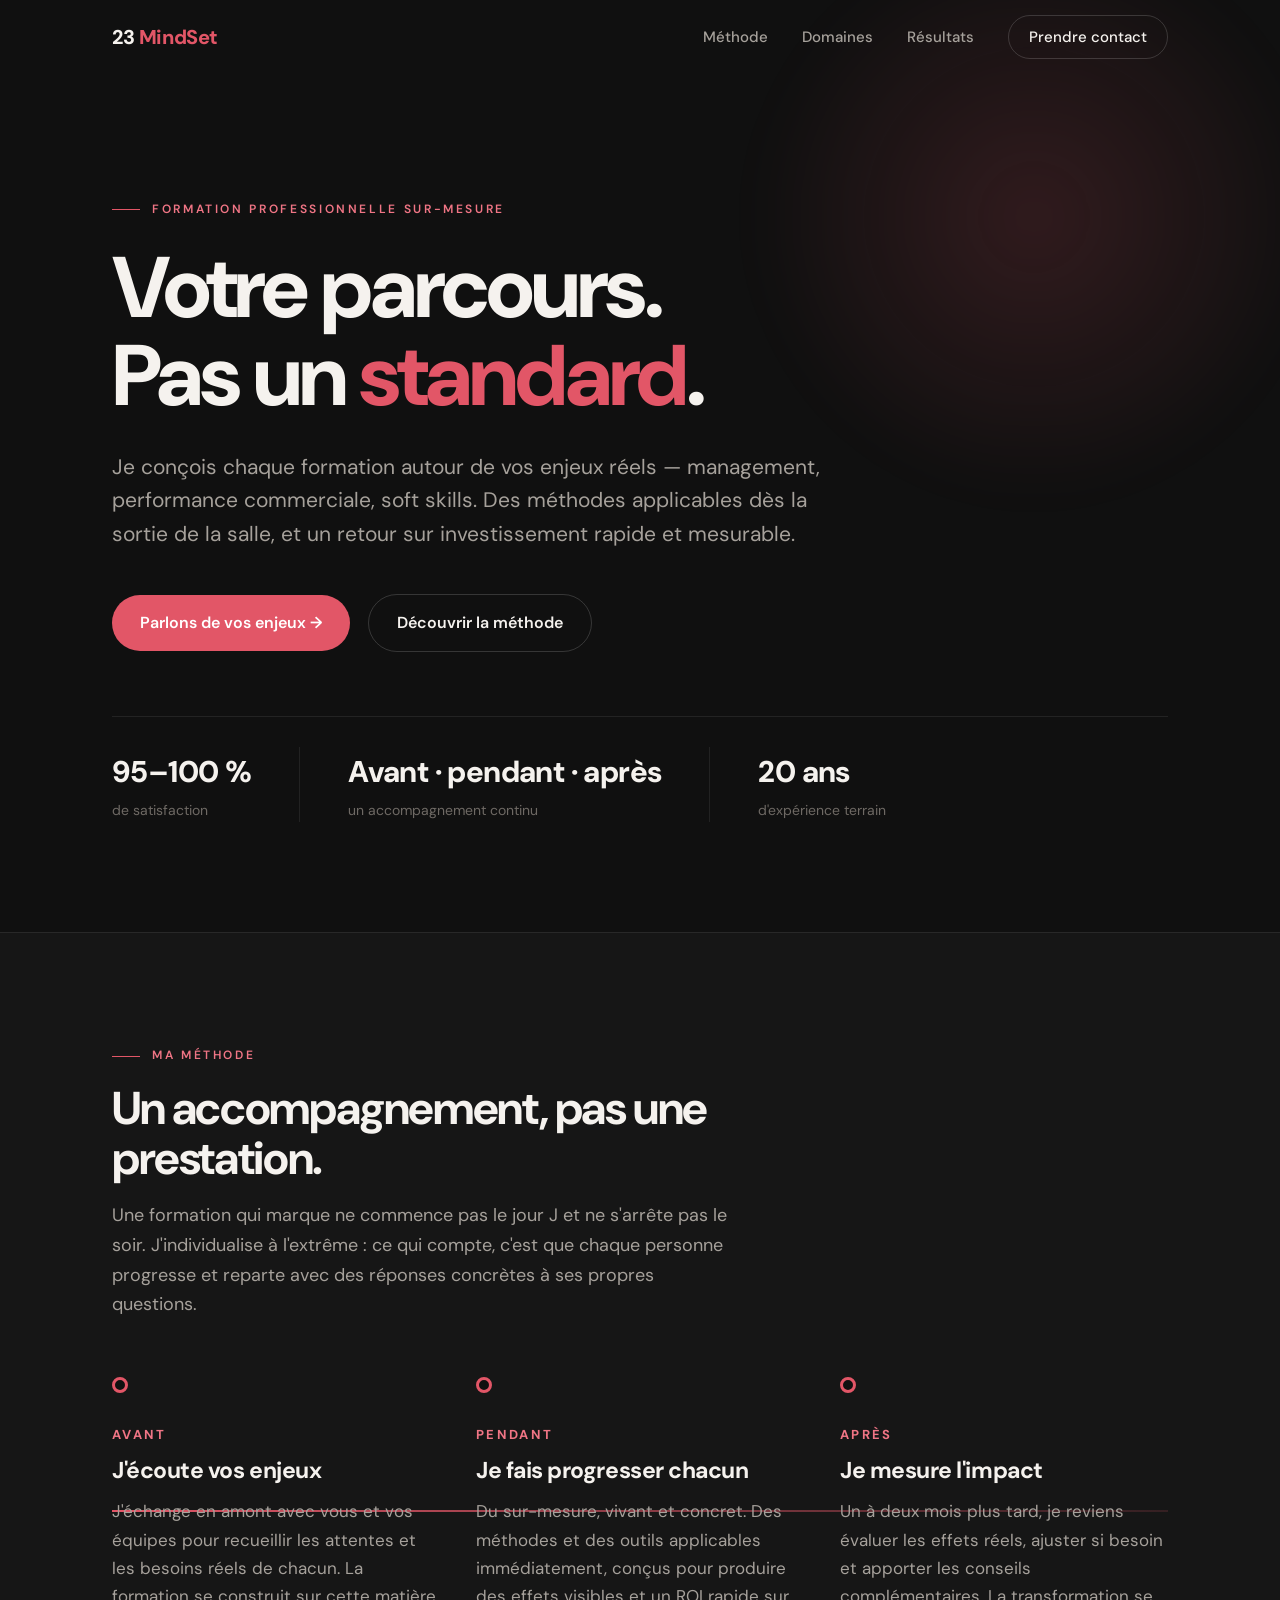
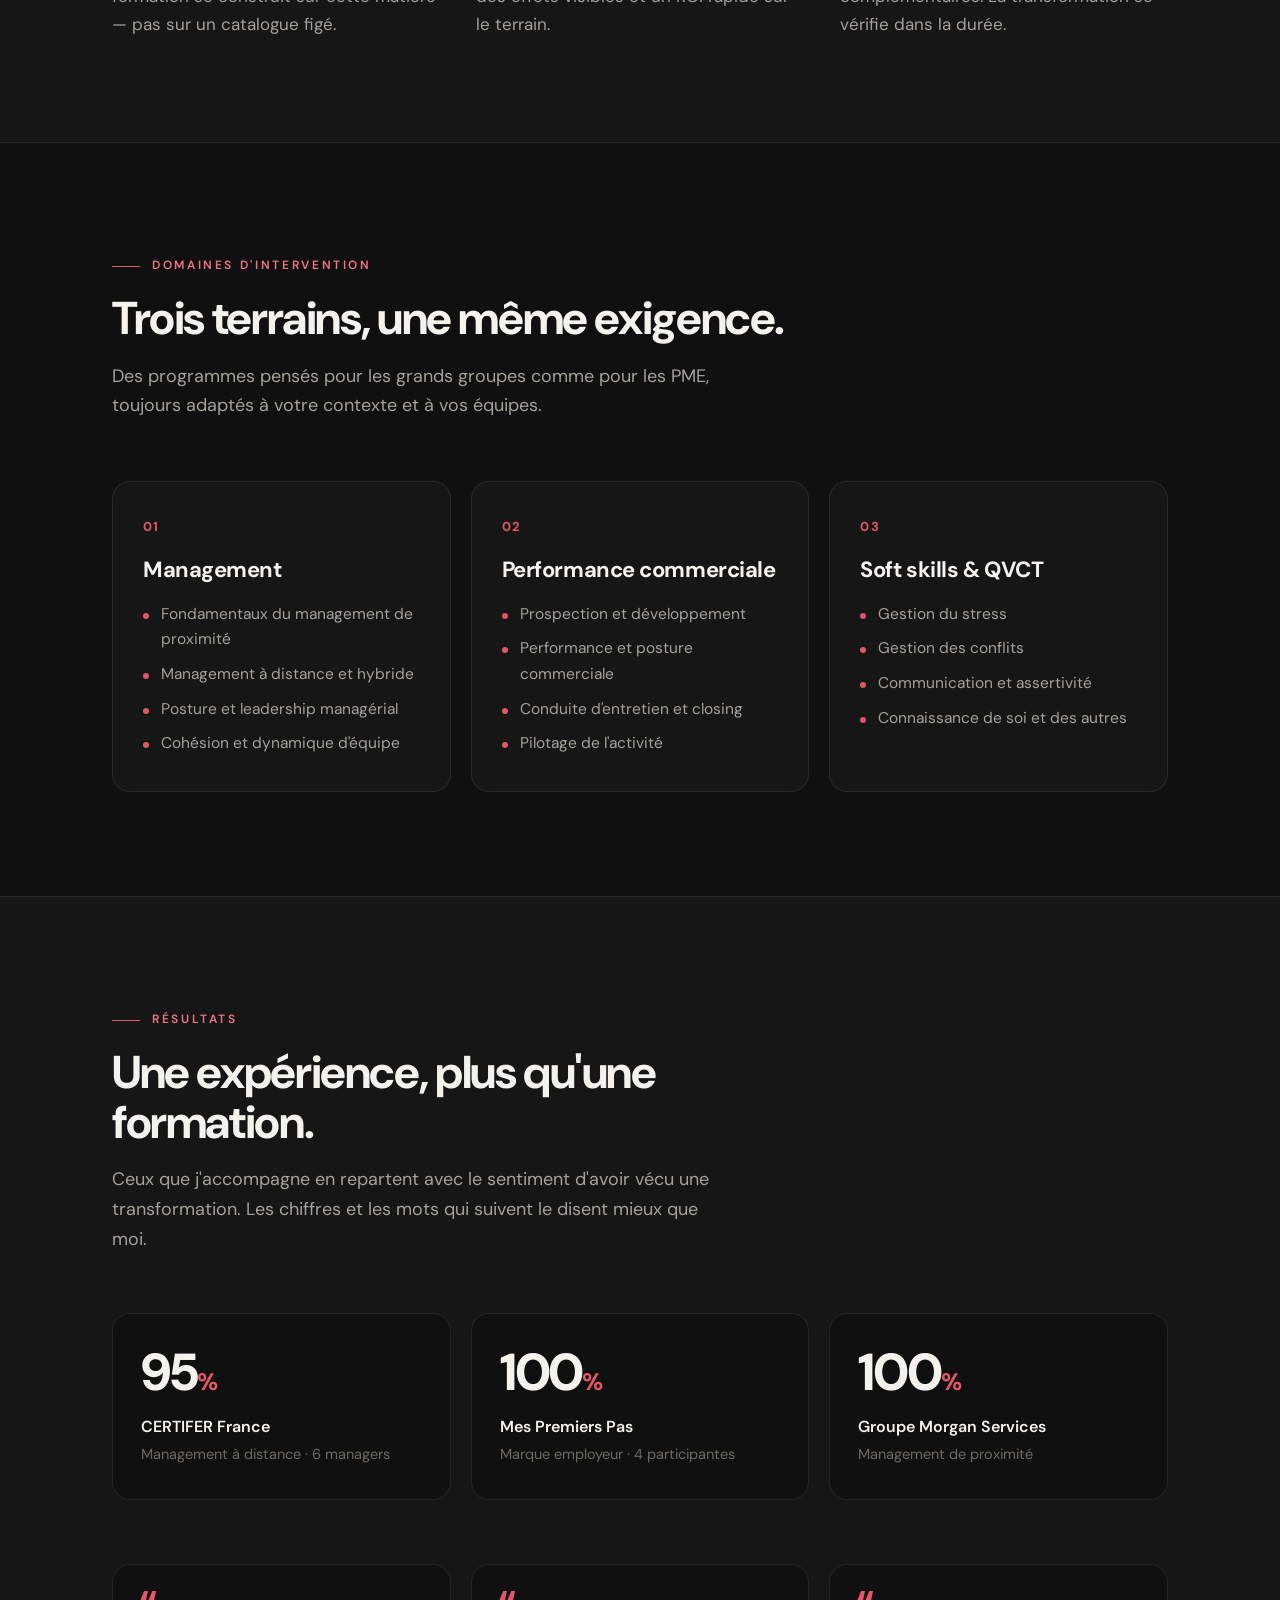
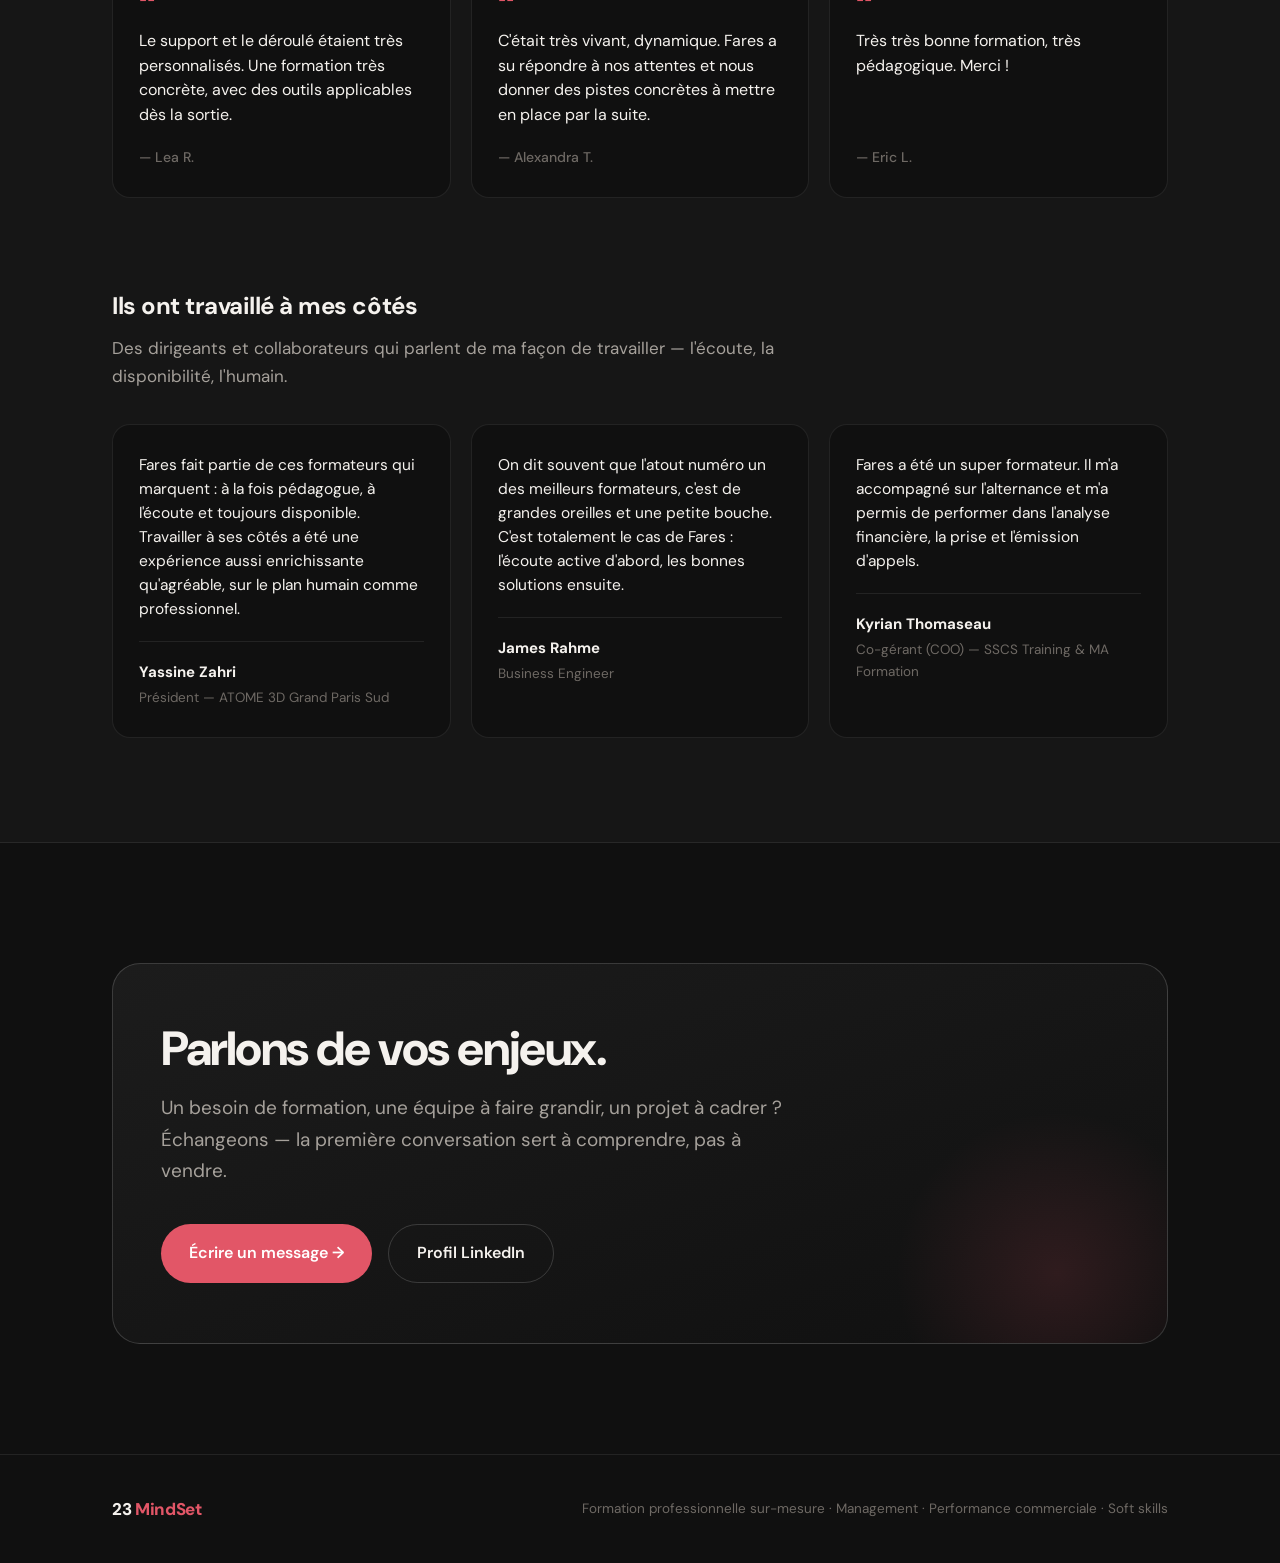
==== index.html @ 35f528d0 "Add files via upload" ====
<!DOCTYPE html>
<html lang="fr">
<head>
<meta charset="UTF-8">
<meta name="viewport" content="width=device-width, initial-scale=1.0">
<title>23 MindSet — Formation professionnelle sur-mesure</title>
<meta name="description" content="Formation professionnelle sur-mesure : management, performance commerciale, soft skills. Des méthodes applicables immédiatement, un accompagnement avant, pendant et après.">
<link rel="preconnect" href="https://fonts.googleapis.com">
<link rel="preconnect" href="https://fonts.gstatic.com" crossorigin>
<link href="https://fonts.googleapis.com/css2?family=DM+Sans:opsz,wght@9..40,400;9..40,500;9..40,600;9..40,700;9..40,800&display=swap" rel="stylesheet">
<style>
  :root{
    --bg:#101010;
    --surface:#161616;
    --surface-2:#1c1c1c;
    --line:rgba(255,255,255,0.08);
    --line-strong:rgba(255,255,255,0.16);
    --ink:#F5F2EE;
    --ink-soft:#A6A19B;
    --ink-mute:#6E6964;
    --accent:#E25667;
    --accent-soft:#F07585;
    --maxw:1120px;
  }

  *{box-sizing:border-box;margin:0;padding:0}
  html{scroll-behavior:smooth}
  body{
    background:var(--bg);
    color:var(--ink);
    font-family:'DM Sans',system-ui,sans-serif;
    font-size:17px;
    line-height:1.65;
    -webkit-font-smoothing:antialiased;
    overflow-x:hidden;
  }
  @media (prefers-reduced-motion:reduce){
    html{scroll-behavior:auto}
    *{animation:none!important;transition:none!important}
  }

  a{color:inherit;text-decoration:none}
  .wrap{max-width:var(--maxw);margin:0 auto;padding:0 32px}
  .eyebrow{
    font-size:12px;font-weight:600;letter-spacing:.22em;text-transform:uppercase;
    color:var(--accent-soft);display:inline-flex;align-items:center;gap:12px;
  }
  .eyebrow::before{content:"";width:28px;height:1px;background:var(--accent)}

  /* ---------- NAV ---------- */
  header{
    position:fixed;top:0;left:0;right:0;z-index:50;
    background:rgba(16,16,16,0);backdrop-filter:blur(0px);
    transition:background .4s ease,backdrop-filter .4s ease,border-color .4s ease;
    border-bottom:1px solid transparent;
  }
  header.scrolled{
    background:rgba(16,16,16,0.82);backdrop-filter:blur(14px);
    border-bottom:1px solid var(--line);
  }
  .nav{display:flex;align-items:center;justify-content:space-between;height:74px}
  .logo{font-weight:800;font-size:20px;letter-spacing:-.02em}
  .logo span{color:var(--accent)}
  .nav-links{display:flex;gap:34px;align-items:center}
  .nav-links a{font-size:15px;color:var(--ink-soft);font-weight:500;transition:color .2s}
  .nav-links a:hover{color:var(--ink)}
  .nav-cta{
    border:1px solid var(--line-strong);border-radius:100px;padding:9px 20px!important;
    color:var(--ink)!important;transition:border-color .2s,background .2s;
  }
  .nav-cta:hover{border-color:var(--accent);background:rgba(226,86,103,0.08)}
  .burger{display:none;background:none;border:0;color:var(--ink);cursor:pointer;padding:8px}
  .burger svg{display:block}

  /* ---------- HERO ---------- */
  .hero{position:relative;padding:190px 0 110px}
  .hero-glow{
    position:absolute;top:-10%;right:-5%;width:620px;height:620px;
    background:radial-gradient(circle,rgba(226,86,103,0.16),transparent 65%);
    filter:blur(20px);pointer-events:none;z-index:0;
  }
  .hero .wrap{position:relative;z-index:1}
  .hero h1{
    font-size:clamp(44px,7vw,86px);line-height:1.02;font-weight:800;
    letter-spacing:-.035em;margin:26px 0 0;max-width:14ch;
  }
  .hero h1 .em{color:var(--accent)}
  .hero p.lead{
    margin-top:30px;max-width:54ch;font-size:clamp(18px,2.2vw,21px);
    color:var(--ink-soft);line-height:1.6;
  }
  .hero-actions{margin-top:42px;display:flex;gap:18px;align-items:center;flex-wrap:wrap}
  .btn{
    display:inline-flex;align-items:center;gap:10px;font-weight:600;font-size:16px;
    border-radius:100px;padding:15px 28px;transition:transform .2s,background .2s,border-color .2s;
  }
  .btn-primary{background:var(--accent);color:#fff}
  .btn-primary:hover{background:var(--accent-soft);transform:translateY(-2px)}
  .btn-ghost{border:1px solid var(--line-strong);color:var(--ink)}
  .btn-ghost:hover{border-color:var(--ink-soft)}
  .hero-stats{
    margin-top:64px;display:flex;gap:0;flex-wrap:wrap;
    border-top:1px solid var(--line);padding-top:30px;
  }
  .hero-stat{padding-right:48px;margin-right:48px;border-right:1px solid var(--line)}
  .hero-stat:last-child{border-right:0;margin-right:0;padding-right:0}
  .hero-stat .n{font-size:30px;font-weight:800;letter-spacing:-.02em}
  .hero-stat .l{font-size:14px;color:var(--ink-mute);margin-top:2px}

  /* ---------- SECTION SHELL ---------- */
  section{position:relative}
  .block{padding:104px 0}
  .block-head{max-width:62ch}
  .block-head h2{
    font-size:clamp(30px,4.4vw,46px);font-weight:700;letter-spacing:-.03em;
    line-height:1.08;margin-top:18px;
  }
  .block-head p{margin-top:18px;color:var(--ink-soft);font-size:18px;max-width:52ch}

  /* ---------- METHODE (signature : fil rouge) ---------- */
  .method{background:var(--surface);border-top:1px solid var(--line);border-bottom:1px solid var(--line)}
  .timeline{margin-top:64px;position:relative}
  .timeline::before{
    content:"";position:absolute;left:0;top:14px;height:calc(100% - 28px);width:2px;
    background:linear-gradient(180deg,var(--accent),rgba(226,86,103,0.15));
  }
  .steps{display:grid;gap:30px}
  .step{position:relative;padding-left:42px}
  .step .dot{
    position:absolute;left:-7px;top:6px;width:16px;height:16px;border-radius:50%;
    background:var(--bg);border:3px solid var(--accent);
  }
  .step .k{font-size:13px;font-weight:700;letter-spacing:.18em;text-transform:uppercase;color:var(--accent-soft)}
  .step h3{font-size:23px;font-weight:700;letter-spacing:-.02em;margin:6px 0 8px}
  .step p{color:var(--ink-soft);max-width:62ch}
  @media(min-width:860px){
    .timeline::before{left:0;top:50%;transform:translateY(-50%);height:2px;width:100%;
      background:linear-gradient(90deg,var(--accent),rgba(226,86,103,0.15));}
    .steps{grid-template-columns:repeat(3,1fr);gap:36px}
    .step{padding-left:0;padding-top:40px}
    .step .dot{left:0;top:-7px}
  }

  /* ---------- DOMAINES ---------- */
  .domains-grid{margin-top:60px;display:grid;gap:20px;grid-template-columns:1fr}
  @media(min-width:760px){.domains-grid{grid-template-columns:repeat(3,1fr)}}
  .domain{
    background:var(--surface);border:1px solid var(--line);border-radius:18px;padding:34px 30px;
    transition:border-color .25s,transform .25s,background .25s;
  }
  .domain:hover{border-color:var(--line-strong);transform:translateY(-4px);background:var(--surface-2)}
  .domain .num{font-size:13px;font-weight:700;color:var(--accent);letter-spacing:.1em}
  .domain h3{font-size:22px;font-weight:700;letter-spacing:-.02em;margin:14px 0 14px}
  .domain ul{list-style:none;display:flex;flex-direction:column;gap:9px}
  .domain li{color:var(--ink-soft);font-size:15.5px;padding-left:18px;position:relative}
  .domain li::before{content:"";position:absolute;left:0;top:11px;width:6px;height:6px;border-radius:50%;background:var(--accent)}

  /* ---------- PREUVES ---------- */
  .proof{background:var(--surface);border-top:1px solid var(--line);border-bottom:1px solid var(--line)}
  .metrics{margin-top:58px;display:grid;gap:20px;grid-template-columns:1fr}
  @media(min-width:760px){.metrics{grid-template-columns:repeat(3,1fr)}}
  .metric{border:1px solid var(--line);border-radius:18px;padding:32px 28px;background:var(--bg)}
  .metric .pct{font-size:52px;font-weight:800;letter-spacing:-.04em;line-height:1;color:var(--ink)}
  .metric .pct small{font-size:24px;color:var(--accent);font-weight:700}
  .metric .who{margin-top:16px;font-weight:600;font-size:16px}
  .metric .what{color:var(--ink-mute);font-size:14.5px;margin-top:3px}

  .quotes{margin-top:64px;display:grid;gap:20px;grid-template-columns:1fr}
  @media(min-width:760px){.quotes{grid-template-columns:repeat(3,1fr)}}
  .quote{border:1px solid var(--line);border-radius:18px;padding:28px 26px;background:var(--bg);display:flex;flex-direction:column}
  .quote .mark{color:var(--accent);font-size:40px;line-height:.6;font-weight:800;height:22px}
  .quote p{color:var(--ink);font-size:16px;line-height:1.55;margin:14px 0 18px;flex:1}
  .quote .by{font-size:14px;color:var(--ink-mute);font-weight:500}

  .reco-head{margin-top:88px}
  .reco-head h3{font-size:24px;font-weight:700;letter-spacing:-.02em}
  .reco-head p{color:var(--ink-soft);margin-top:8px;max-width:56ch}
  .recos{margin-top:34px;display:grid;gap:20px;grid-template-columns:1fr}
  @media(min-width:760px){.recos{grid-template-columns:repeat(3,1fr)}}
  .reco{border:1px solid var(--line);border-radius:18px;padding:28px 26px;background:var(--bg)}
  .reco p{color:var(--ink);font-size:15.5px;line-height:1.55}
  .reco .who{margin-top:20px;padding-top:18px;border-top:1px solid var(--line)}
  .reco .who .name{font-weight:700;font-size:15px}
  .reco .who .role{color:var(--ink-mute);font-size:13.5px;margin-top:2px}

  /* ---------- CONTACT ---------- */
  .contact{padding:120px 0 110px}
  .contact-card{
    border:1px solid var(--line-strong);border-radius:28px;padding:60px 48px;
    background:linear-gradient(160deg,var(--surface-2),var(--bg));position:relative;overflow:hidden;
  }
  .contact-card::after{
    content:"";position:absolute;right:-80px;bottom:-120px;width:380px;height:380px;
    background:radial-gradient(circle,rgba(226,86,103,0.14),transparent 60%);pointer-events:none;
  }
  .contact-card h2{font-size:clamp(30px,4.6vw,48px);font-weight:800;letter-spacing:-.03em;line-height:1.05;position:relative}
  .contact-card p{color:var(--ink-soft);font-size:19px;margin-top:18px;max-width:48ch;position:relative}
  .contact-actions{margin-top:38px;display:flex;gap:16px;flex-wrap:wrap;position:relative}

  /* ---------- FOOTER ---------- */
  footer{border-top:1px solid var(--line);padding:40px 0}
  .foot{display:flex;justify-content:space-between;align-items:center;flex-wrap:wrap;gap:16px}
  .foot .logo{font-size:17px}
  .foot small{color:var(--ink-mute);font-size:13.5px}

  /* ---------- REVEAL ---------- */
  .reveal{opacity:0;transform:translateY(24px);transition:opacity .7s ease,transform .7s ease}
  .reveal.in{opacity:1;transform:none}

  /* ---------- MOBILE NAV ---------- */
  @media(max-width:820px){
    .wrap{padding:0 22px}
    .nav-links{
      position:fixed;inset:74px 0 auto 0;background:rgba(16,16,16,0.97);backdrop-filter:blur(14px);
      flex-direction:column;gap:0;padding:8px 22px 22px;border-bottom:1px solid var(--line);
      transform:translateY(-130%);transition:transform .35s ease;align-items:stretch;
    }
    .nav-links.open{transform:none}
    .nav-links a{padding:16px 0;border-bottom:1px solid var(--line);font-size:17px}
    .nav-links a:last-child{border-bottom:0}
    .nav-cta{text-align:center;margin-top:12px;border-radius:100px}
    .burger{display:block}
    .hero-stat{padding-right:28px;margin-right:28px;margin-bottom:14px}
  }
</style>
</head>
<body>

<header id="head">
  <div class="wrap nav">
    <a href="#top" class="logo">23&nbsp;<span>MindSet</span></a>
    <nav class="nav-links" id="menu">
      <a href="#methode">Méthode</a>
      <a href="#domaines">Domaines</a>
      <a href="#preuves">Résultats</a>
      <a href="#contact" class="nav-cta">Prendre contact</a>
    </nav>
    <button class="burger" id="burger" aria-label="Ouvrir le menu">
      <svg width="26" height="26" viewBox="0 0 24 24" fill="none" stroke="currentColor" stroke-width="2"><line x1="3" y1="7" x2="21" y2="7"/><line x1="3" y1="12" x2="21" y2="12"/><line x1="3" y1="17" x2="21" y2="17"/></svg>
    </button>
  </div>
</header>

<main id="top">

  <!-- HERO -->
  <section class="hero">
    <div class="hero-glow"></div>
    <div class="wrap">
      <span class="eyebrow">Formation professionnelle sur-mesure</span>
      <h1>Votre parcours.<br>Pas un <span class="em">standard</span>.</h1>
      <p class="lead">Je conçois chaque formation autour de vos enjeux réels — management, performance commerciale, soft skills. Des méthodes applicables dès la sortie de la salle, et un retour sur investissement rapide et mesurable.</p>
      <div class="hero-actions">
        <a href="#contact" class="btn btn-primary">Parlons de vos enjeux →</a>
        <a href="#methode" class="btn btn-ghost">Découvrir la méthode</a>
      </div>
      <div class="hero-stats">
        <div class="hero-stat"><div class="n">95–100&nbsp;%</div><div class="l">de satisfaction</div></div>
        <div class="hero-stat"><div class="n">Avant · pendant · après</div><div class="l">un accompagnement continu</div></div>
        <div class="hero-stat"><div class="n">20 ans</div><div class="l">d'expérience terrain</div></div>
      </div>
    </div>
  </section>

  <!-- METHODE -->
  <section class="block method" id="methode">
    <div class="wrap">
      <div class="block-head reveal">
        <span class="eyebrow">Ma méthode</span>
        <h2>Un accompagnement, pas une prestation.</h2>
        <p>Une formation qui marque ne commence pas le jour J et ne s'arrête pas le soir. J'individualise à l'extrême : ce qui compte, c'est que chaque personne progresse et reparte avec des réponses concrètes à ses propres questions.</p>
      </div>
      <div class="timeline reveal">
        <div class="steps">
          <div class="step">
            <div class="dot"></div>
            <div class="k">Avant</div>
            <h3>J'écoute vos enjeux</h3>
            <p>J'échange en amont avec vous et vos équipes pour recueillir les attentes et les besoins réels de chacun. La formation se construit sur cette matière — pas sur un catalogue figé.</p>
          </div>
          <div class="step">
            <div class="dot"></div>
            <div class="k">Pendant</div>
            <h3>Je fais progresser chacun</h3>
            <p>Du sur-mesure, vivant et concret. Des méthodes et des outils applicables immédiatement, conçus pour produire des effets visibles et un ROI rapide sur le terrain.</p>
          </div>
          <div class="step">
            <div class="dot"></div>
            <div class="k">Après</div>
            <h3>Je mesure l'impact</h3>
            <p>Un à deux mois plus tard, je reviens évaluer les effets réels, ajuster si besoin et apporter les conseils complémentaires. La transformation se vérifie dans la durée.</p>
          </div>
        </div>
      </div>
    </div>
  </section>

  <!-- DOMAINES -->
  <section class="block" id="domaines">
    <div class="wrap">
      <div class="block-head reveal">
        <span class="eyebrow">Domaines d'intervention</span>
        <h2>Trois terrains, une même exigence.</h2>
        <p>Des programmes pensés pour les grands groupes comme pour les PME, toujours adaptés à votre contexte et à vos équipes.</p>
      </div>
      <div class="domains-grid">
        <div class="domain reveal">
          <div class="num">01</div>
          <h3>Management</h3>
          <ul>
            <li>Fondamentaux du management de proximité</li>
            <li>Management à distance et hybride</li>
            <li>Posture et leadership managérial</li>
            <li>Cohésion et dynamique d'équipe</li>
          </ul>
        </div>
        <div class="domain reveal">
          <div class="num">02</div>
          <h3>Performance commerciale</h3>
          <ul>
            <li>Prospection et développement</li>
            <li>Performance et posture commerciale</li>
            <li>Conduite d'entretien et closing</li>
            <li>Pilotage de l'activité</li>
          </ul>
        </div>
        <div class="domain reveal">
          <div class="num">03</div>
          <h3>Soft skills &amp; QVCT</h3>
          <ul>
            <li>Gestion du stress</li>
            <li>Gestion des conflits</li>
            <li>Communication et assertivité</li>
            <li>Connaissance de soi et des autres</li>
          </ul>
        </div>
      </div>
    </div>
  </section>

  <!-- PREUVES -->
  <section class="block proof" id="preuves">
    <div class="wrap">
      <div class="block-head reveal">
        <span class="eyebrow">Résultats</span>
        <h2>Une expérience, plus qu'une formation.</h2>
        <p>Ceux que j'accompagne en repartent avec le sentiment d'avoir vécu une transformation. Les chiffres et les mots qui suivent le disent mieux que moi.</p>
      </div>

      <div class="metrics">
        <div class="metric reveal">
          <div class="pct">95<small>%</small></div>
          <div class="who">CERTIFER France</div>
          <div class="what">Management à distance · 6 managers</div>
        </div>
        <div class="metric reveal">
          <div class="pct">100<small>%</small></div>
          <div class="who">Mes Premiers Pas</div>
          <div class="what">Marque employeur · 4 participantes</div>
        </div>
        <div class="metric reveal">
          <div class="pct">100<small>%</small></div>
          <div class="who">Groupe Morgan Services</div>
          <div class="what">Management de proximité</div>
        </div>
      </div>

      <div class="quotes">
        <div class="quote reveal">
          <div class="mark">“</div>
          <p>Le support et le déroulé étaient très personnalisés. Une formation très concrète, avec des outils applicables dès la sortie.</p>
          <div class="by">— Lea R.</div>
        </div>
        <div class="quote reveal">
          <div class="mark">“</div>
          <p>C'était très vivant, dynamique. Fares a su répondre à nos attentes et nous donner des pistes concrètes à mettre en place par la suite.</p>
          <div class="by">— Alexandra T.</div>
        </div>
        <div class="quote reveal">
          <div class="mark">“</div>
          <p>Très très bonne formation, très pédagogique. Merci&nbsp;!</p>
          <div class="by">— Eric L.</div>
        </div>
      </div>

      <div class="reco-head reveal">
        <h3>Ils ont travaillé à mes côtés</h3>
        <p>Des dirigeants et collaborateurs qui parlent de ma façon de travailler — l'écoute, la disponibilité, l'humain.</p>
      </div>
      <div class="recos">
        <div class="reco reveal">
          <p>Fares fait partie de ces formateurs qui marquent : à la fois pédagogue, à l'écoute et toujours disponible. Travailler à ses côtés a été une expérience aussi enrichissante qu'agréable, sur le plan humain comme professionnel.</p>
          <div class="who"><div class="name">Yassine Zahri</div><div class="role">Président — ATOME 3D Grand Paris Sud</div></div>
        </div>
        <div class="reco reveal">
          <p>On dit souvent que l'atout numéro un des meilleurs formateurs, c'est de grandes oreilles et une petite bouche. C'est totalement le cas de Fares : l'écoute active d'abord, les bonnes solutions ensuite.</p>
          <div class="who"><div class="name">James Rahme</div><div class="role">Business Engineer</div></div>
        </div>
        <div class="reco reveal">
          <p>Fares a été un super formateur. Il m'a accompagné sur l'alternance et m'a permis de performer dans l'analyse financière, la prise et l'émission d'appels.</p>
          <div class="who"><div class="name">Kyrian Thomaseau</div><div class="role">Co-gérant (COO) — SSCS Training &amp; MA Formation</div></div>
        </div>
      </div>
    </div>
  </section>

  <!-- CONTACT -->
  <section class="contact" id="contact">
    <div class="wrap">
      <div class="contact-card reveal">
        <h2>Parlons de vos enjeux.</h2>
        <p>Un besoin de formation, une équipe à faire grandir, un projet à cadrer&nbsp;? Échangeons — la première conversation sert à comprendre, pas à vendre.</p>
        <div class="contact-actions">
          <a href="mailto:23mindset.officiel@gmail.com" class="btn btn-primary">Écrire un message →</a>
          <a href="https://www.linkedin.com/in/fares-atba-23mindset" target="_blank" rel="noopener" class="btn btn-ghost">Profil LinkedIn</a>
        </div>
      </div>
    </div>
  </section>

</main>

<footer>
  <div class="wrap foot">
    <span class="logo">23&nbsp;<span style="color:var(--accent)">MindSet</span></span>
    <small>Formation professionnelle sur-mesure · Management · Performance commerciale · Soft skills</small>
  </div>
</footer>

<script>
  // Nav background on scroll
  var head=document.getElementById('head');
  window.addEventListener('scroll',function(){
    if(window.scrollY>20){head.classList.add('scrolled')}else{head.classList.remove('scrolled')}
  });

  // Mobile menu
  var burger=document.getElementById('burger'),menu=document.getElementById('menu');
  burger.addEventListener('click',function(){menu.classList.toggle('open')});
  menu.querySelectorAll('a').forEach(function(a){a.addEventListener('click',function(){menu.classList.remove('open')})});

  // Reveal on scroll
  var io=new IntersectionObserver(function(entries){
    entries.forEach(function(e){if(e.isIntersecting){e.target.classList.add('in');io.unobserve(e.target)}})
  },{threshold:0.12});
  document.querySelectorAll('.reveal').forEach(function(el){io.observe(el)});
</script>

</body>
</html>
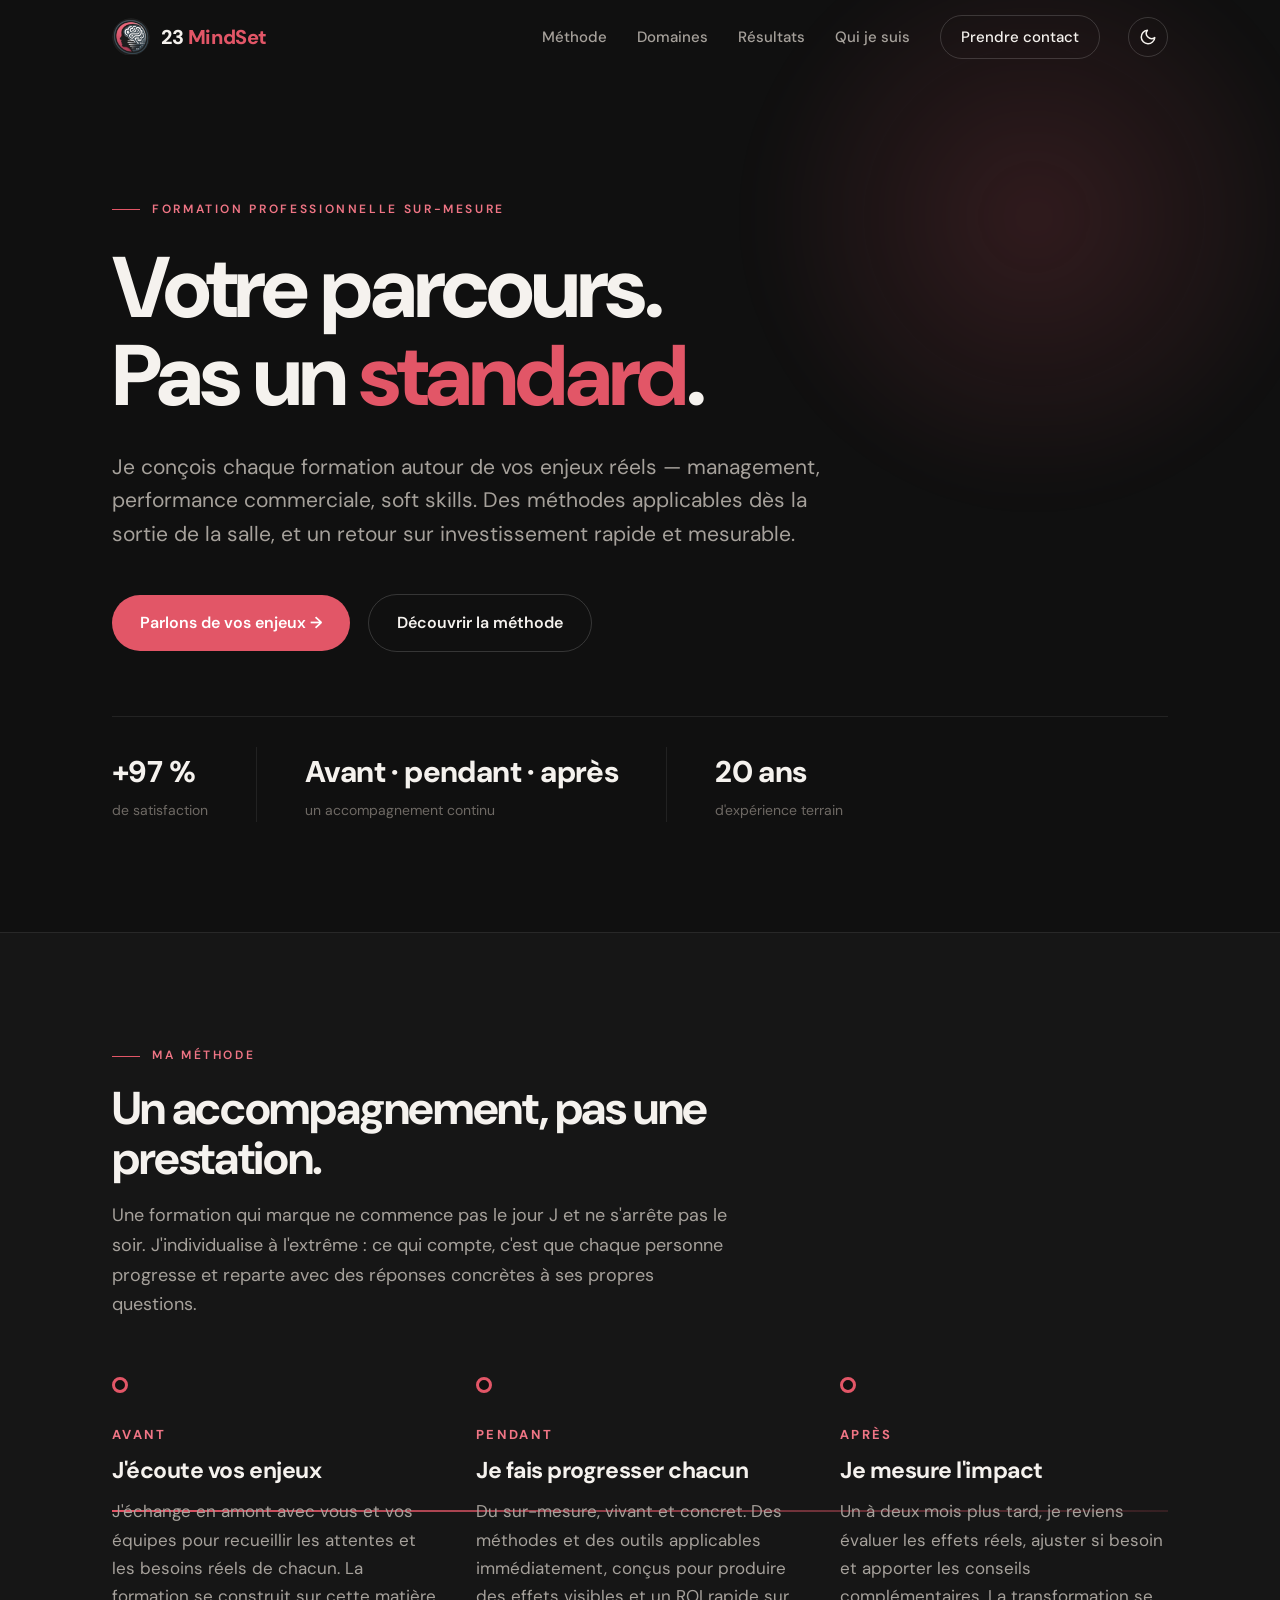
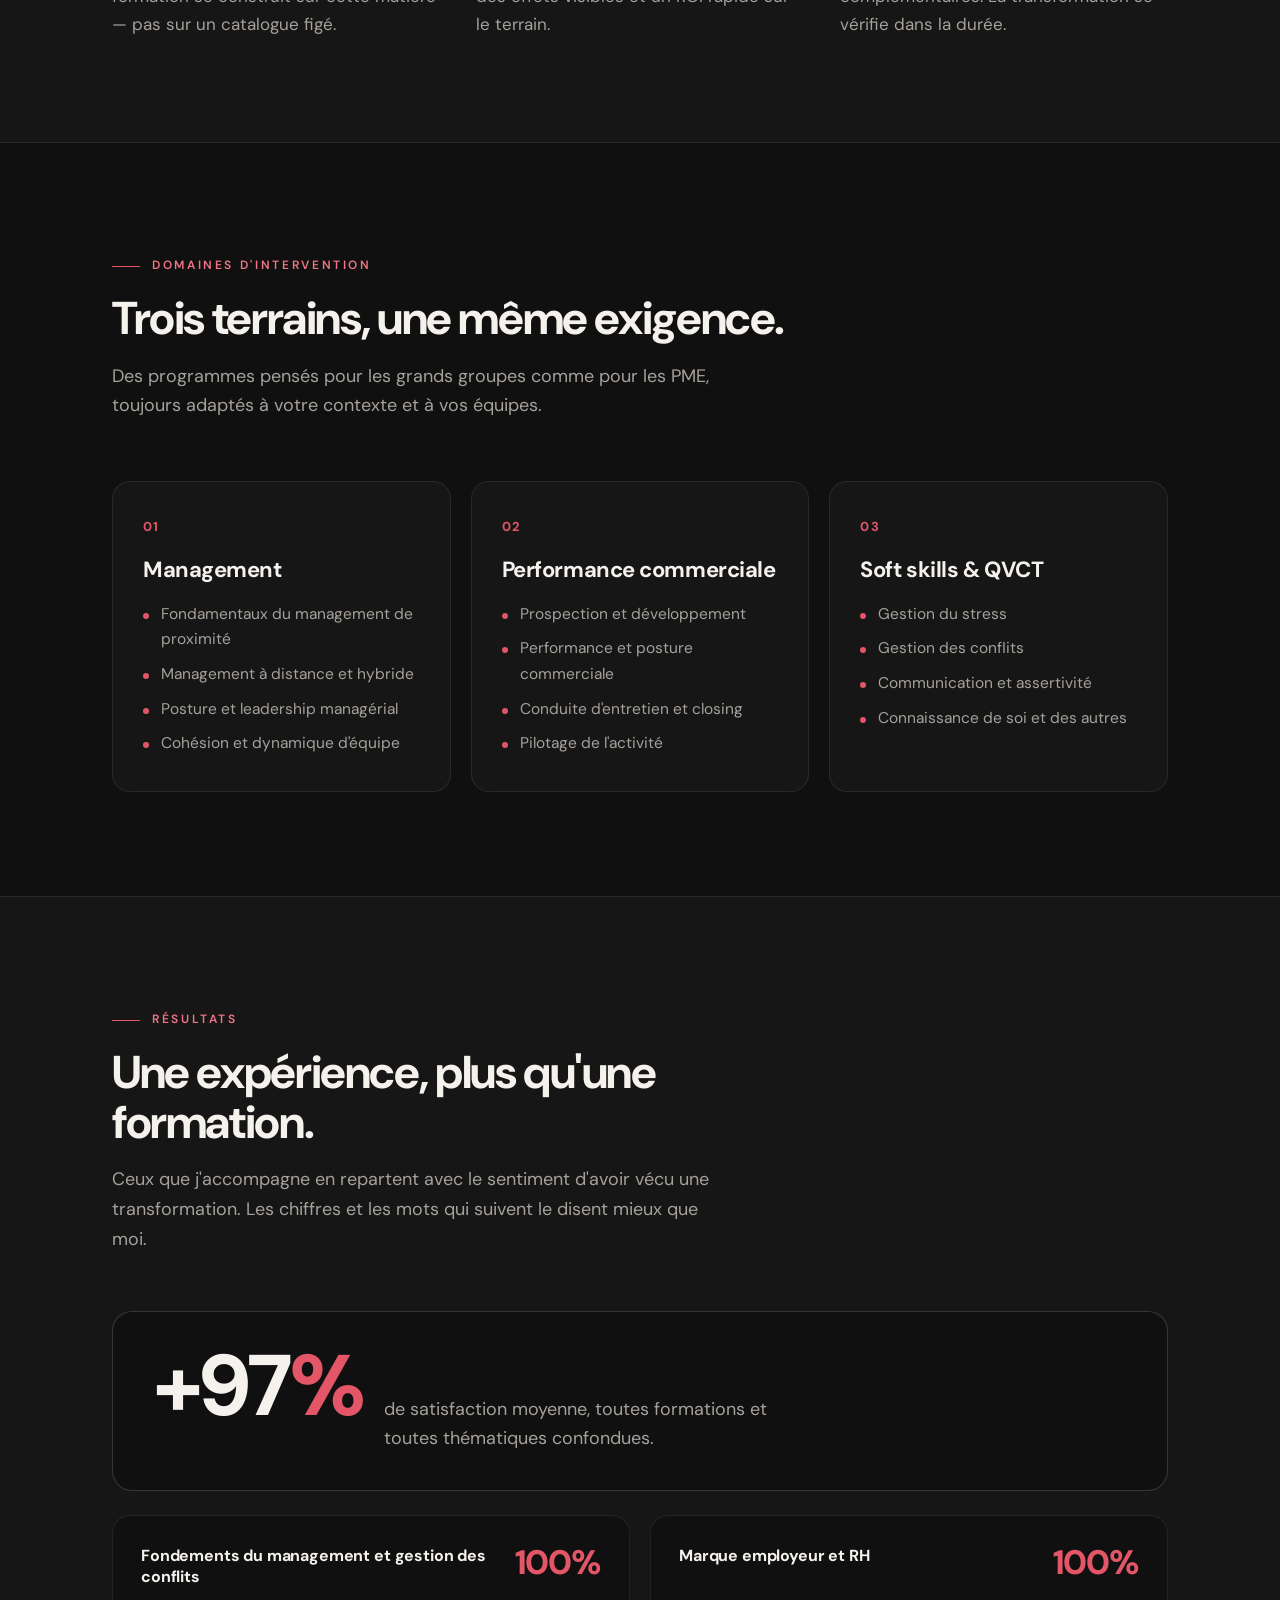
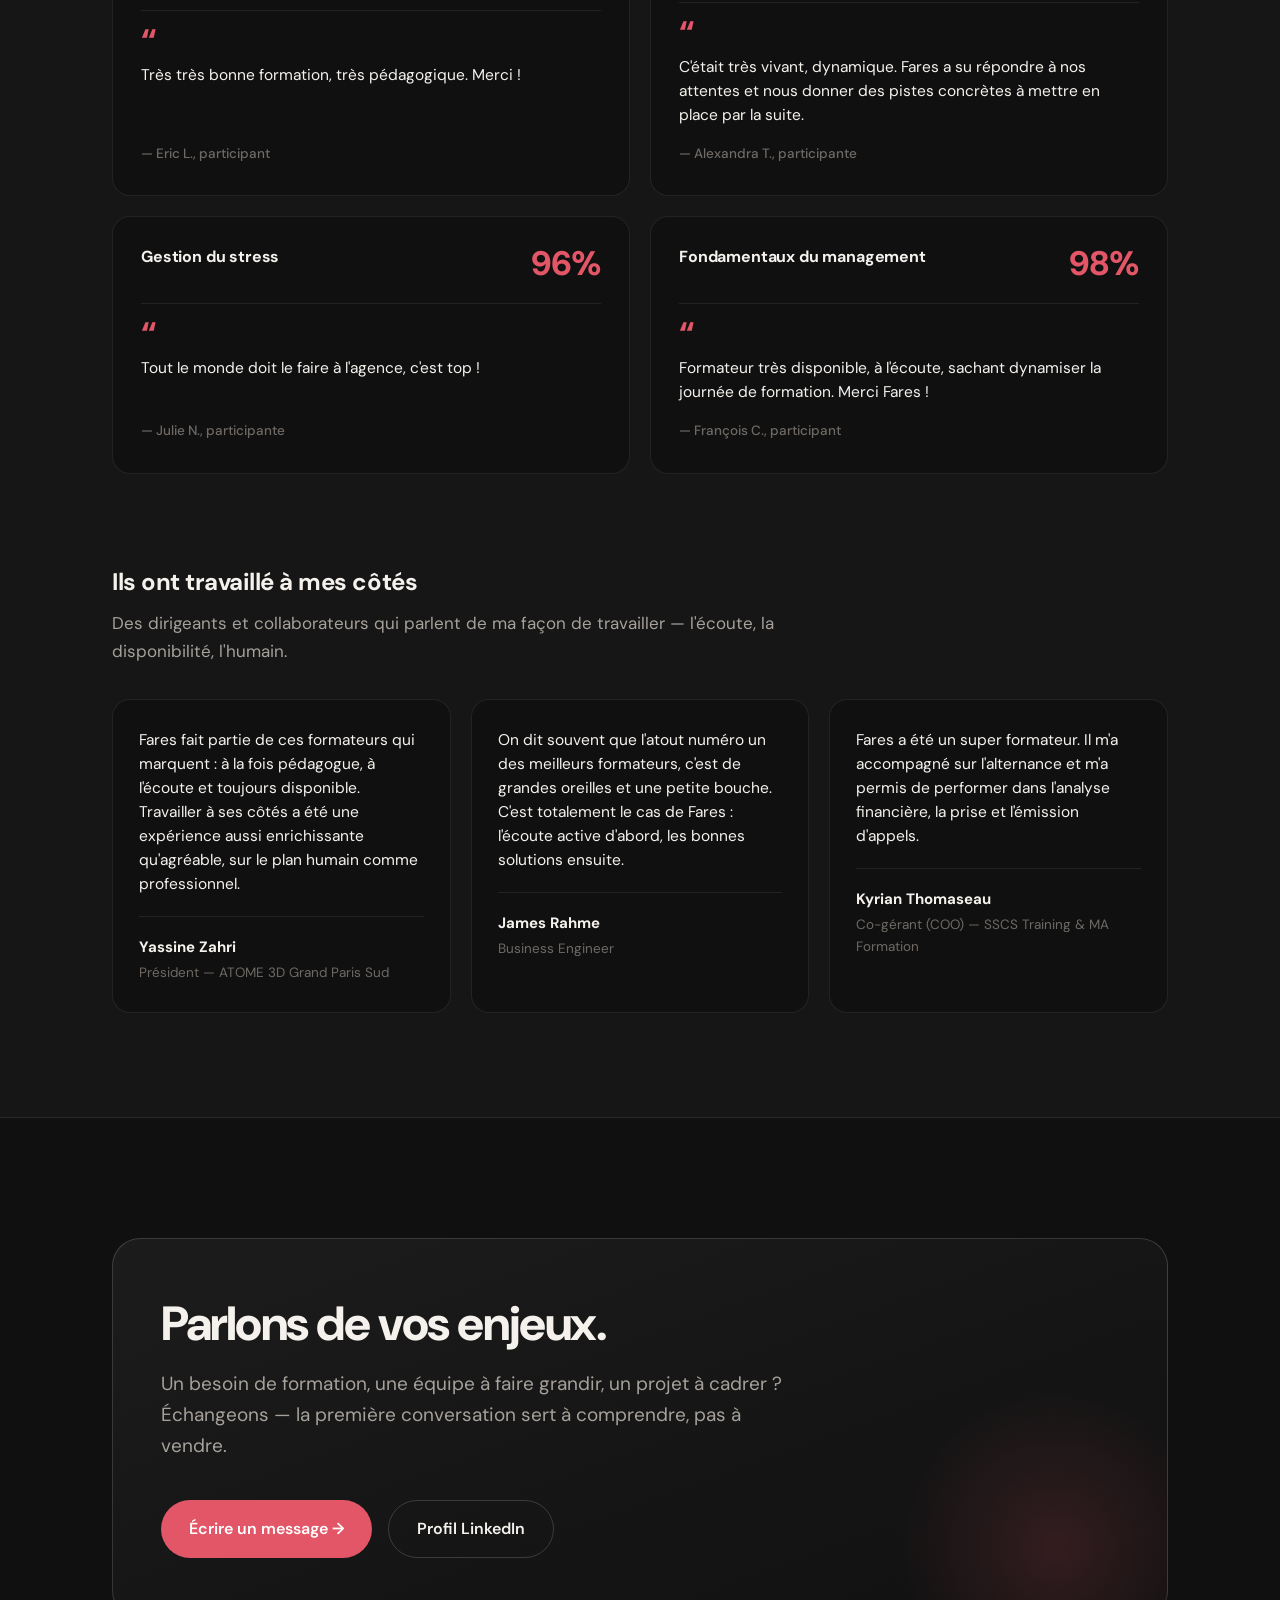
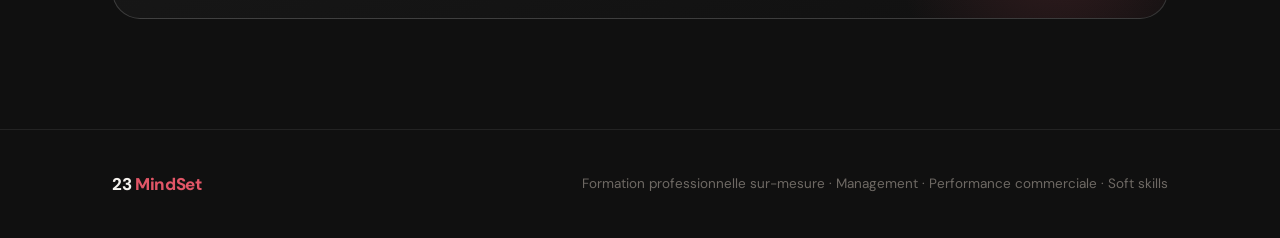
==== commit aaf6fb13: "Rename index2.html to index.html" ====
--- a/index.html
+++ b/index.html
@@ -5,239 +5,38 @@
 <meta name="viewport" content="width=device-width, initial-scale=1.0">
 <title>23 MindSet — Formation professionnelle sur-mesure</title>
 <meta name="description" content="Formation professionnelle sur-mesure : management, performance commerciale, soft skills. Des méthodes applicables immédiatement, un accompagnement avant, pendant et après.">
+<script>try{var t=localStorage.getItem('23ms-theme');if(t==='light')document.documentElement.setAttribute('data-theme','light');}catch(e){}</script>
 <link rel="preconnect" href="https://fonts.googleapis.com">
 <link rel="preconnect" href="https://fonts.gstatic.com" crossorigin>
 <link href="https://fonts.googleapis.com/css2?family=DM+Sans:opsz,wght@9..40,400;9..40,500;9..40,600;9..40,700;9..40,800&display=swap" rel="stylesheet">
-<style>
-  :root{
-    --bg:#101010;
-    --surface:#161616;
-    --surface-2:#1c1c1c;
-    --line:rgba(255,255,255,0.08);
-    --line-strong:rgba(255,255,255,0.16);
-    --ink:#F5F2EE;
-    --ink-soft:#A6A19B;
-    --ink-mute:#6E6964;
-    --accent:#E25667;
-    --accent-soft:#F07585;
-    --maxw:1120px;
-  }
-
-  *{box-sizing:border-box;margin:0;padding:0}
-  html{scroll-behavior:smooth}
-  body{
-    background:var(--bg);
-    color:var(--ink);
-    font-family:'DM Sans',system-ui,sans-serif;
-    font-size:17px;
-    line-height:1.65;
-    -webkit-font-smoothing:antialiased;
-    overflow-x:hidden;
-  }
-  @media (prefers-reduced-motion:reduce){
-    html{scroll-behavior:auto}
-    *{animation:none!important;transition:none!important}
-  }
-
-  a{color:inherit;text-decoration:none}
-  .wrap{max-width:var(--maxw);margin:0 auto;padding:0 32px}
-  .eyebrow{
-    font-size:12px;font-weight:600;letter-spacing:.22em;text-transform:uppercase;
-    color:var(--accent-soft);display:inline-flex;align-items:center;gap:12px;
-  }
-  .eyebrow::before{content:"";width:28px;height:1px;background:var(--accent)}
-
-  /* ---------- NAV ---------- */
-  header{
-    position:fixed;top:0;left:0;right:0;z-index:50;
-    background:rgba(16,16,16,0);backdrop-filter:blur(0px);
-    transition:background .4s ease,backdrop-filter .4s ease,border-color .4s ease;
-    border-bottom:1px solid transparent;
-  }
-  header.scrolled{
-    background:rgba(16,16,16,0.82);backdrop-filter:blur(14px);
-    border-bottom:1px solid var(--line);
-  }
-  .nav{display:flex;align-items:center;justify-content:space-between;height:74px}
-  .logo{font-weight:800;font-size:20px;letter-spacing:-.02em}
-  .logo span{color:var(--accent)}
-  .nav-links{display:flex;gap:34px;align-items:center}
-  .nav-links a{font-size:15px;color:var(--ink-soft);font-weight:500;transition:color .2s}
-  .nav-links a:hover{color:var(--ink)}
-  .nav-cta{
-    border:1px solid var(--line-strong);border-radius:100px;padding:9px 20px!important;
-    color:var(--ink)!important;transition:border-color .2s,background .2s;
-  }
-  .nav-cta:hover{border-color:var(--accent);background:rgba(226,86,103,0.08)}
-  .burger{display:none;background:none;border:0;color:var(--ink);cursor:pointer;padding:8px}
-  .burger svg{display:block}
-
-  /* ---------- HERO ---------- */
-  .hero{position:relative;padding:190px 0 110px}
-  .hero-glow{
-    position:absolute;top:-10%;right:-5%;width:620px;height:620px;
-    background:radial-gradient(circle,rgba(226,86,103,0.16),transparent 65%);
-    filter:blur(20px);pointer-events:none;z-index:0;
-  }
-  .hero .wrap{position:relative;z-index:1}
-  .hero h1{
-    font-size:clamp(44px,7vw,86px);line-height:1.02;font-weight:800;
-    letter-spacing:-.035em;margin:26px 0 0;max-width:14ch;
-  }
-  .hero h1 .em{color:var(--accent)}
-  .hero p.lead{
-    margin-top:30px;max-width:54ch;font-size:clamp(18px,2.2vw,21px);
-    color:var(--ink-soft);line-height:1.6;
-  }
-  .hero-actions{margin-top:42px;display:flex;gap:18px;align-items:center;flex-wrap:wrap}
-  .btn{
-    display:inline-flex;align-items:center;gap:10px;font-weight:600;font-size:16px;
-    border-radius:100px;padding:15px 28px;transition:transform .2s,background .2s,border-color .2s;
-  }
-  .btn-primary{background:var(--accent);color:#fff}
-  .btn-primary:hover{background:var(--accent-soft);transform:translateY(-2px)}
-  .btn-ghost{border:1px solid var(--line-strong);color:var(--ink)}
-  .btn-ghost:hover{border-color:var(--ink-soft)}
-  .hero-stats{
-    margin-top:64px;display:flex;gap:0;flex-wrap:wrap;
-    border-top:1px solid var(--line);padding-top:30px;
-  }
-  .hero-stat{padding-right:48px;margin-right:48px;border-right:1px solid var(--line)}
-  .hero-stat:last-child{border-right:0;margin-right:0;padding-right:0}
-  .hero-stat .n{font-size:30px;font-weight:800;letter-spacing:-.02em}
-  .hero-stat .l{font-size:14px;color:var(--ink-mute);margin-top:2px}
-
-  /* ---------- SECTION SHELL ---------- */
-  section{position:relative}
-  .block{padding:104px 0}
-  .block-head{max-width:62ch}
-  .block-head h2{
-    font-size:clamp(30px,4.4vw,46px);font-weight:700;letter-spacing:-.03em;
-    line-height:1.08;margin-top:18px;
-  }
-  .block-head p{margin-top:18px;color:var(--ink-soft);font-size:18px;max-width:52ch}
-
-  /* ---------- METHODE (signature : fil rouge) ---------- */
-  .method{background:var(--surface);border-top:1px solid var(--line);border-bottom:1px solid var(--line)}
-  .timeline{margin-top:64px;position:relative}
-  .timeline::before{
-    content:"";position:absolute;left:0;top:14px;height:calc(100% - 28px);width:2px;
-    background:linear-gradient(180deg,var(--accent),rgba(226,86,103,0.15));
-  }
-  .steps{display:grid;gap:30px}
-  .step{position:relative;padding-left:42px}
-  .step .dot{
-    position:absolute;left:-7px;top:6px;width:16px;height:16px;border-radius:50%;
-    background:var(--bg);border:3px solid var(--accent);
-  }
-  .step .k{font-size:13px;font-weight:700;letter-spacing:.18em;text-transform:uppercase;color:var(--accent-soft)}
-  .step h3{font-size:23px;font-weight:700;letter-spacing:-.02em;margin:6px 0 8px}
-  .step p{color:var(--ink-soft);max-width:62ch}
-  @media(min-width:860px){
-    .timeline::before{left:0;top:50%;transform:translateY(-50%);height:2px;width:100%;
-      background:linear-gradient(90deg,var(--accent),rgba(226,86,103,0.15));}
-    .steps{grid-template-columns:repeat(3,1fr);gap:36px}
-    .step{padding-left:0;padding-top:40px}
-    .step .dot{left:0;top:-7px}
-  }
-
-  /* ---------- DOMAINES ---------- */
-  .domains-grid{margin-top:60px;display:grid;gap:20px;grid-template-columns:1fr}
-  @media(min-width:760px){.domains-grid{grid-template-columns:repeat(3,1fr)}}
-  .domain{
-    background:var(--surface);border:1px solid var(--line);border-radius:18px;padding:34px 30px;
-    transition:border-color .25s,transform .25s,background .25s;
-  }
-  .domain:hover{border-color:var(--line-strong);transform:translateY(-4px);background:var(--surface-2)}
-  .domain .num{font-size:13px;font-weight:700;color:var(--accent);letter-spacing:.1em}
-  .domain h3{font-size:22px;font-weight:700;letter-spacing:-.02em;margin:14px 0 14px}
-  .domain ul{list-style:none;display:flex;flex-direction:column;gap:9px}
-  .domain li{color:var(--ink-soft);font-size:15.5px;padding-left:18px;position:relative}
-  .domain li::before{content:"";position:absolute;left:0;top:11px;width:6px;height:6px;border-radius:50%;background:var(--accent)}
-
-  /* ---------- PREUVES ---------- */
-  .proof{background:var(--surface);border-top:1px solid var(--line);border-bottom:1px solid var(--line)}
-  .metrics{margin-top:58px;display:grid;gap:20px;grid-template-columns:1fr}
-  @media(min-width:760px){.metrics{grid-template-columns:repeat(3,1fr)}}
-  .metric{border:1px solid var(--line);border-radius:18px;padding:32px 28px;background:var(--bg)}
-  .metric .pct{font-size:52px;font-weight:800;letter-spacing:-.04em;line-height:1;color:var(--ink)}
-  .metric .pct small{font-size:24px;color:var(--accent);font-weight:700}
-  .metric .who{margin-top:16px;font-weight:600;font-size:16px}
-  .metric .what{color:var(--ink-mute);font-size:14.5px;margin-top:3px}
-
-  .quotes{margin-top:64px;display:grid;gap:20px;grid-template-columns:1fr}
-  @media(min-width:760px){.quotes{grid-template-columns:repeat(3,1fr)}}
-  .quote{border:1px solid var(--line);border-radius:18px;padding:28px 26px;background:var(--bg);display:flex;flex-direction:column}
-  .quote .mark{color:var(--accent);font-size:40px;line-height:.6;font-weight:800;height:22px}
-  .quote p{color:var(--ink);font-size:16px;line-height:1.55;margin:14px 0 18px;flex:1}
-  .quote .by{font-size:14px;color:var(--ink-mute);font-weight:500}
-
-  .reco-head{margin-top:88px}
-  .reco-head h3{font-size:24px;font-weight:700;letter-spacing:-.02em}
-  .reco-head p{color:var(--ink-soft);margin-top:8px;max-width:56ch}
-  .recos{margin-top:34px;display:grid;gap:20px;grid-template-columns:1fr}
-  @media(min-width:760px){.recos{grid-template-columns:repeat(3,1fr)}}
-  .reco{border:1px solid var(--line);border-radius:18px;padding:28px 26px;background:var(--bg)}
-  .reco p{color:var(--ink);font-size:15.5px;line-height:1.55}
-  .reco .who{margin-top:20px;padding-top:18px;border-top:1px solid var(--line)}
-  .reco .who .name{font-weight:700;font-size:15px}
-  .reco .who .role{color:var(--ink-mute);font-size:13.5px;margin-top:2px}
-
-  /* ---------- CONTACT ---------- */
-  .contact{padding:120px 0 110px}
-  .contact-card{
-    border:1px solid var(--line-strong);border-radius:28px;padding:60px 48px;
-    background:linear-gradient(160deg,var(--surface-2),var(--bg));position:relative;overflow:hidden;
-  }
-  .contact-card::after{
-    content:"";position:absolute;right:-80px;bottom:-120px;width:380px;height:380px;
-    background:radial-gradient(circle,rgba(226,86,103,0.14),transparent 60%);pointer-events:none;
-  }
-  .contact-card h2{font-size:clamp(30px,4.6vw,48px);font-weight:800;letter-spacing:-.03em;line-height:1.05;position:relative}
-  .contact-card p{color:var(--ink-soft);font-size:19px;margin-top:18px;max-width:48ch;position:relative}
-  .contact-actions{margin-top:38px;display:flex;gap:16px;flex-wrap:wrap;position:relative}
-
-  /* ---------- FOOTER ---------- */
-  footer{border-top:1px solid var(--line);padding:40px 0}
-  .foot{display:flex;justify-content:space-between;align-items:center;flex-wrap:wrap;gap:16px}
-  .foot .logo{font-size:17px}
-  .foot small{color:var(--ink-mute);font-size:13.5px}
-
-  /* ---------- REVEAL ---------- */
-  .reveal{opacity:0;transform:translateY(24px);transition:opacity .7s ease,transform .7s ease}
-  .reveal.in{opacity:1;transform:none}
-
-  /* ---------- MOBILE NAV ---------- */
-  @media(max-width:820px){
-    .wrap{padding:0 22px}
-    .nav-links{
-      position:fixed;inset:74px 0 auto 0;background:rgba(16,16,16,0.97);backdrop-filter:blur(14px);
-      flex-direction:column;gap:0;padding:8px 22px 22px;border-bottom:1px solid var(--line);
-      transform:translateY(-130%);transition:transform .35s ease;align-items:stretch;
-    }
-    .nav-links.open{transform:none}
-    .nav-links a{padding:16px 0;border-bottom:1px solid var(--line);font-size:17px}
-    .nav-links a:last-child{border-bottom:0}
-    .nav-cta{text-align:center;margin-top:12px;border-radius:100px}
-    .burger{display:block}
-    .hero-stat{padding-right:28px;margin-right:28px;margin-bottom:14px}
-  }
-</style>
+<link rel="stylesheet" href="style.css">
 </head>
 <body>
 
 <header id="head">
   <div class="wrap nav">
-    <a href="#top" class="logo">23&nbsp;<span>MindSet</span></a>
-    <nav class="nav-links" id="menu">
-      <a href="#methode">Méthode</a>
-      <a href="#domaines">Domaines</a>
-      <a href="#preuves">Résultats</a>
-      <a href="#contact" class="nav-cta">Prendre contact</a>
-    </nav>
-    <button class="burger" id="burger" aria-label="Ouvrir le menu">
-      <svg width="26" height="26" viewBox="0 0 24 24" fill="none" stroke="currentColor" stroke-width="2"><line x1="3" y1="7" x2="21" y2="7"/><line x1="3" y1="12" x2="21" y2="12"/><line x1="3" y1="17" x2="21" y2="17"/></svg>
-    </button>
+    <!-- LOGO : logo-clair.png en thème clair, logo-sombre.png en thème sombre. -->
+    <a href="index.html" class="logo">
+      <img class="logo-icon" src="logo-clair.png" alt="23 MindSet">
+      <img class="logo-icon-dark" src="logo-sombre.png" alt="23 MindSet">
+      <span class="logo-word">23&nbsp;<span>MindSet</span></span>
+    </a>
+    <div class="nav-right">
+      <nav class="nav-links" id="menu">
+        <a href="index.html#methode">Méthode</a>
+        <a href="index.html#domaines">Domaines</a>
+        <a href="index.html#preuves">Résultats</a>
+        <a href="qui-je-suis.html">Qui je suis</a>
+        <a href="index.html#contact" class="nav-cta">Prendre contact</a>
+      </nav>
+      <button class="theme-btn" onclick="toggleTheme()" aria-label="Changer de thème">
+        <svg class="ic-moon" width="18" height="18" viewBox="0 0 24 24" fill="none" stroke="currentColor" stroke-width="2" stroke-linecap="round" stroke-linejoin="round"><path d="M21 12.79A9 9 0 1 1 11.21 3 7 7 0 0 0 21 12.79z"/></svg>
+        <svg class="ic-sun" width="18" height="18" viewBox="0 0 24 24" fill="none" stroke="currentColor" stroke-width="2" stroke-linecap="round" stroke-linejoin="round"><circle cx="12" cy="12" r="4"/><path d="M12 2v2M12 20v2M4.93 4.93l1.41 1.41M17.66 17.66l1.41 1.41M2 12h2M20 12h2M6.34 17.66l-1.41 1.41M19.07 4.93l-1.41 1.41"/></svg>
+      </button>
+      <button class="burger" id="burger" aria-label="Ouvrir le menu">
+        <svg width="26" height="26" viewBox="0 0 24 24" fill="none" stroke="currentColor" stroke-width="2"><line x1="3" y1="7" x2="21" y2="7"/><line x1="3" y1="12" x2="21" y2="12"/><line x1="3" y1="17" x2="21" y2="17"/></svg>
+      </button>
+    </div>
   </div>
 </header>
 
@@ -255,7 +54,7 @@
         <a href="#methode" class="btn btn-ghost">Découvrir la méthode</a>
       </div>
       <div class="hero-stats">
-        <div class="hero-stat"><div class="n">95–100&nbsp;%</div><div class="l">de satisfaction</div></div>
+        <div class="hero-stat"><div class="n">+97&nbsp;%</div><div class="l">de satisfaction</div></div>
         <div class="hero-stat"><div class="n">Avant · pendant · après</div><div class="l">un accompagnement continu</div></div>
         <div class="hero-stat"><div class="n">20 ans</div><div class="l">d'expérience terrain</div></div>
       </div>
@@ -347,39 +146,55 @@
         <p>Ceux que j'accompagne en repartent avec le sentiment d'avoir vécu une transformation. Les chiffres et les mots qui suivent le disent mieux que moi.</p>
       </div>
 
-      <div class="metrics">
-        <div class="metric reveal">
-          <div class="pct">95<small>%</small></div>
-          <div class="who">CERTIFER France</div>
-          <div class="what">Management à distance · 6 managers</div>
-        </div>
-        <div class="metric reveal">
-          <div class="pct">100<small>%</small></div>
-          <div class="who">Mes Premiers Pas</div>
-          <div class="what">Marque employeur · 4 participantes</div>
-        </div>
-        <div class="metric reveal">
-          <div class="pct">100<small>%</small></div>
-          <div class="who">Groupe Morgan Services</div>
-          <div class="what">Management de proximité</div>
-        </div>
-      </div>
-
-      <div class="quotes">
-        <div class="quote reveal">
-          <div class="mark">“</div>
-          <p>Le support et le déroulé étaient très personnalisés. Une formation très concrète, avec des outils applicables dès la sortie.</p>
-          <div class="by">— Lea R.</div>
-        </div>
-        <div class="quote reveal">
-          <div class="mark">“</div>
-          <p>C'était très vivant, dynamique. Fares a su répondre à nos attentes et nous donner des pistes concrètes à mettre en place par la suite.</p>
-          <div class="by">— Alexandra T.</div>
-        </div>
-        <div class="quote reveal">
-          <div class="mark">“</div>
-          <p>Très très bonne formation, très pédagogique. Merci&nbsp;!</p>
-          <div class="by">— Eric L.</div>
+      <div class="global-sat reveal">
+        <div class="big">+97<span>%</span></div>
+        <div class="desc">de satisfaction moyenne, toutes formations et toutes thématiques confondues.</div>
+      </div>
+
+      <div class="themes">
+        <div class="theme-card reveal">
+          <div class="topline">
+            <div class="name">Fondements du management et gestion des conflits</div>
+            <div class="pct">100%</div>
+          </div>
+          <div class="quote">
+            <div class="mark">&ldquo;</div>
+            <p>Très très bonne formation, très pédagogique. Merci&nbsp;!</p>
+            <div class="by">— Eric L., participant</div>
+          </div>
+        </div>
+        <div class="theme-card reveal">
+          <div class="topline">
+            <div class="name">Marque employeur et RH</div>
+            <div class="pct">100%</div>
+          </div>
+          <div class="quote">
+            <div class="mark">&ldquo;</div>
+            <p>C'était très vivant, dynamique. Fares a su répondre à nos attentes et nous donner des pistes concrètes à mettre en place par la suite.</p>
+            <div class="by">— Alexandra T., participante</div>
+          </div>
+        </div>
+        <div class="theme-card reveal">
+          <div class="topline">
+            <div class="name">Gestion du stress</div>
+            <div class="pct">96%</div>
+          </div>
+          <div class="quote">
+            <div class="mark">&ldquo;</div>
+            <p>Tout le monde doit le faire à l'agence, c'est top&nbsp;!</p>
+            <div class="by">— Julie N., participante</div>
+          </div>
+        </div>
+        <div class="theme-card reveal">
+          <div class="topline">
+            <div class="name">Fondamentaux du management</div>
+            <div class="pct">98%</div>
+          </div>
+          <div class="quote">
+            <div class="mark">&ldquo;</div>
+            <p>Formateur très disponible, à l'écoute, sachant dynamiser la journée de formation. Merci Fares&nbsp;!</p>
+            <div class="by">— François C., participant</div>
+          </div>
         </div>
       </div>
 
@@ -427,24 +242,6 @@
   </div>
 </footer>
 
-<script>
-  // Nav background on scroll
-  var head=document.getElementById('head');
-  window.addEventListener('scroll',function(){
-    if(window.scrollY>20){head.classList.add('scrolled')}else{head.classList.remove('scrolled')}
-  });
-
-  // Mobile menu
-  var burger=document.getElementById('burger'),menu=document.getElementById('menu');
-  burger.addEventListener('click',function(){menu.classList.toggle('open')});
-  menu.querySelectorAll('a').forEach(function(a){a.addEventListener('click',function(){menu.classList.remove('open')})});
-
-  // Reveal on scroll
-  var io=new IntersectionObserver(function(entries){
-    entries.forEach(function(e){if(e.isIntersecting){e.target.classList.add('in');io.unobserve(e.target)}})
-  },{threshold:0.12});
-  document.querySelectorAll('.reveal').forEach(function(el){io.observe(el)});
-</script>
-
+<script src="script.js"></script>
 </body>
 </html>
--- a/style.css
+++ b/style.css
@@ -0,0 +1,292 @@
+/* ============================================================
+   23 MindSet — feuille de style partagée
+   Thème sombre par défaut · thème clair via [data-theme="light"]
+   ============================================================ */
+
+:root{
+  --bg:#101010;
+  --surface:#161616;
+  --surface-2:#1c1c1c;
+  --line:rgba(255,255,255,0.08);
+  --line-strong:rgba(255,255,255,0.16);
+  --ink:#F5F2EE;
+  --ink-soft:#A6A19B;
+  --ink-mute:#6E6964;
+  --accent:#E25667;
+  --accent-soft:#F07585;
+  --glow:rgba(226,86,103,0.16);
+  --maxw:1120px;
+}
+
+[data-theme="light"]{
+  --bg:#FBFAF8;
+  --surface:#F2EFEA;
+  --surface-2:#EAE6DF;
+  --line:rgba(20,16,12,0.10);
+  --line-strong:rgba(20,16,12,0.18);
+  --ink:#1A1612;
+  --ink-soft:#5B5650;
+  --ink-mute:#928C84;
+  --accent:#D33E54;
+  --accent-soft:#E25667;
+  --glow:rgba(211,62,84,0.12);
+}
+
+*{box-sizing:border-box;margin:0;padding:0}
+html{scroll-behavior:smooth}
+body{
+  background:var(--bg);
+  color:var(--ink);
+  font-family:'DM Sans',system-ui,sans-serif;
+  font-size:17px;line-height:1.65;
+  -webkit-font-smoothing:antialiased;
+  overflow-x:hidden;
+  transition:background .4s ease,color .4s ease;
+}
+@media (prefers-reduced-motion:reduce){
+  html{scroll-behavior:auto}
+  *{animation:none!important;transition:none!important}
+}
+
+a{color:inherit;text-decoration:none}
+.wrap{max-width:var(--maxw);margin:0 auto;padding:0 32px}
+.eyebrow{
+  font-size:12px;font-weight:600;letter-spacing:.22em;text-transform:uppercase;
+  color:var(--accent-soft);display:inline-flex;align-items:center;gap:12px;
+}
+.eyebrow::before{content:"";width:28px;height:1px;background:var(--accent)}
+
+/* ---------- NAV ---------- */
+header{
+  position:fixed;top:0;left:0;right:0;z-index:50;
+  background:transparent;backdrop-filter:blur(0px);
+  transition:background .4s ease,backdrop-filter .4s ease,border-color .4s ease;
+  border-bottom:1px solid transparent;
+}
+header.scrolled{
+  background:color-mix(in srgb,var(--bg) 82%,transparent);
+  backdrop-filter:blur(14px);
+  border-bottom:1px solid var(--line);
+}
+.nav{display:flex;align-items:center;justify-content:space-between;height:74px}
+.logo{font-weight:800;font-size:20px;letter-spacing:-.02em;color:var(--ink)}
+.logo-word span{color:var(--accent)}
+.nav .logo{display:inline-flex;align-items:center;gap:11px}
+.logo-icon,.logo-icon-dark{height:38px;width:auto;border-radius:50%;display:none}
+.nav .logo-icon-dark{display:block}
+[data-theme="light"] .nav .logo-icon-dark{display:none}
+[data-theme="light"] .nav .logo-icon{display:block}
+.nav-right{display:flex;align-items:center;gap:28px}
+.nav-links{display:flex;gap:30px;align-items:center}
+.nav-links a{font-size:15px;color:var(--ink-soft);font-weight:500;transition:color .2s}
+.nav-links a:hover{color:var(--ink)}
+.nav-links a.active{color:var(--ink)}
+.nav-cta{
+  border:1px solid var(--line-strong);border-radius:100px;padding:9px 20px!important;
+  color:var(--ink)!important;transition:border-color .2s,background .2s;
+}
+.nav-cta:hover{border-color:var(--accent);background:color-mix(in srgb,var(--accent) 10%,transparent)}
+
+.theme-btn{
+  background:none;border:1px solid var(--line-strong);border-radius:50%;
+  width:40px;height:40px;display:grid;place-items:center;cursor:pointer;color:var(--ink);
+  transition:border-color .2s,transform .2s;flex:0 0 auto;
+}
+.theme-btn:hover{border-color:var(--accent);transform:translateY(-1px)}
+.theme-btn svg{display:block}
+.theme-btn .ic-sun{display:none}
+[data-theme="light"] .theme-btn .ic-sun{display:block}
+[data-theme="light"] .theme-btn .ic-moon{display:none}
+
+.burger{display:none;background:none;border:0;color:var(--ink);cursor:pointer;padding:8px}
+.burger svg{display:block}
+
+/* ---------- HERO ---------- */
+.hero{position:relative;padding:190px 0 110px}
+.hero-glow{
+  position:absolute;top:-10%;right:-5%;width:620px;height:620px;
+  background:radial-gradient(circle,var(--glow),transparent 65%);
+  filter:blur(20px);pointer-events:none;z-index:0;
+}
+.hero .wrap{position:relative;z-index:1}
+.hero h1{
+  font-size:clamp(44px,7vw,86px);line-height:1.02;font-weight:800;
+  letter-spacing:-.035em;margin:26px 0 0;max-width:14ch;
+}
+.hero h1 .em{color:var(--accent)}
+.hero p.lead{
+  margin-top:30px;max-width:54ch;font-size:clamp(18px,2.2vw,21px);
+  color:var(--ink-soft);line-height:1.6;
+}
+.hero-actions{margin-top:42px;display:flex;gap:18px;align-items:center;flex-wrap:wrap}
+.btn{
+  display:inline-flex;align-items:center;gap:10px;font-weight:600;font-size:16px;
+  border-radius:100px;padding:15px 28px;transition:transform .2s,background .2s,border-color .2s;
+}
+.btn-primary{background:var(--accent);color:#fff}
+.btn-primary:hover{background:var(--accent-soft);transform:translateY(-2px)}
+.btn-ghost{border:1px solid var(--line-strong);color:var(--ink)}
+.btn-ghost:hover{border-color:var(--ink-soft)}
+.hero-stats{
+  margin-top:64px;display:flex;gap:0;flex-wrap:wrap;
+  border-top:1px solid var(--line);padding-top:30px;
+}
+.hero-stat{padding-right:48px;margin-right:48px;border-right:1px solid var(--line)}
+.hero-stat:last-child{border-right:0;margin-right:0;padding-right:0}
+.hero-stat .n{font-size:30px;font-weight:800;letter-spacing:-.02em}
+.hero-stat .l{font-size:14px;color:var(--ink-mute);margin-top:2px}
+
+/* ---------- SECTION SHELL ---------- */
+section{position:relative}
+.block{padding:104px 0}
+.block-head{max-width:62ch}
+.block-head h2{
+  font-size:clamp(30px,4.4vw,46px);font-weight:700;letter-spacing:-.03em;
+  line-height:1.08;margin-top:18px;
+}
+.block-head p{margin-top:18px;color:var(--ink-soft);font-size:18px;max-width:52ch}
+
+/* ---------- METHODE (signature : fil rouge) ---------- */
+.method{background:var(--surface);border-top:1px solid var(--line);border-bottom:1px solid var(--line)}
+.timeline{margin-top:64px;position:relative}
+.timeline::before{
+  content:"";position:absolute;left:0;top:14px;height:calc(100% - 28px);width:2px;
+  background:linear-gradient(180deg,var(--accent),color-mix(in srgb,var(--accent) 15%,transparent));
+}
+.steps{display:grid;gap:30px}
+.step{position:relative;padding-left:42px}
+.step .dot{
+  position:absolute;left:-7px;top:6px;width:16px;height:16px;border-radius:50%;
+  background:var(--bg);border:3px solid var(--accent);
+}
+.step .k{font-size:13px;font-weight:700;letter-spacing:.18em;text-transform:uppercase;color:var(--accent-soft)}
+.step h3{font-size:23px;font-weight:700;letter-spacing:-.02em;margin:6px 0 8px}
+.step p{color:var(--ink-soft);max-width:62ch}
+@media(min-width:860px){
+  .timeline::before{left:0;top:50%;transform:translateY(-50%);height:2px;width:100%;
+    background:linear-gradient(90deg,var(--accent),color-mix(in srgb,var(--accent) 15%,transparent));}
+  .steps{grid-template-columns:repeat(3,1fr);gap:36px}
+  .step{padding-left:0;padding-top:40px}
+  .step .dot{left:0;top:-7px}
+}
+
+/* ---------- DOMAINES ---------- */
+.domains-grid{margin-top:60px;display:grid;gap:20px;grid-template-columns:1fr}
+@media(min-width:760px){.domains-grid{grid-template-columns:repeat(3,1fr)}}
+.domain{
+  background:var(--surface);border:1px solid var(--line);border-radius:18px;padding:34px 30px;
+  transition:border-color .25s,transform .25s,background .25s;
+}
+.domain:hover{border-color:var(--line-strong);transform:translateY(-4px);background:var(--surface-2)}
+.domain .num{font-size:13px;font-weight:700;color:var(--accent);letter-spacing:.1em}
+.domain h3{font-size:22px;font-weight:700;letter-spacing:-.02em;margin:14px 0 14px}
+.domain ul{list-style:none;display:flex;flex-direction:column;gap:9px}
+.domain li{color:var(--ink-soft);font-size:15.5px;padding-left:18px;position:relative}
+.domain li::before{content:"";position:absolute;left:0;top:11px;width:6px;height:6px;border-radius:50%;background:var(--accent)}
+
+/* ---------- PREUVES ---------- */
+.proof{background:var(--surface);border-top:1px solid var(--line);border-bottom:1px solid var(--line)}
+.global-sat{
+  margin-top:56px;display:flex;align-items:baseline;gap:22px;flex-wrap:wrap;
+  border:1px solid var(--line-strong);border-radius:20px;padding:36px 40px;background:var(--bg);
+}
+.global-sat .big{font-size:clamp(54px,9vw,86px);font-weight:800;letter-spacing:-.04em;line-height:.9;color:var(--ink)}
+.global-sat .big span{color:var(--accent)}
+.global-sat .desc{font-size:18px;color:var(--ink-soft);max-width:34ch}
+
+.themes{margin-top:24px;display:grid;gap:20px;grid-template-columns:1fr}
+@media(min-width:720px){.themes{grid-template-columns:repeat(2,1fr)}}
+.theme-card{
+  border:1px solid var(--line);border-radius:18px;padding:30px 28px;background:var(--bg);
+  display:flex;flex-direction:column;transition:border-color .25s,transform .25s;
+}
+.theme-card:hover{border-color:var(--line-strong);transform:translateY(-3px)}
+.theme-card .topline{display:flex;align-items:flex-start;justify-content:space-between;gap:14px}
+.theme-card .name{font-size:16px;font-weight:700;letter-spacing:-.01em;flex:1;line-height:1.3}
+.theme-card .pct{font-size:34px;font-weight:800;letter-spacing:-.03em;color:var(--accent);line-height:1;white-space:nowrap}
+.theme-card .quote{margin-top:22px;padding-top:22px;border-top:1px solid var(--line);flex:1;display:flex;flex-direction:column}
+.theme-card .quote .mark{color:var(--accent);font-size:34px;line-height:.5;font-weight:800;height:18px}
+.theme-card .quote p{color:var(--ink);font-size:15.5px;line-height:1.55;margin:12px 0 16px;flex:1}
+.theme-card .quote .by{font-size:13.5px;color:var(--ink-mute);font-weight:500}
+
+.reco-head{margin-top:88px}
+.reco-head h3{font-size:24px;font-weight:700;letter-spacing:-.02em}
+.reco-head p{color:var(--ink-soft);margin-top:8px;max-width:56ch}
+.recos{margin-top:34px;display:grid;gap:20px;grid-template-columns:1fr}
+@media(min-width:760px){.recos{grid-template-columns:repeat(3,1fr)}}
+.reco{border:1px solid var(--line);border-radius:18px;padding:28px 26px;background:var(--bg)}
+.reco p{color:var(--ink);font-size:15.5px;line-height:1.55}
+.reco .who{margin-top:20px;padding-top:18px;border-top:1px solid var(--line)}
+.reco .who .name{font-weight:700;font-size:15px}
+.reco .who .role{color:var(--ink-mute);font-size:13.5px;margin-top:2px}
+
+/* ---------- CONTACT ---------- */
+.contact{padding:120px 0 110px}
+.contact-card{
+  border:1px solid var(--line-strong);border-radius:28px;padding:60px 48px;
+  background:linear-gradient(160deg,var(--surface-2),var(--bg));position:relative;overflow:hidden;
+}
+.contact-card::after{
+  content:"";position:absolute;right:-80px;bottom:-120px;width:380px;height:380px;
+  background:radial-gradient(circle,var(--glow),transparent 60%);pointer-events:none;
+}
+.contact-card h2{font-size:clamp(30px,4.6vw,48px);font-weight:800;letter-spacing:-.03em;line-height:1.05;position:relative}
+.contact-card p{color:var(--ink-soft);font-size:19px;margin-top:18px;max-width:48ch;position:relative}
+.contact-actions{margin-top:38px;display:flex;gap:16px;flex-wrap:wrap;position:relative}
+
+/* ---------- PAGE QUI JE SUIS ---------- */
+.about{padding:170px 0 40px}
+.about-grid{display:grid;gap:48px;grid-template-columns:1fr}
+@media(min-width:900px){.about-grid{grid-template-columns:0.85fr 1.15fr;gap:64px;align-items:start}}
+.portrait{
+  position:relative;border-radius:24px;overflow:hidden;aspect-ratio:4/5;
+  border:1px solid var(--line-strong);
+  background:
+    radial-gradient(circle at 30% 20%,color-mix(in srgb,var(--accent) 22%,transparent),transparent 55%),
+    linear-gradient(160deg,var(--surface-2),var(--surface));
+  display:grid;place-items:center;text-align:center;
+}
+.portrait img{width:100%;height:100%;object-fit:cover;display:block}
+.portrait .ph{padding:30px;color:var(--ink-mute)}
+.portrait .ph .badge{font-size:46px;font-weight:800;color:var(--accent);letter-spacing:-.03em}
+.portrait .ph small{display:block;margin-top:10px;font-size:13px;letter-spacing:.04em}
+.about-body .eyebrow{margin-bottom:18px}
+.about-body h1{font-size:clamp(34px,5vw,54px);font-weight:800;letter-spacing:-.03em;line-height:1.04}
+.about-body .intro{font-size:20px;color:var(--ink-soft);margin-top:22px;line-height:1.6}
+.about-body h3{font-size:19px;font-weight:700;margin:34px 0 10px;letter-spacing:-.01em}
+.about-body p{color:var(--ink-soft);margin-top:12px;line-height:1.7}
+.about-body p strong{color:var(--ink);font-weight:600}
+.values{margin-top:30px;display:grid;gap:14px;grid-template-columns:1fr}
+@media(min-width:600px){.values{grid-template-columns:1fr 1fr}}
+.value{border:1px solid var(--line);border-radius:14px;padding:18px 20px;background:var(--surface)}
+.value .vt{font-weight:700;font-size:15px}
+.value .vd{color:var(--ink-soft);font-size:14px;margin-top:5px;line-height:1.5}
+.about-cta{margin-top:40px;display:flex;gap:16px;flex-wrap:wrap}
+
+/* ---------- FOOTER ---------- */
+footer{border-top:1px solid var(--line);padding:40px 0}
+.foot{display:flex;justify-content:space-between;align-items:center;flex-wrap:wrap;gap:16px}
+.foot .logo{font-size:17px}
+.foot small{color:var(--ink-mute);font-size:13.5px}
+
+/* ---------- REVEAL ---------- */
+.reveal{opacity:0;transform:translateY(24px);transition:opacity .7s ease,transform .7s ease}
+.reveal.in{opacity:1;transform:none}
+
+/* ---------- MOBILE NAV ---------- */
+@media(max-width:820px){
+  .wrap{padding:0 22px}
+  .nav-links{
+    position:fixed;inset:74px 0 auto 0;background:color-mix(in srgb,var(--bg) 97%,transparent);
+    backdrop-filter:blur(14px);flex-direction:column;gap:0;padding:8px 22px 22px;
+    border-bottom:1px solid var(--line);transform:translateY(-130%);
+    transition:transform .35s ease;align-items:stretch;
+  }
+  .nav-links.open{transform:none}
+  .nav-links a{padding:16px 0;border-bottom:1px solid var(--line);font-size:17px}
+  .nav-links a:last-child{border-bottom:0}
+  .nav-cta{text-align:center;margin-top:12px;border-radius:100px}
+  .burger{display:block}
+  .hero-stat{padding-right:28px;margin-right:28px;margin-bottom:14px}
+  .global-sat{padding:30px 28px;gap:14px}
+}
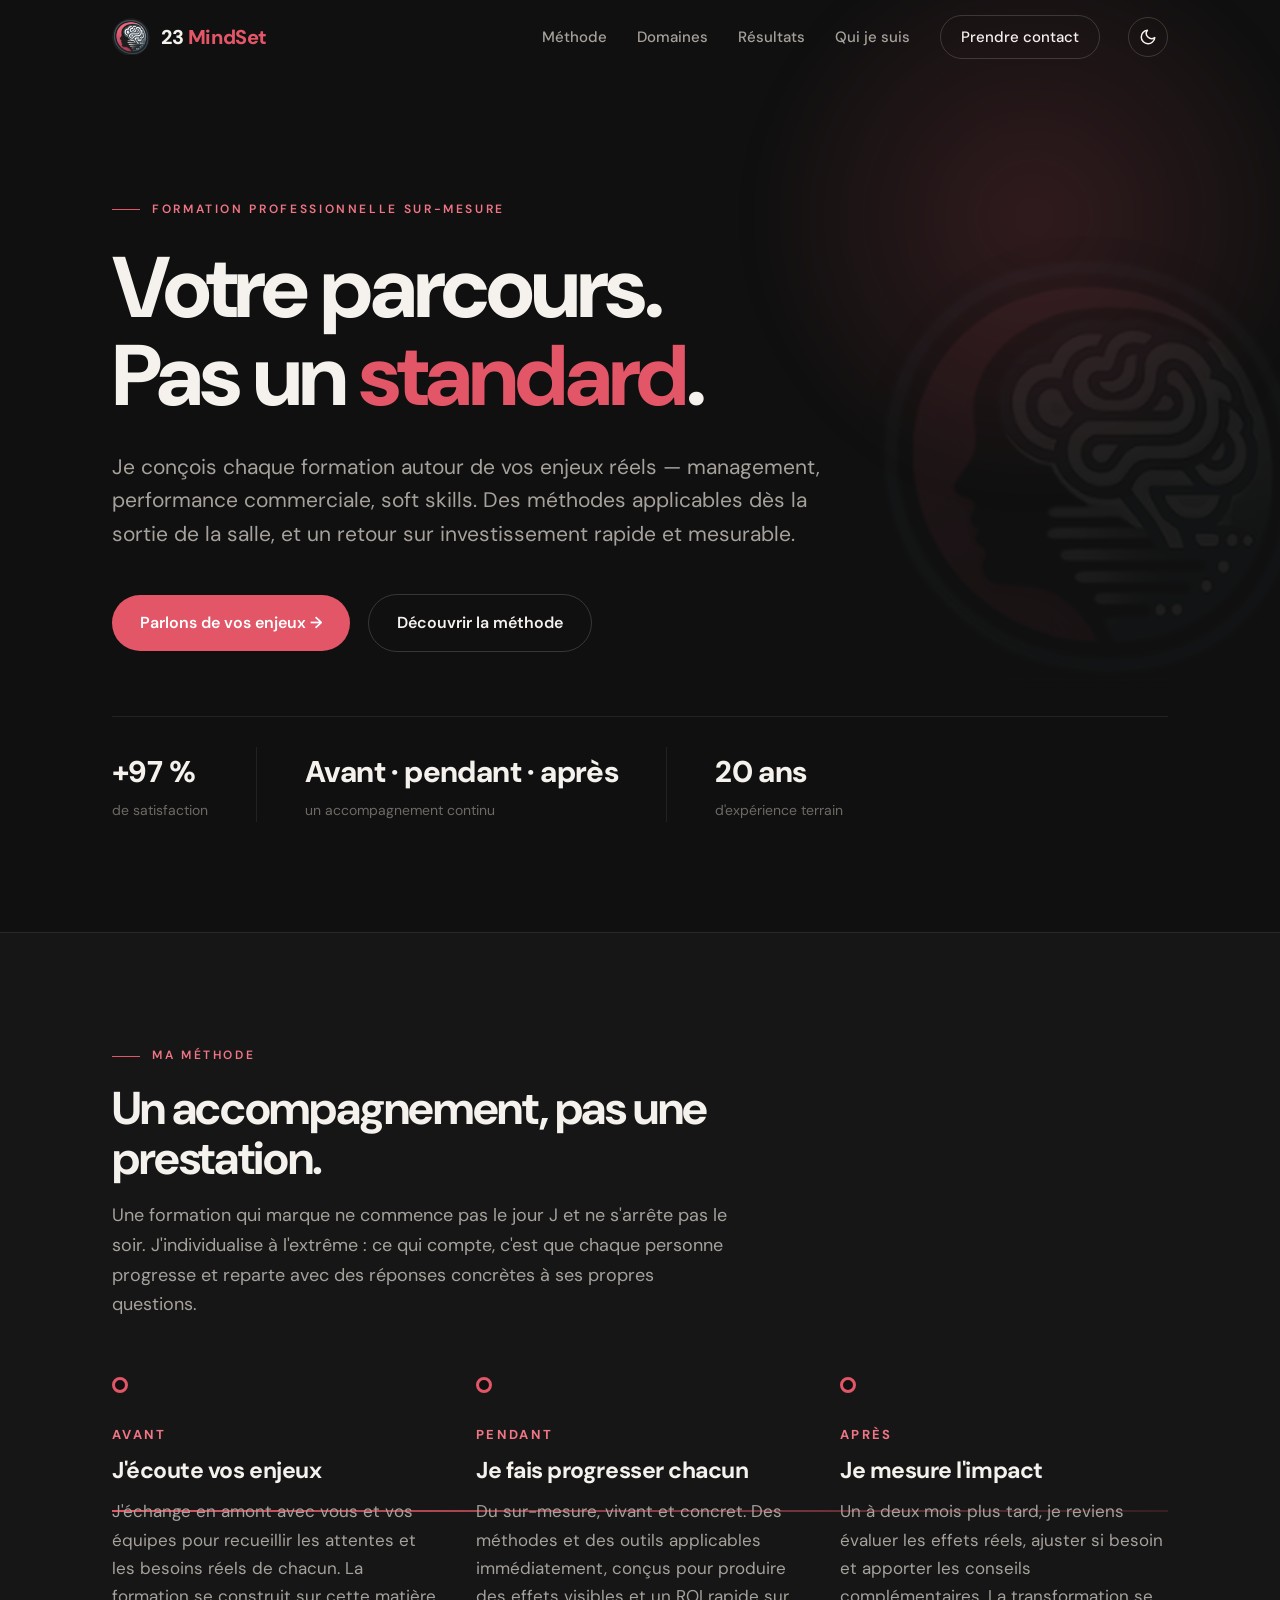
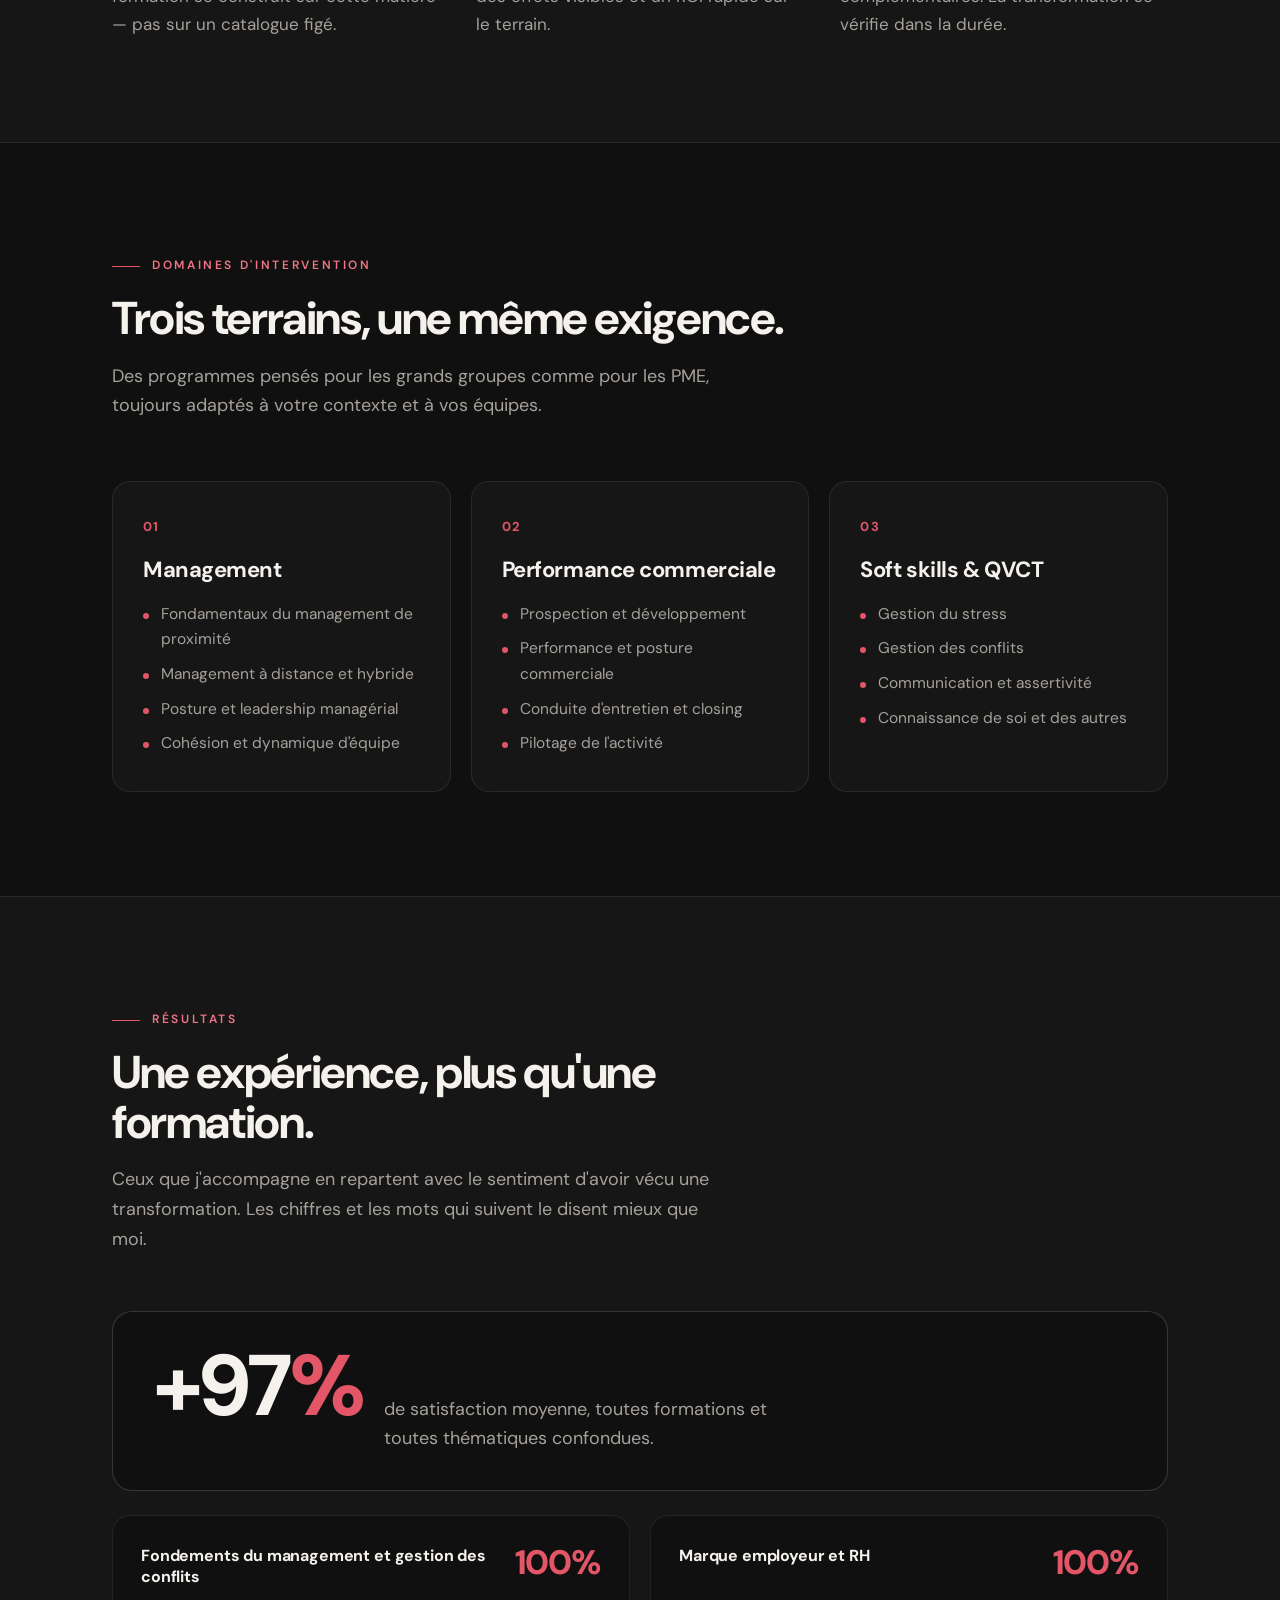
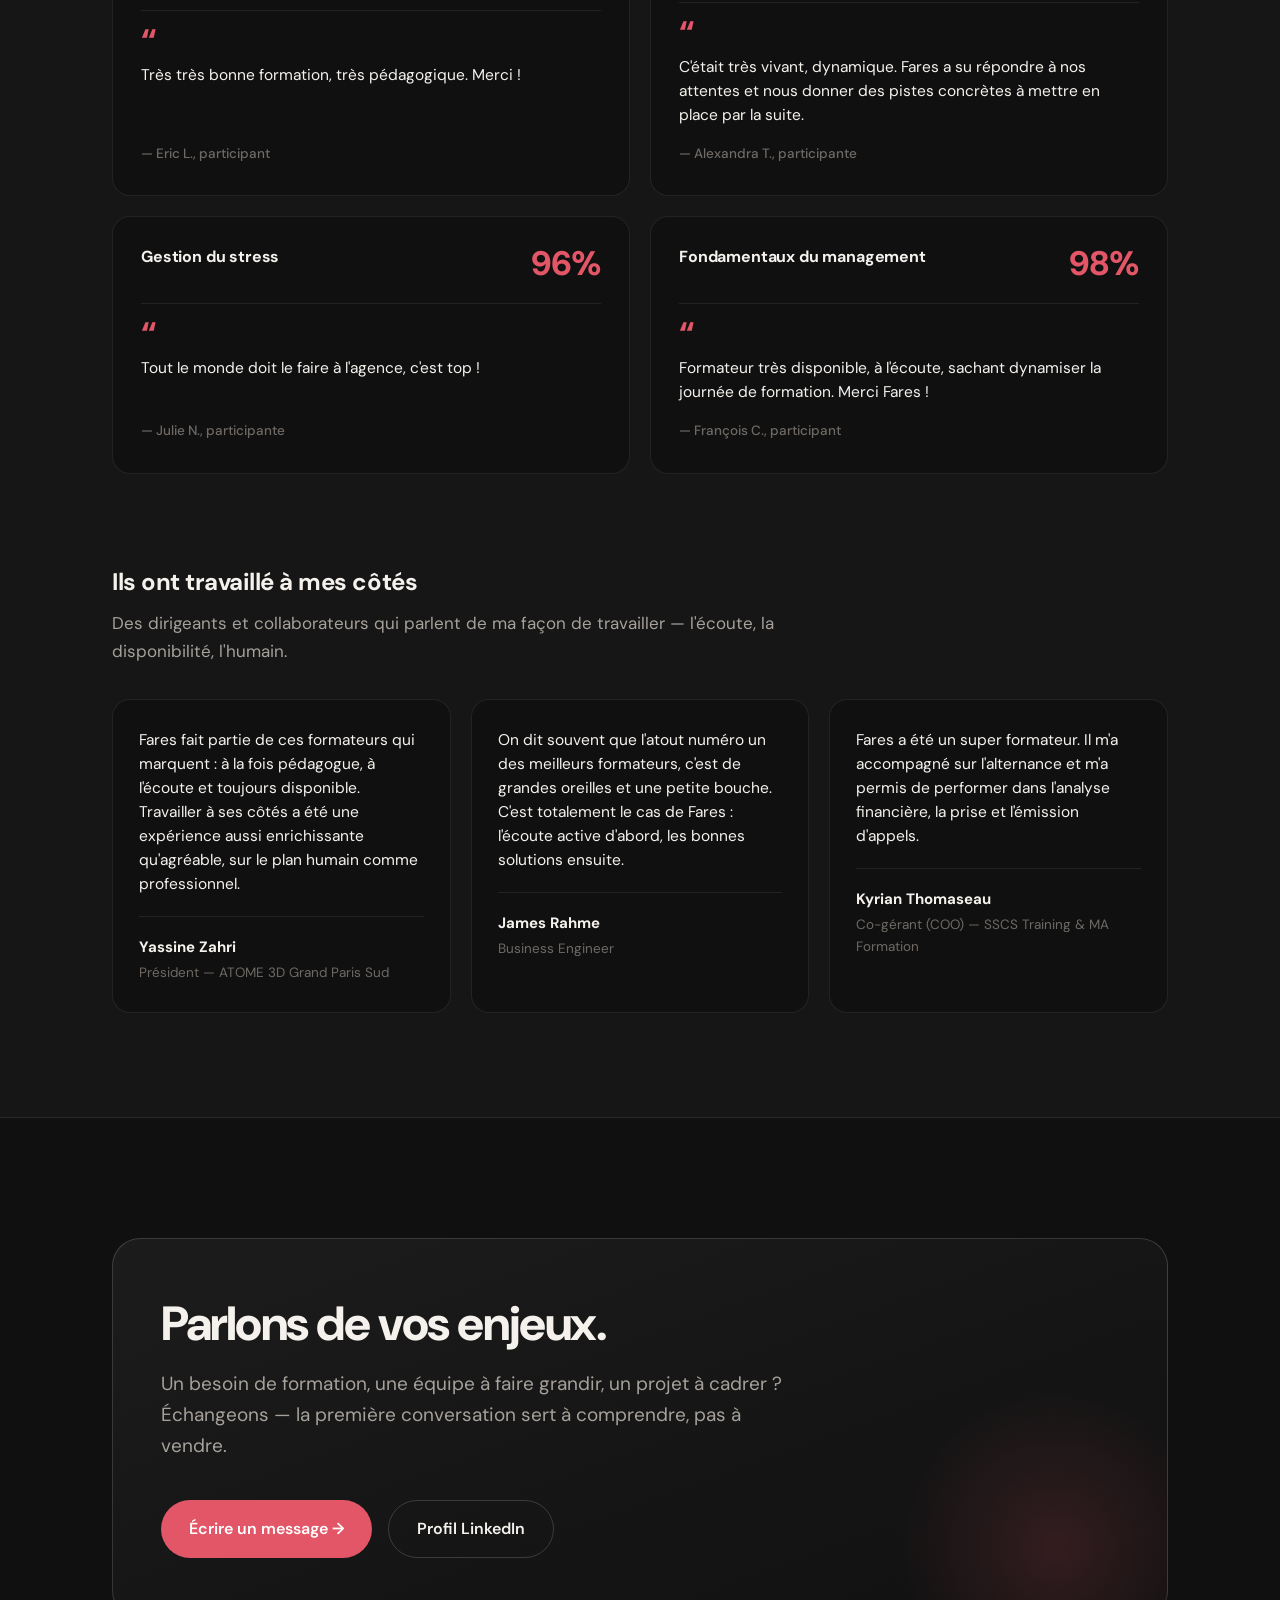
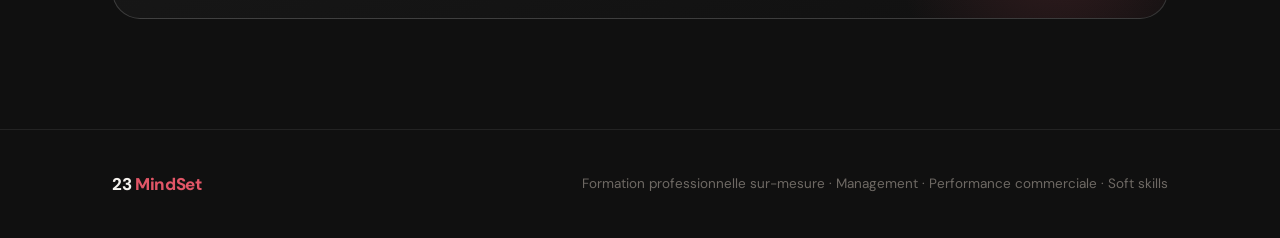
==== commit 2a017560: "Add files via upload" ====
--- a/index.html
+++ b/index.html
@@ -45,6 +45,7 @@
   <!-- HERO -->
   <section class="hero">
     <div class="hero-glow"></div>
+    <div class="hero-watermark"></div>
     <div class="wrap">
       <span class="eyebrow">Formation professionnelle sur-mesure</span>
       <h1>Votre parcours.<br>Pas un <span class="em">standard</span>.</h1>
--- a/style.css
+++ b/style.css
@@ -103,6 +103,12 @@
 
 /* ---------- HERO ---------- */
 .hero{position:relative;padding:190px 0 110px}
+.hero-watermark{
+  position:absolute;right:-40px;top:50%;transform:translateY(-50%);
+  width:460px;height:460px;background:no-repeat center/contain;
+  background-image:url('logo-sombre.png');opacity:.06;pointer-events:none;z-index:0;
+}
+[data-theme="light"] .hero-watermark{background-image:url('watermark-clair.png');opacity:.06}
 .hero-glow{
   position:absolute;top:-10%;right:-5%;width:620px;height:620px;
   background:radial-gradient(circle,var(--glow),transparent 65%);
@@ -235,9 +241,16 @@
 .contact-actions{margin-top:38px;display:flex;gap:16px;flex-wrap:wrap;position:relative}
 
 /* ---------- PAGE QUI JE SUIS ---------- */
-.about{padding:170px 0 40px}
+.about{padding:170px 0 40px;position:relative;overflow:hidden}
+.about .wrap{position:relative;z-index:1}
+.about-watermark{
+  position:absolute;right:-130px;bottom:-90px;width:540px;height:540px;
+  background:no-repeat center/contain;background-image:url('logo-sombre.png');
+  opacity:.05;pointer-events:none;z-index:0;
+}
+[data-theme="light"] .about-watermark{background-image:url('watermark-clair.png');opacity:.055}
 .about-grid{display:grid;gap:48px;grid-template-columns:1fr}
-@media(min-width:900px){.about-grid{grid-template-columns:0.85fr 1.15fr;gap:64px;align-items:start}}
+@media(min-width:900px){.about-grid{grid-template-columns:300px 1fr;gap:56px;align-items:start}}
 .portrait{
   position:relative;border-radius:24px;overflow:hidden;aspect-ratio:4/5;
   border:1px solid var(--line-strong);
@@ -247,6 +260,9 @@
   display:grid;place-items:center;text-align:center;
 }
 .portrait img{width:100%;height:100%;object-fit:cover;display:block}
+.portrait .photo-clair{display:none}
+[data-theme="light"] .portrait .photo-sombre{display:none}
+[data-theme="light"] .portrait .photo-clair{display:block}
 .portrait .ph{padding:30px;color:var(--ink-mute)}
 .portrait .ph .badge{font-size:46px;font-weight:800;color:var(--accent);letter-spacing:-.03em}
 .portrait .ph small{display:block;margin-top:10px;font-size:13px;letter-spacing:.04em}
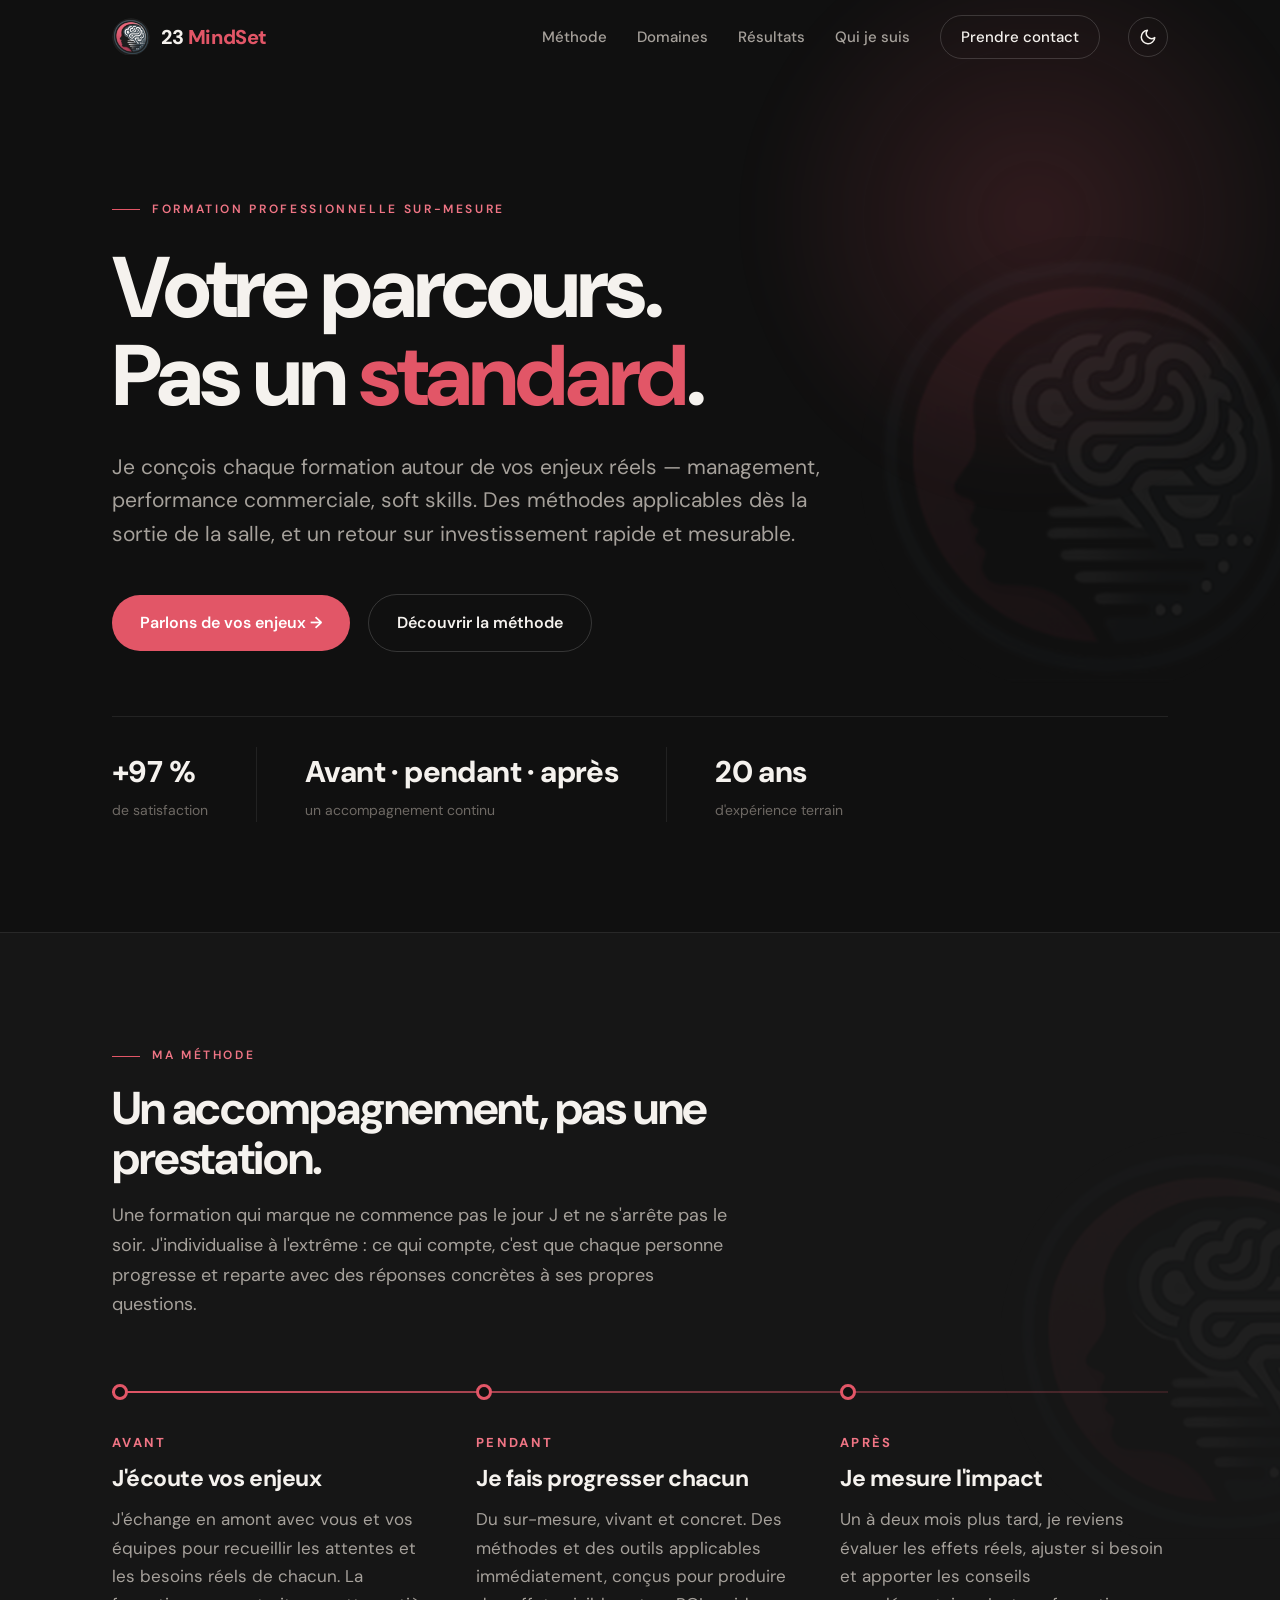
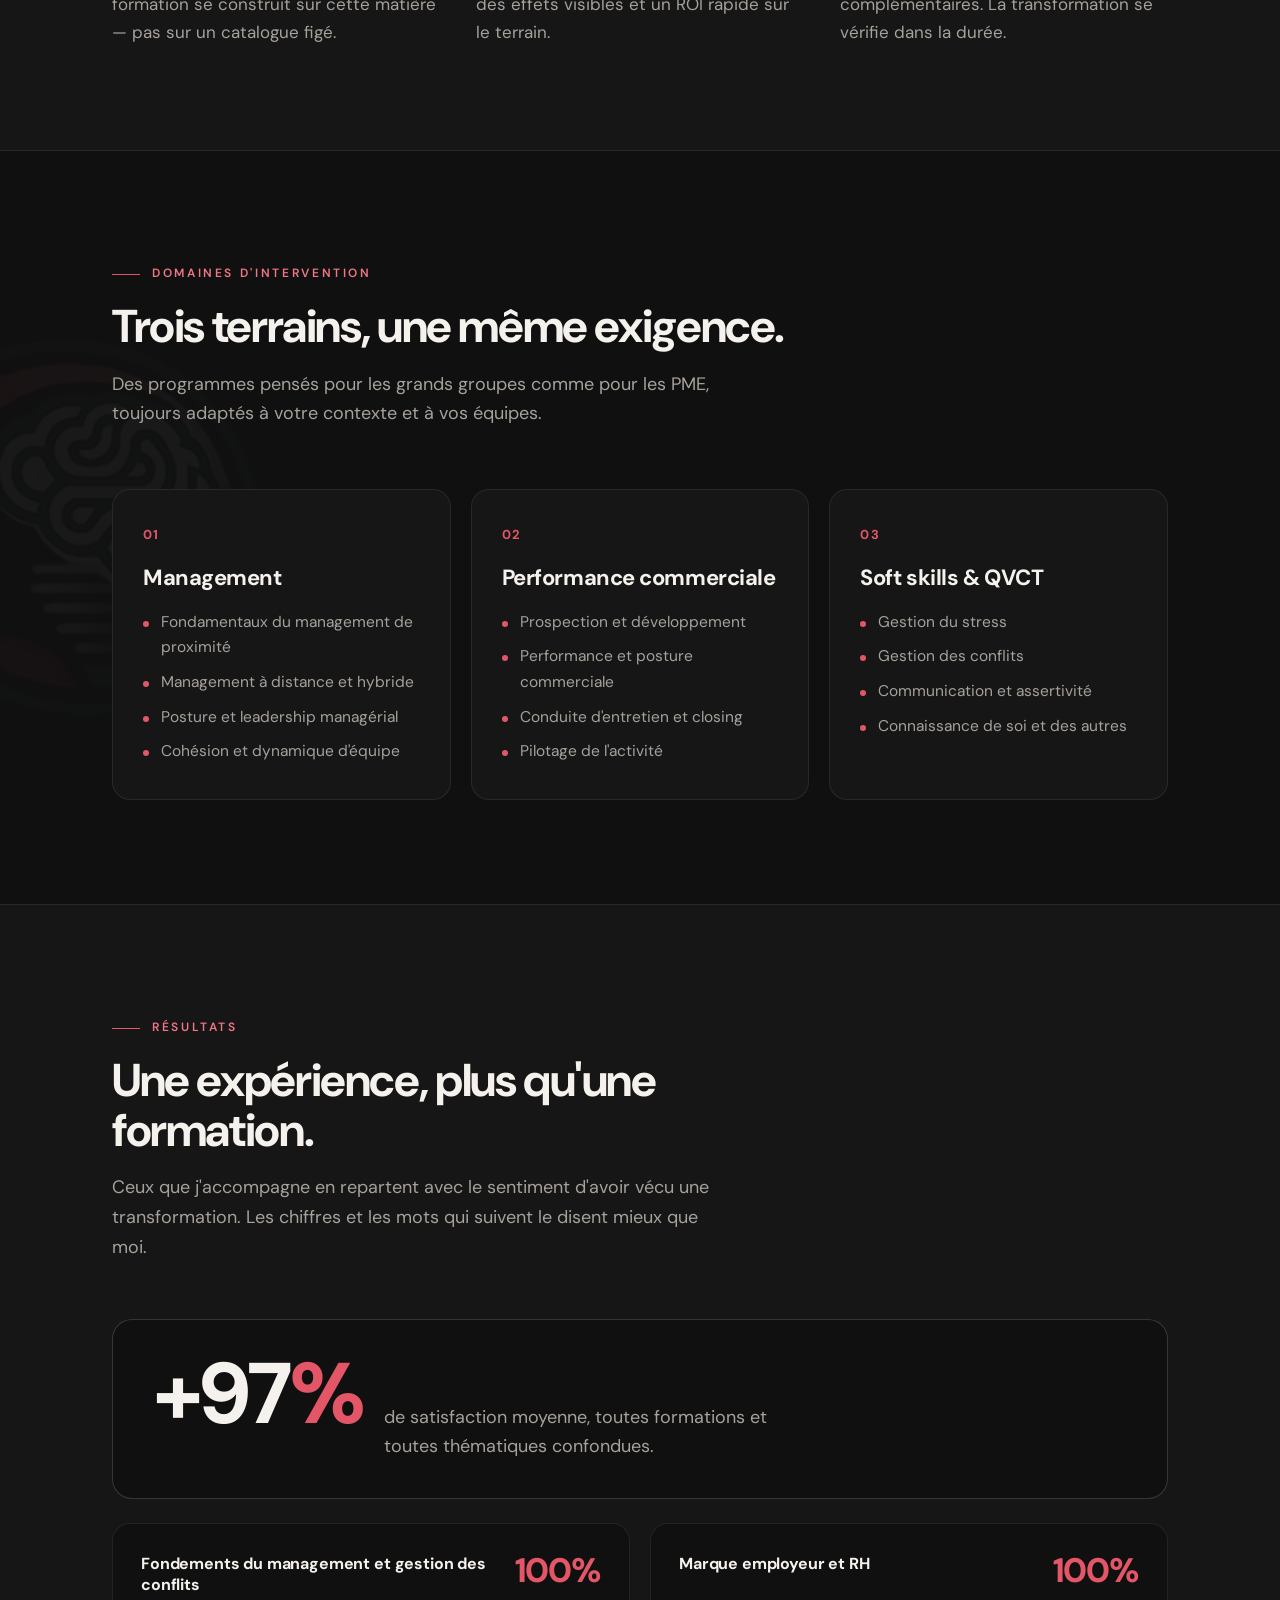
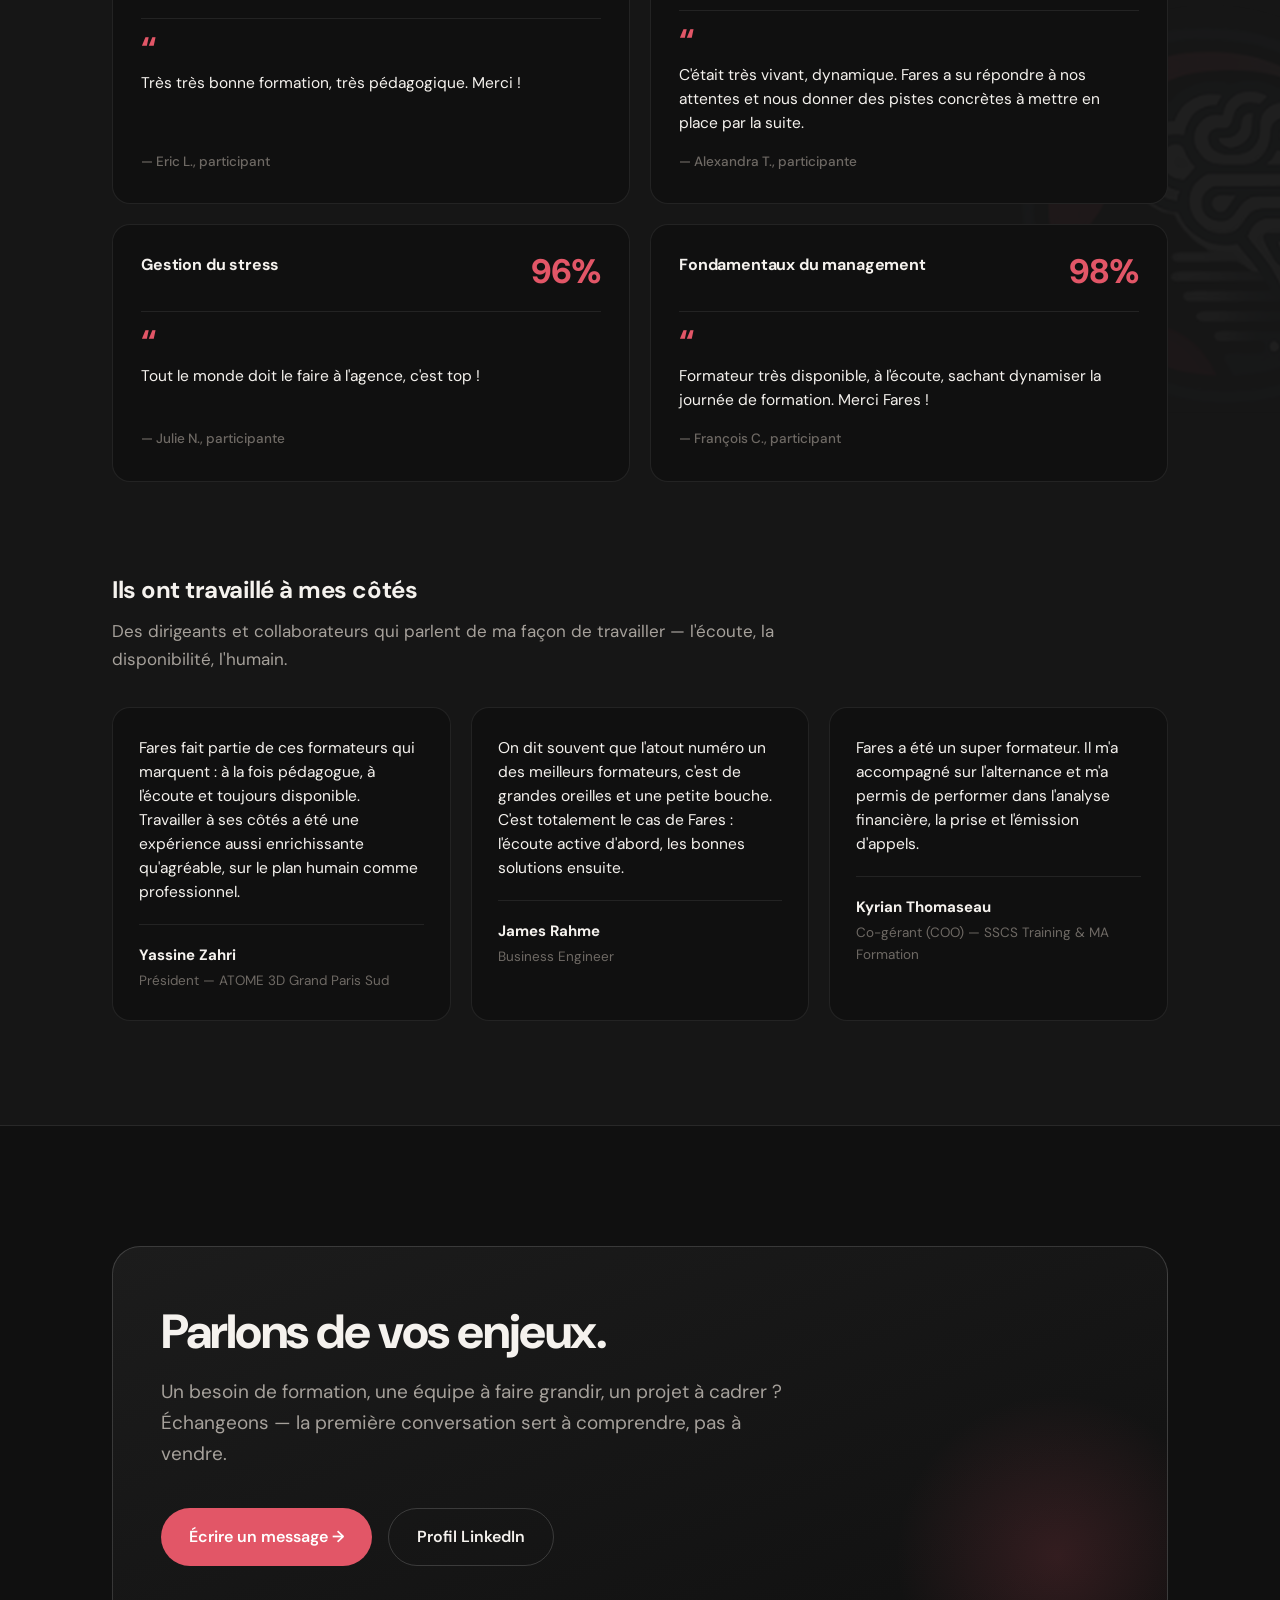
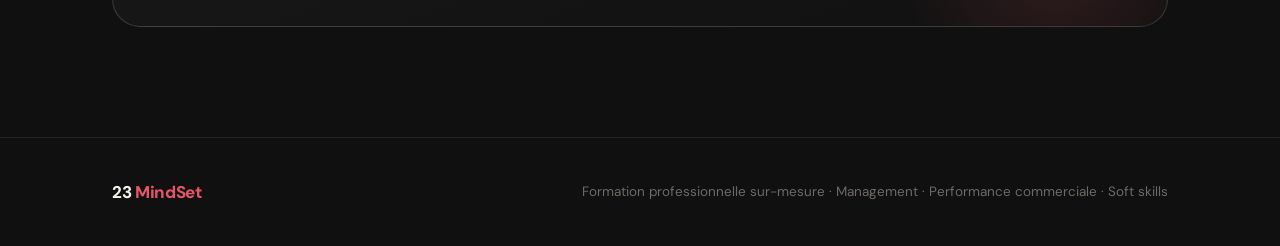
==== commit 89747f3e: "Add files via upload" ====
--- a/index.html
+++ b/index.html
@@ -64,6 +64,7 @@
 
   <!-- METHODE -->
   <section class="block method" id="methode">
+    <div class="sec-wm right"></div>
     <div class="wrap">
       <div class="block-head reveal">
         <span class="eyebrow">Ma méthode</span>
@@ -97,6 +98,7 @@
 
   <!-- DOMAINES -->
   <section class="block" id="domaines">
+    <div class="sec-wm left"></div>
     <div class="wrap">
       <div class="block-head reveal">
         <span class="eyebrow">Domaines d'intervention</span>
@@ -140,6 +142,7 @@
 
   <!-- PREUVES -->
   <section class="block proof" id="preuves">
+    <div class="sec-wm right"></div>
     <div class="wrap">
       <div class="block-head reveal">
         <span class="eyebrow">Résultats</span>
--- a/style.css
+++ b/style.css
@@ -144,7 +144,15 @@
 
 /* ---------- SECTION SHELL ---------- */
 section{position:relative}
-.block{padding:104px 0}
+.block{padding:104px 0;position:relative;overflow:hidden}
+.block .wrap{position:relative;z-index:1}
+.sec-wm{
+  position:absolute;width:420px;height:420px;background:no-repeat center/contain;
+  background-image:url('logo-sombre.png');opacity:.04;pointer-events:none;z-index:0;
+}
+[data-theme="light"] .sec-wm{background-image:url('watermark-clair.png');opacity:.05}
+.sec-wm.left{left:-140px;top:50%;transform:translateY(-50%)}
+.sec-wm.right{right:-140px;top:50%;transform:translateY(-50%)}
 .block-head{max-width:62ch}
 .block-head h2{
   font-size:clamp(30px,4.4vw,46px);font-weight:700;letter-spacing:-.03em;
@@ -169,11 +177,11 @@
 .step h3{font-size:23px;font-weight:700;letter-spacing:-.02em;margin:6px 0 8px}
 .step p{color:var(--ink-soft);max-width:62ch}
 @media(min-width:860px){
-  .timeline::before{left:0;top:50%;transform:translateY(-50%);height:2px;width:100%;
+  .timeline::before{left:0;top:7px;transform:none;height:2px;width:100%;
     background:linear-gradient(90deg,var(--accent),color-mix(in srgb,var(--accent) 15%,transparent));}
   .steps{grid-template-columns:repeat(3,1fr);gap:36px}
-  .step{padding-left:0;padding-top:40px}
-  .step .dot{left:0;top:-7px}
+  .step{padding-left:0;padding-top:48px}
+  .step .dot{left:0;top:0}
 }
 
 /* ---------- DOMAINES ---------- */
@@ -250,16 +258,16 @@
 }
 [data-theme="light"] .about-watermark{background-image:url('watermark-clair.png');opacity:.055}
 .about-grid{display:grid;gap:48px;grid-template-columns:1fr}
-@media(min-width:900px){.about-grid{grid-template-columns:300px 1fr;gap:56px;align-items:start}}
+@media(min-width:900px){.about-grid{grid-template-columns:240px 1fr;gap:56px;align-items:start}}
 .portrait{
-  position:relative;border-radius:24px;overflow:hidden;aspect-ratio:4/5;
+  position:relative;border-radius:50%;overflow:hidden;aspect-ratio:1/1;max-width:240px;
   border:1px solid var(--line-strong);
   background:
     radial-gradient(circle at 30% 20%,color-mix(in srgb,var(--accent) 22%,transparent),transparent 55%),
     linear-gradient(160deg,var(--surface-2),var(--surface));
   display:grid;place-items:center;text-align:center;
 }
-.portrait img{width:100%;height:100%;object-fit:cover;display:block}
+.portrait img{width:100%;height:100%;object-fit:cover;object-position:center 22%;display:block}
 .portrait .photo-clair{display:none}
 [data-theme="light"] .portrait .photo-sombre{display:none}
 [data-theme="light"] .portrait .photo-clair{display:block}
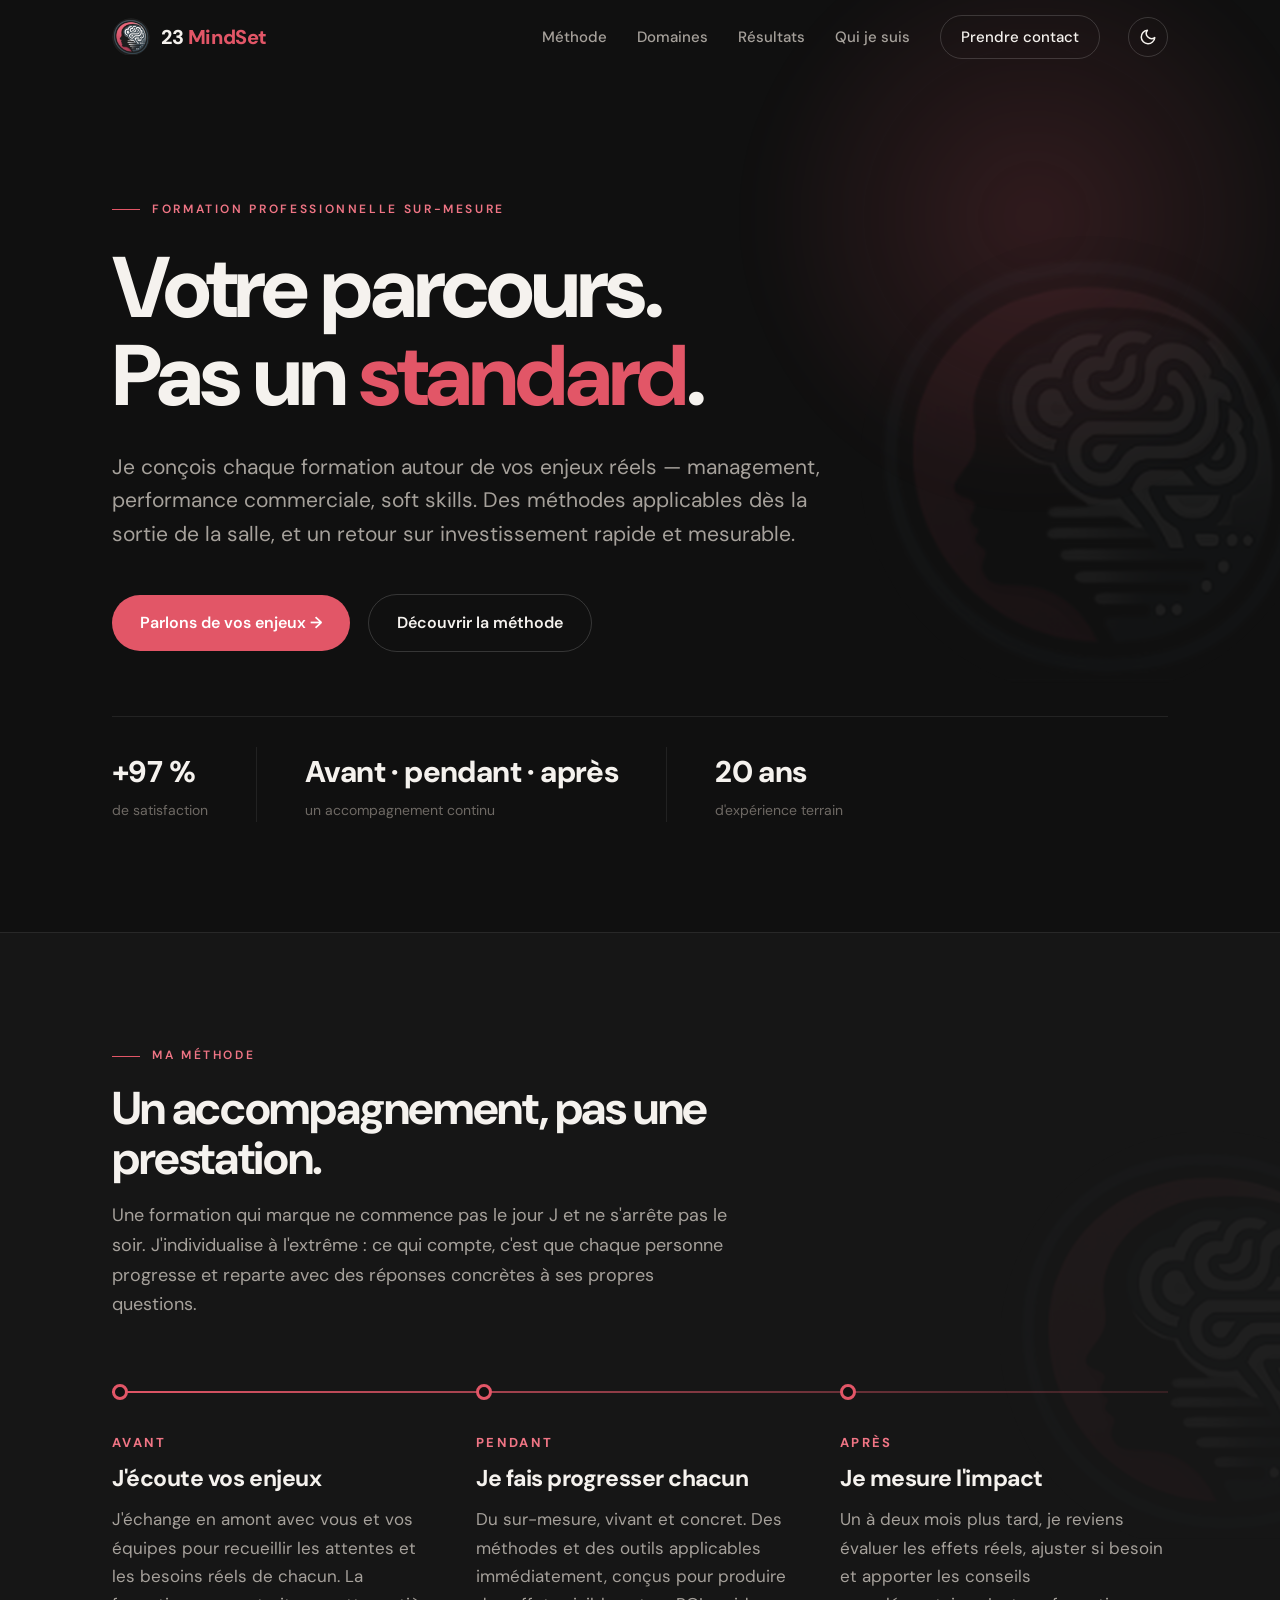
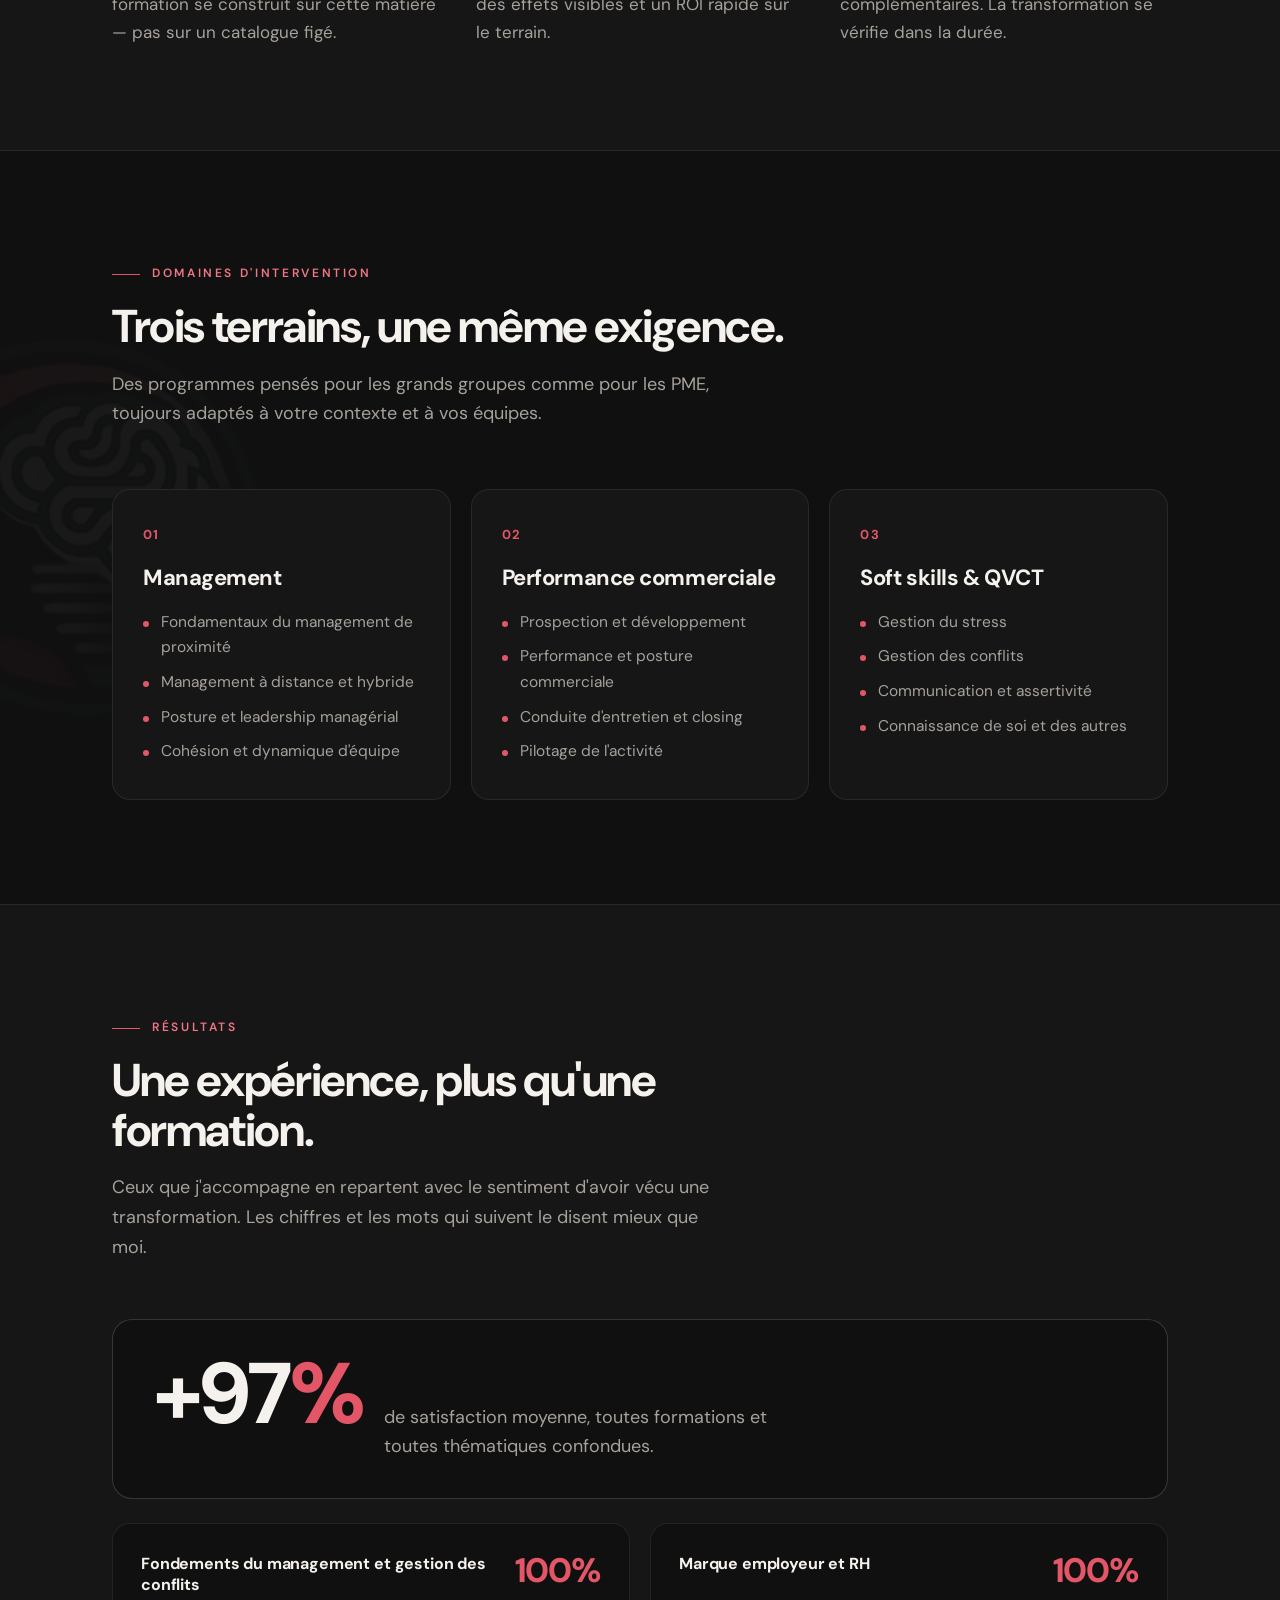
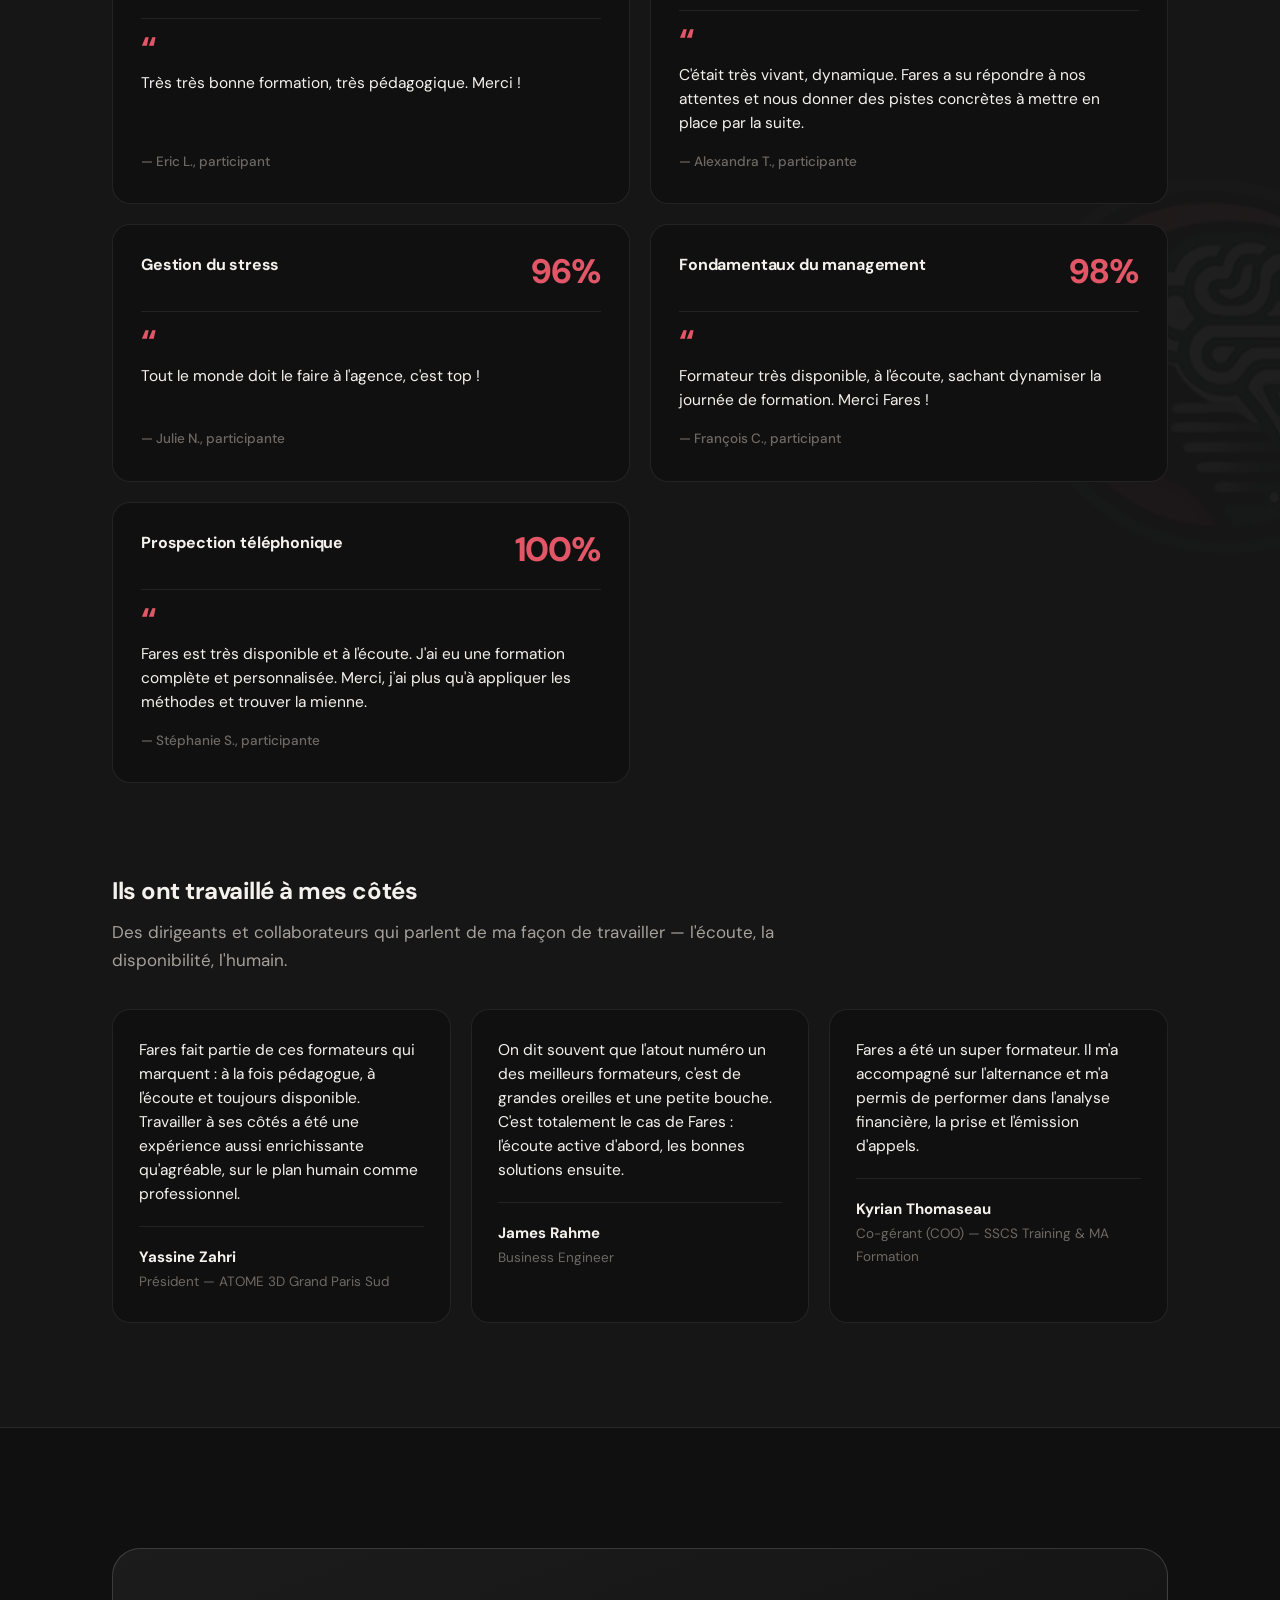
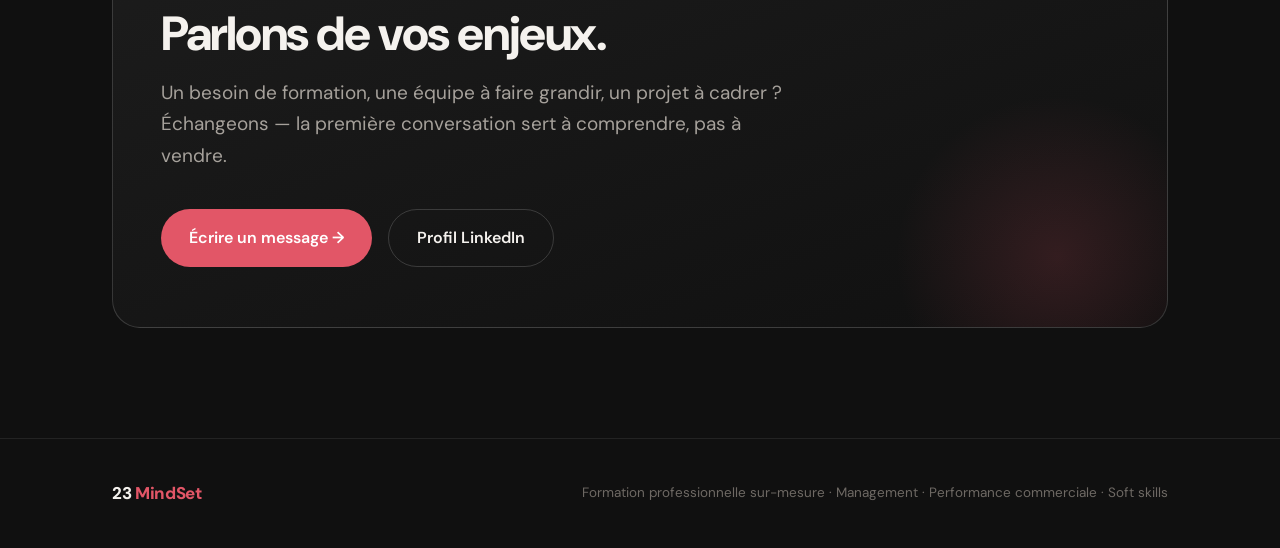
==== commit f99bd1fa: "Add files via upload" ====
--- a/index.html
+++ b/index.html
@@ -200,6 +200,17 @@
             <div class="by">— François C., participant</div>
           </div>
         </div>
+        <div class="theme-card reveal">
+          <div class="topline">
+            <div class="name">Prospection téléphonique</div>
+            <div class="pct">100%</div>
+          </div>
+          <div class="quote">
+            <div class="mark">&ldquo;</div>
+            <p>Fares est très disponible et à l'écoute. J'ai eu une formation complète et personnalisée. Merci, j'ai plus qu'à appliquer les méthodes et trouver la mienne.</p>
+            <div class="by">— Stéphanie S., participante</div>
+          </div>
+        </div>
       </div>
 
       <div class="reco-head reveal">
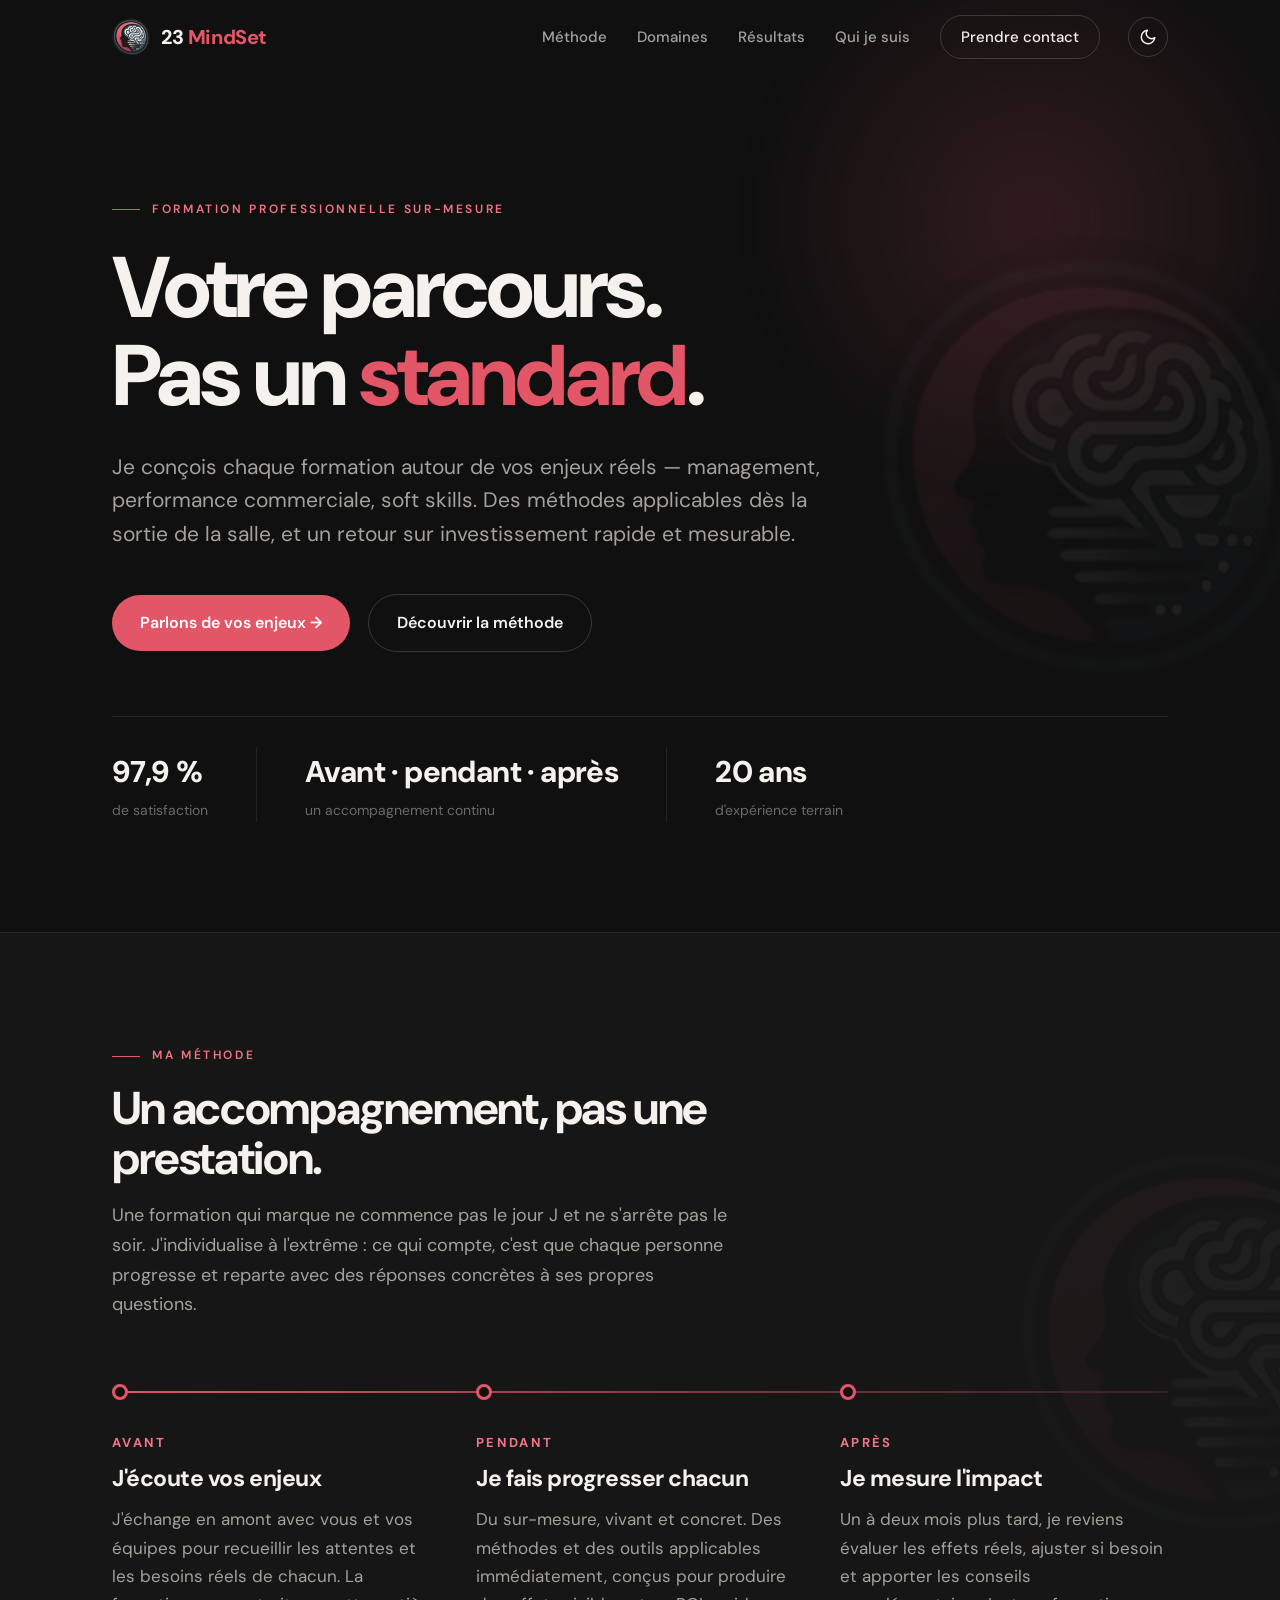
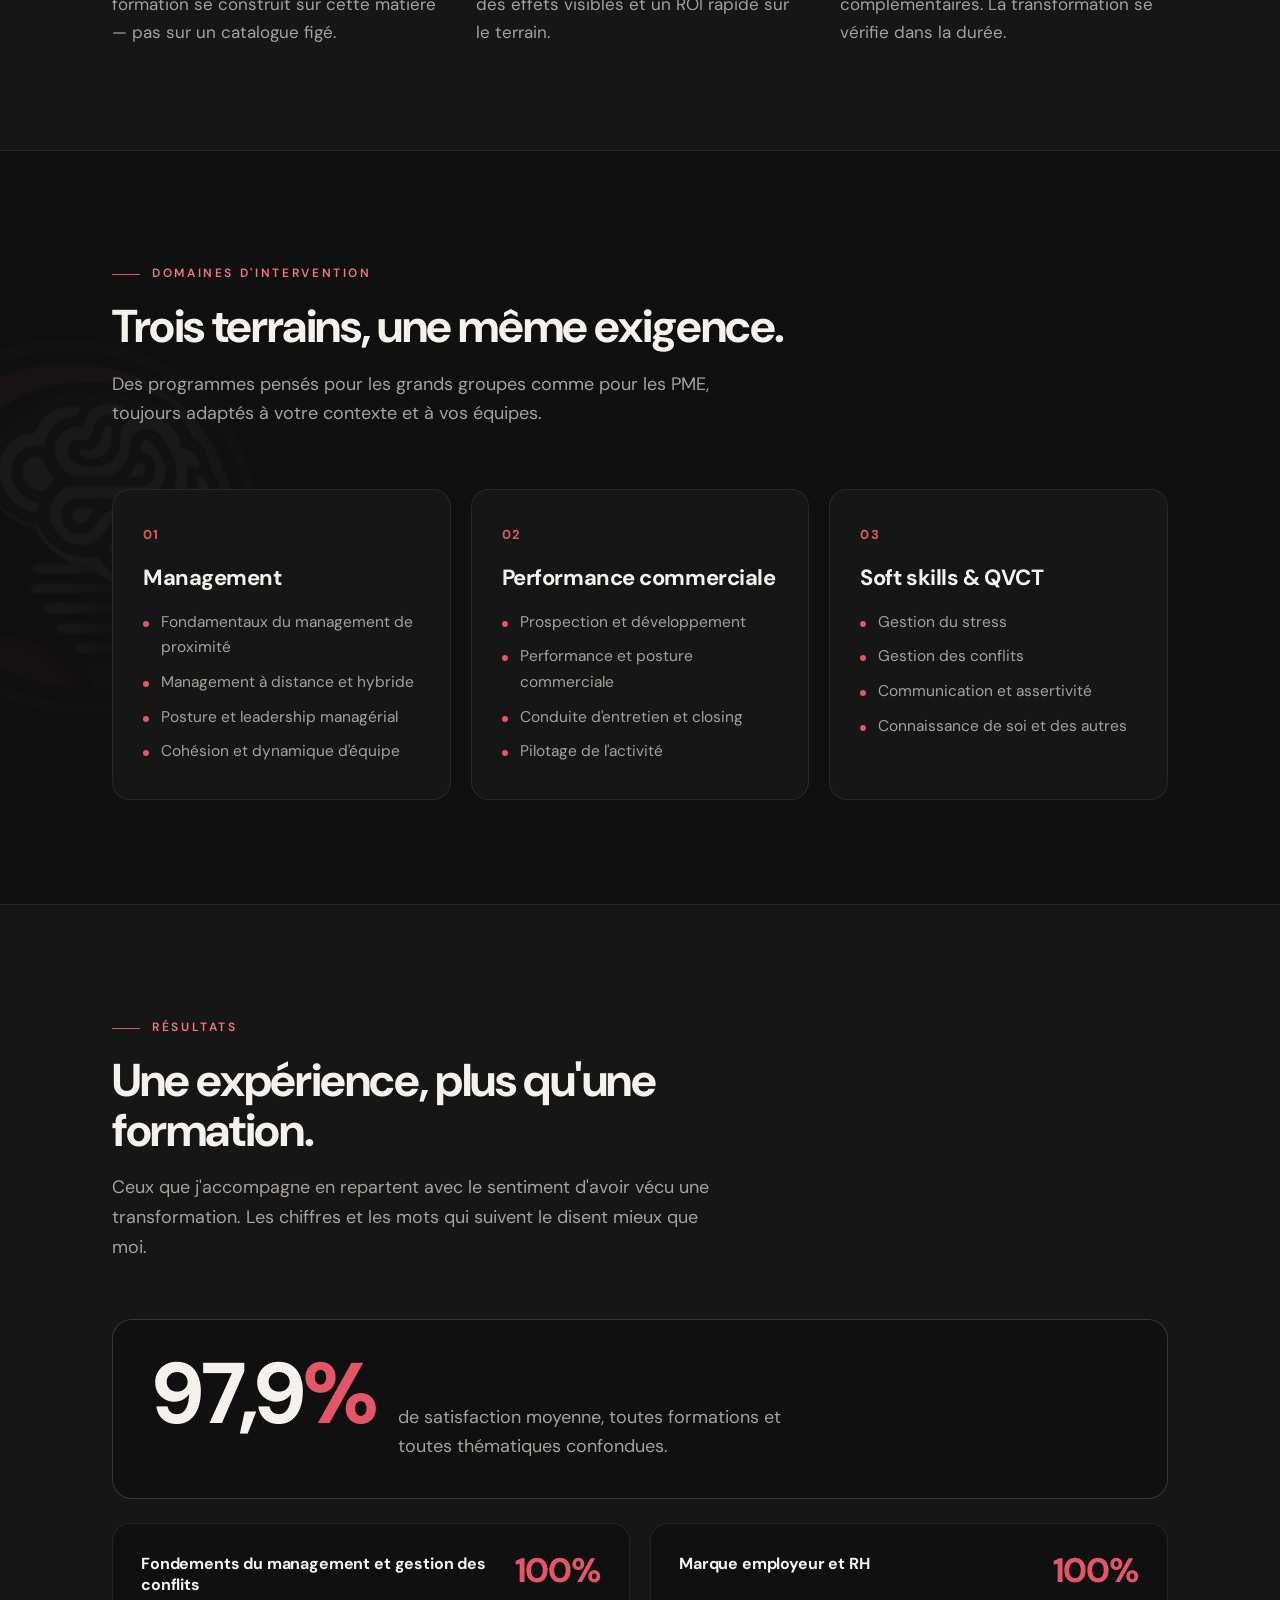
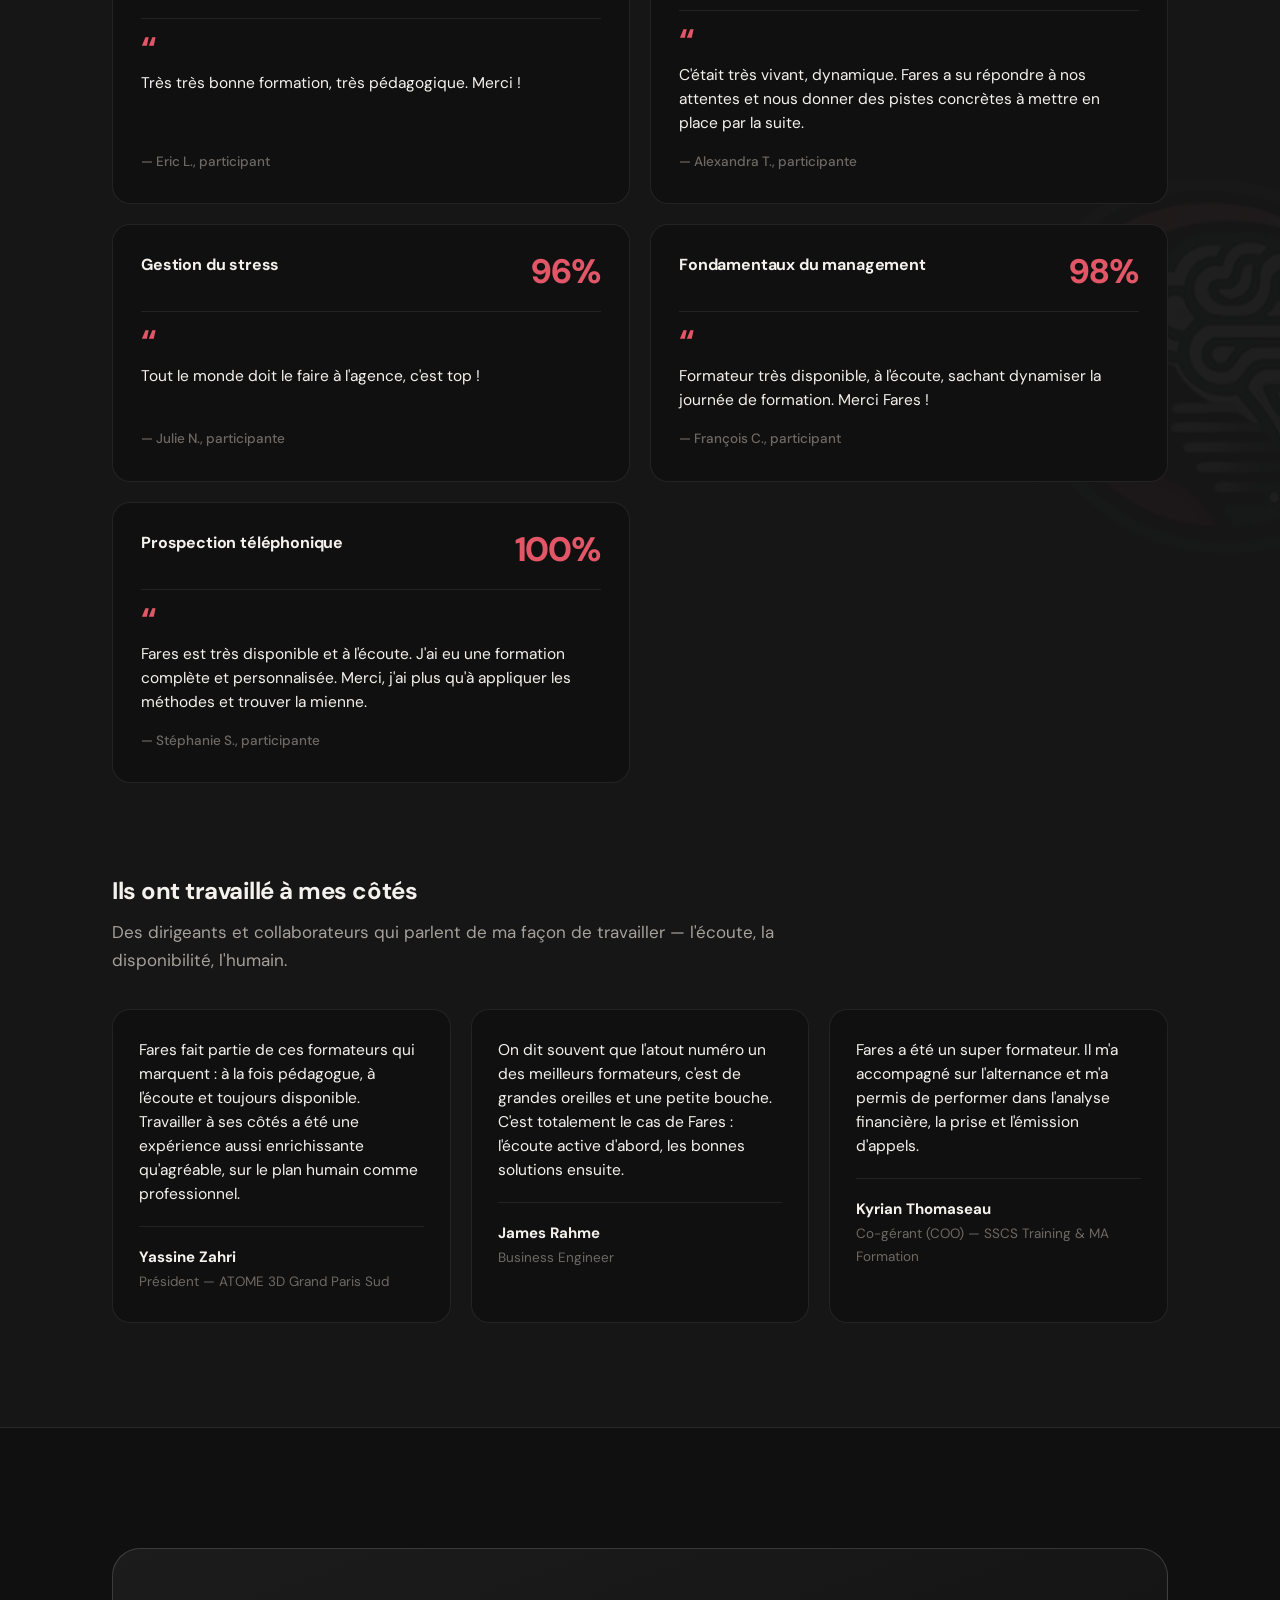
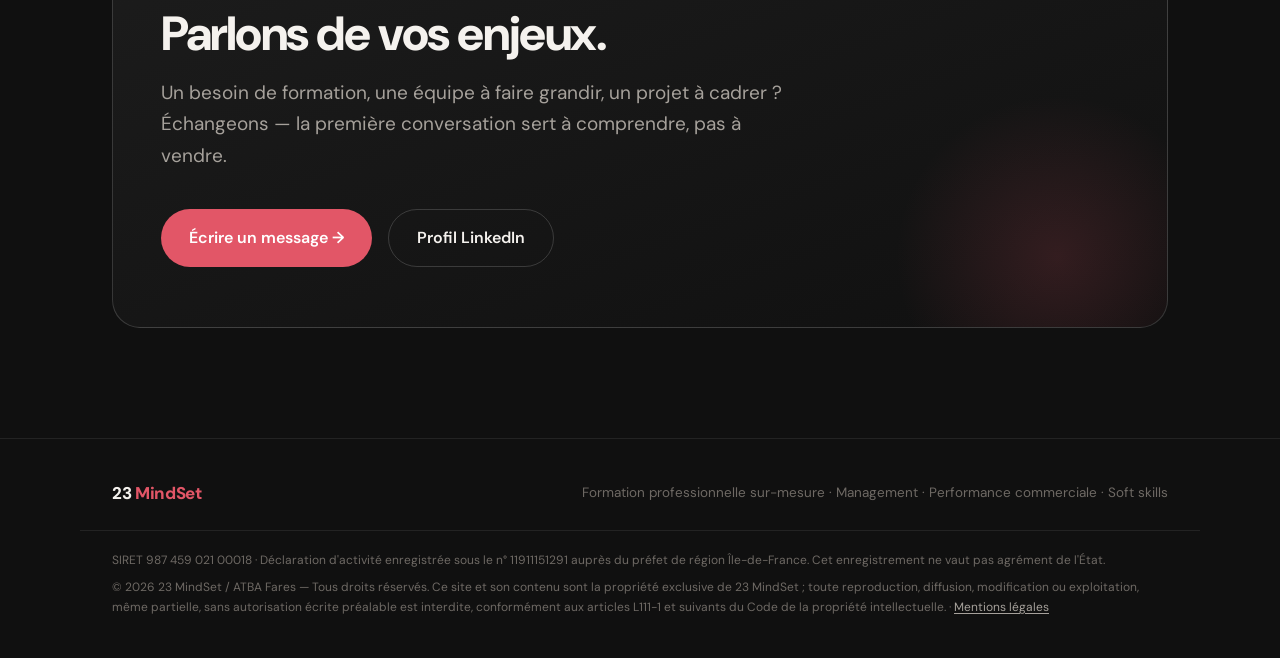
==== commit 66ff0cec: "Add files via upload" ====
--- a/index.html
+++ b/index.html
@@ -55,7 +55,7 @@
         <a href="#methode" class="btn btn-ghost">Découvrir la méthode</a>
       </div>
       <div class="hero-stats">
-        <div class="hero-stat"><div class="n">+97&nbsp;%</div><div class="l">de satisfaction</div></div>
+        <div class="hero-stat"><div class="n">97,9&nbsp;%</div><div class="l">de satisfaction</div></div>
         <div class="hero-stat"><div class="n">Avant · pendant · après</div><div class="l">un accompagnement continu</div></div>
         <div class="hero-stat"><div class="n">20 ans</div><div class="l">d'expérience terrain</div></div>
       </div>
@@ -151,7 +151,7 @@
       </div>
 
       <div class="global-sat reveal">
-        <div class="big">+97<span>%</span></div>
+        <div class="big">97,9<span>%</span></div>
         <div class="desc">de satisfaction moyenne, toutes formations et toutes thématiques confondues.</div>
       </div>
 
@@ -255,6 +255,10 @@
     <span class="logo">23&nbsp;<span style="color:var(--accent)">MindSet</span></span>
     <small>Formation professionnelle sur-mesure · Management · Performance commerciale · Soft skills</small>
   </div>
+  <div class="wrap foot-legal">
+    <small>SIRET 987&nbsp;459&nbsp;021&nbsp;00018 · Déclaration d'activité enregistrée sous le n°&nbsp;11911151291 auprès du préfet de région Île-de-France. Cet enregistrement ne vaut pas agrément de l'État.</small>
+    <small>© <span data-year>2026</span> 23&nbsp;MindSet / ATBA&nbsp;Fares — Tous droits réservés. Ce site et son contenu sont la propriété exclusive de 23&nbsp;MindSet ; toute reproduction, diffusion, modification ou exploitation, même partielle, sans autorisation écrite préalable est interdite, conformément aux articles L111-1 et suivants du Code de la propriété intellectuelle. · <a href="mentions-legales.html">Mentions légales</a></small>
+  </div>
 </footer>
 
 <script src="script.js"></script>
--- a/style.css
+++ b/style.css
@@ -292,6 +292,8 @@
 .foot{display:flex;justify-content:space-between;align-items:center;flex-wrap:wrap;gap:16px}
 .foot .logo{font-size:17px}
 .foot small{color:var(--ink-mute);font-size:13.5px}
+.foot-legal{margin-top:22px;padding-top:20px;border-top:1px solid var(--line);display:grid;gap:8px}
+.foot-legal small{display:block;color:var(--ink-mute);font-size:12px;line-height:1.65}
 
 /* ---------- REVEAL ---------- */
 .reveal{opacity:0;transform:translateY(24px);transition:opacity .7s ease,transform .7s ease}
@@ -314,3 +316,18 @@
   .hero-stat{padding-right:28px;margin-right:28px;margin-bottom:14px}
   .global-sat{padding:30px 28px;gap:14px}
 }
+
+/* Lien mentions légales dans le footer */
+.foot-legal a{color:var(--ink-soft);text-decoration:underline;text-underline-offset:2px}
+.foot-legal a:hover{color:var(--accent-soft)}
+
+/* Page Mentions légales */
+.legal{padding:150px 0 30px;position:relative}
+.legal .eyebrow{color:var(--accent-soft)}
+.legal h1{font-size:clamp(32px,5vw,50px);font-weight:800;letter-spacing:-.02em;margin:14px 0 10px}
+.legal .lead{color:var(--ink-soft);max-width:62ch;margin-bottom:44px;font-size:17px}
+.legal-block{max-width:780px;margin:0 0 30px}
+.legal-block h2{font-size:13px;font-weight:700;letter-spacing:.16em;text-transform:uppercase;color:var(--accent-soft);margin-bottom:10px}
+.legal-block p{color:var(--ink-soft);line-height:1.75}
+.legal-block a{color:var(--accent-soft);text-decoration:none;border-bottom:1px solid color-mix(in srgb,var(--accent) 40%,transparent)}
+.legal-block a:hover{color:var(--accent)}
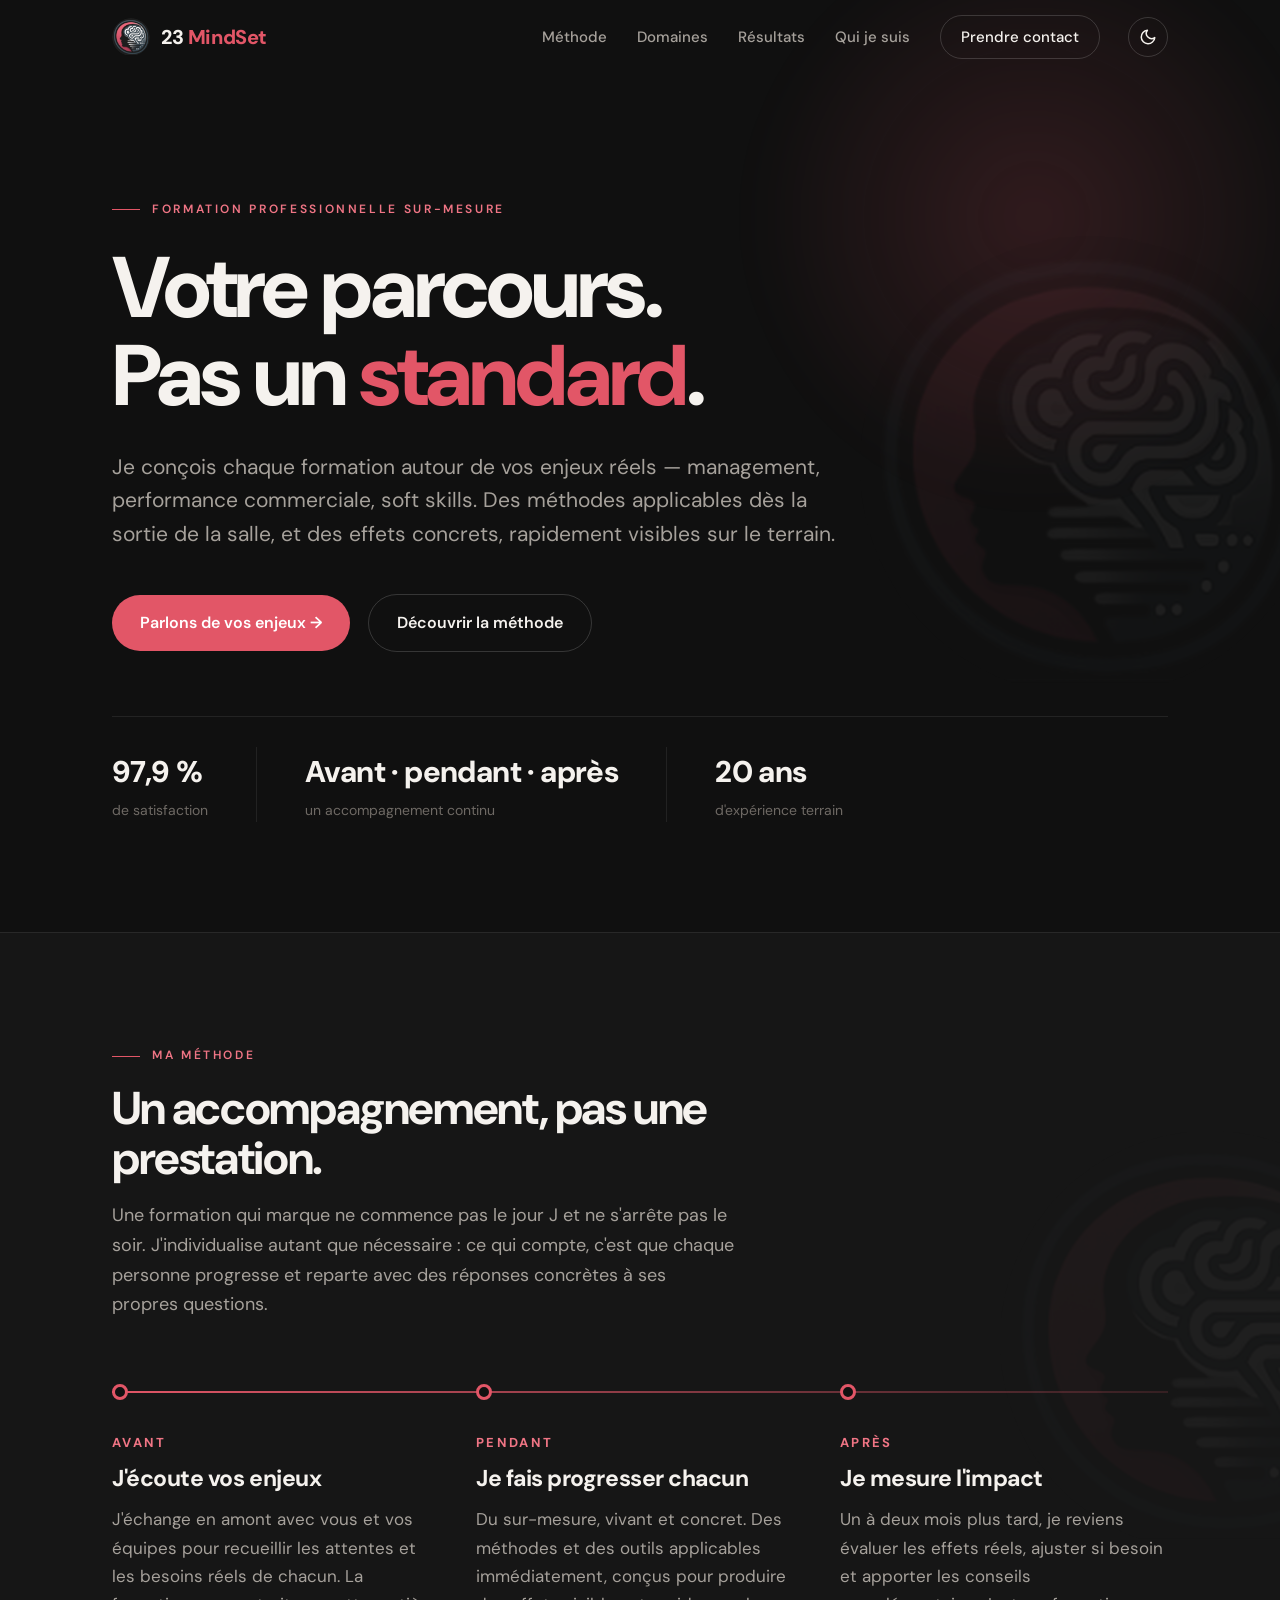
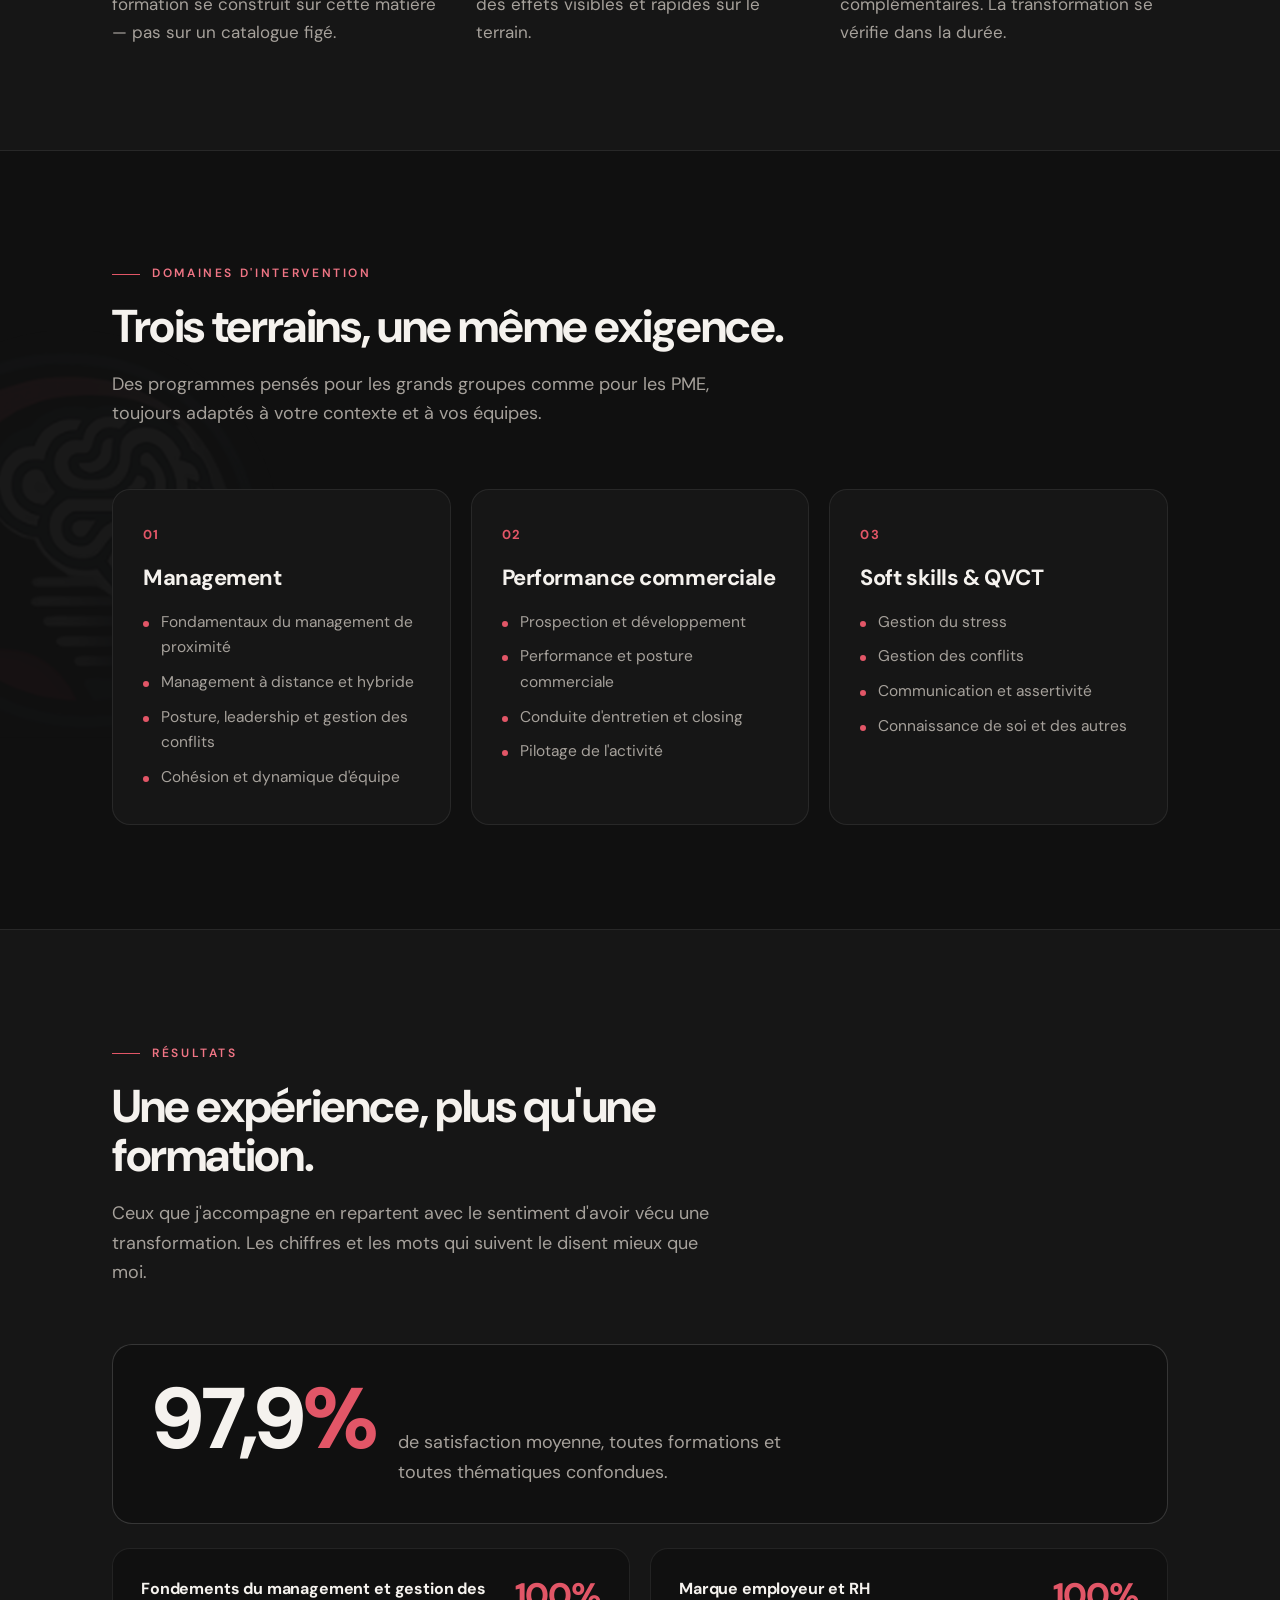
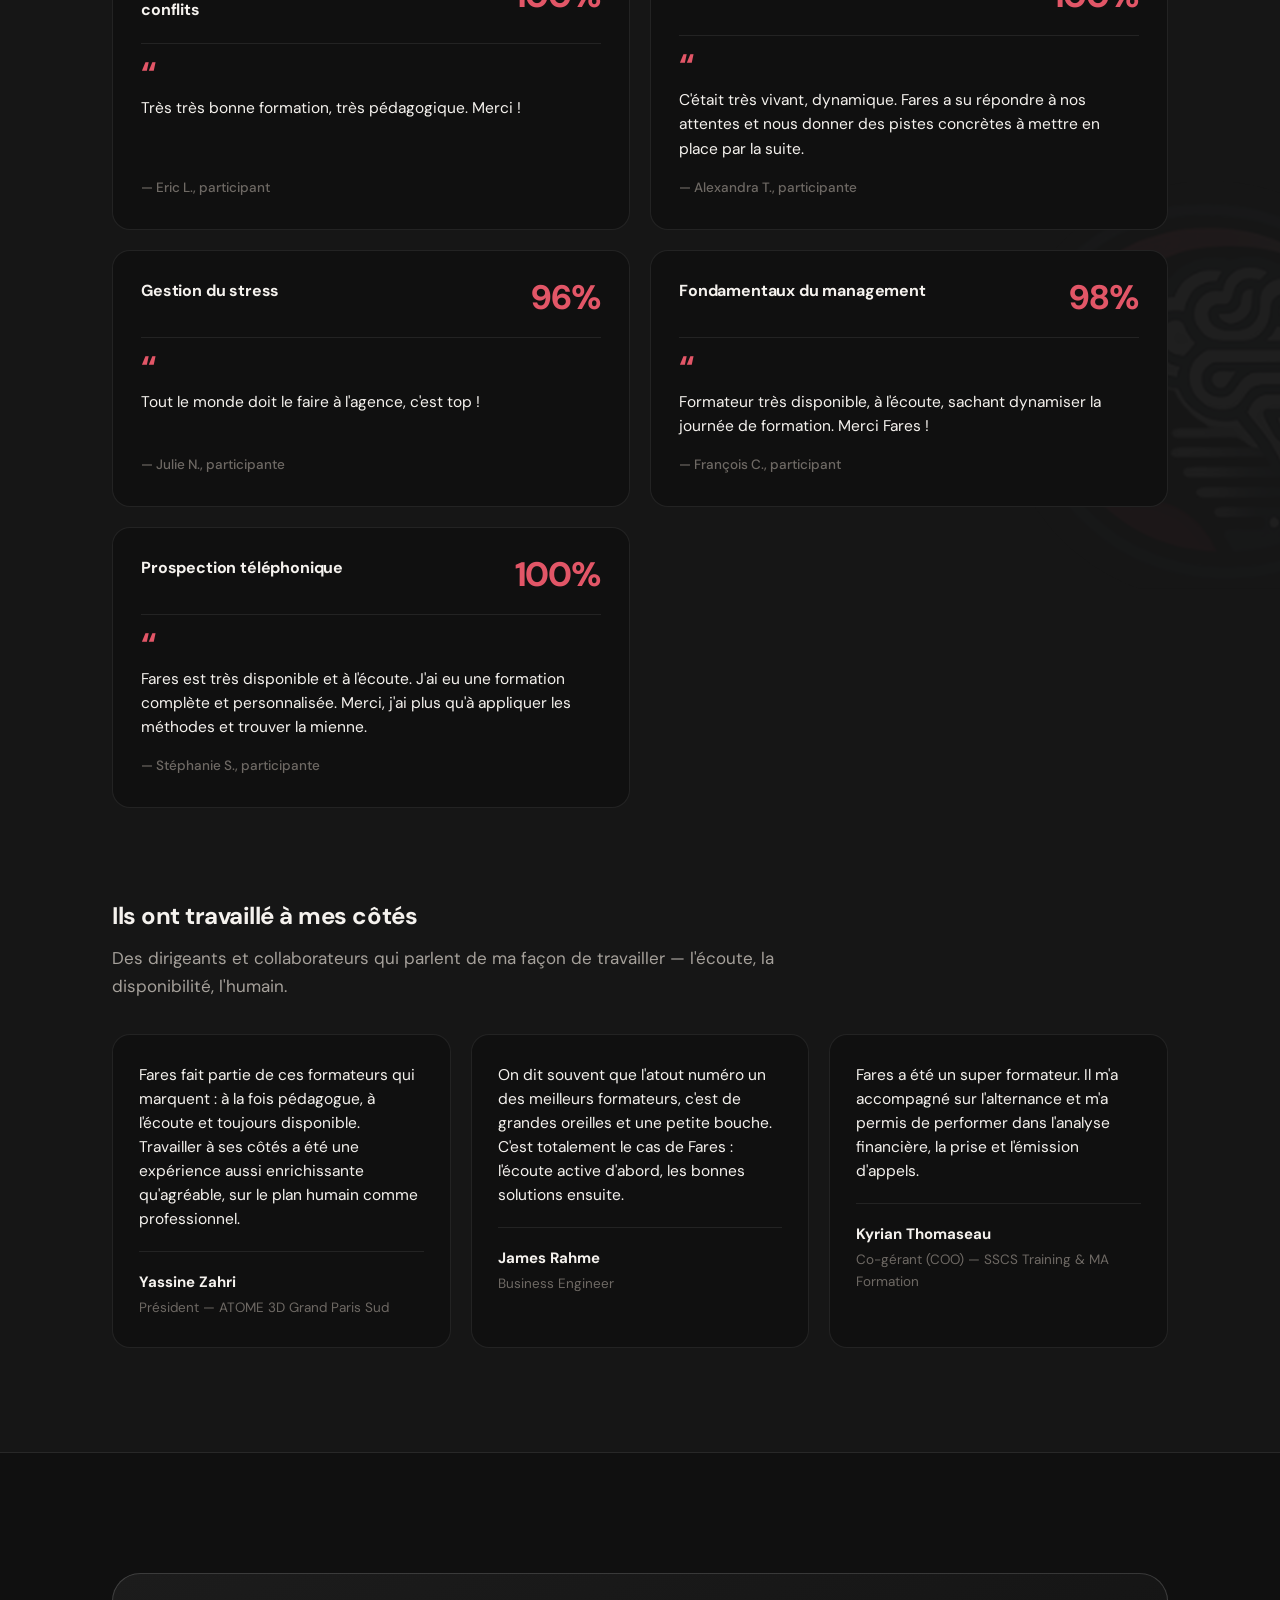
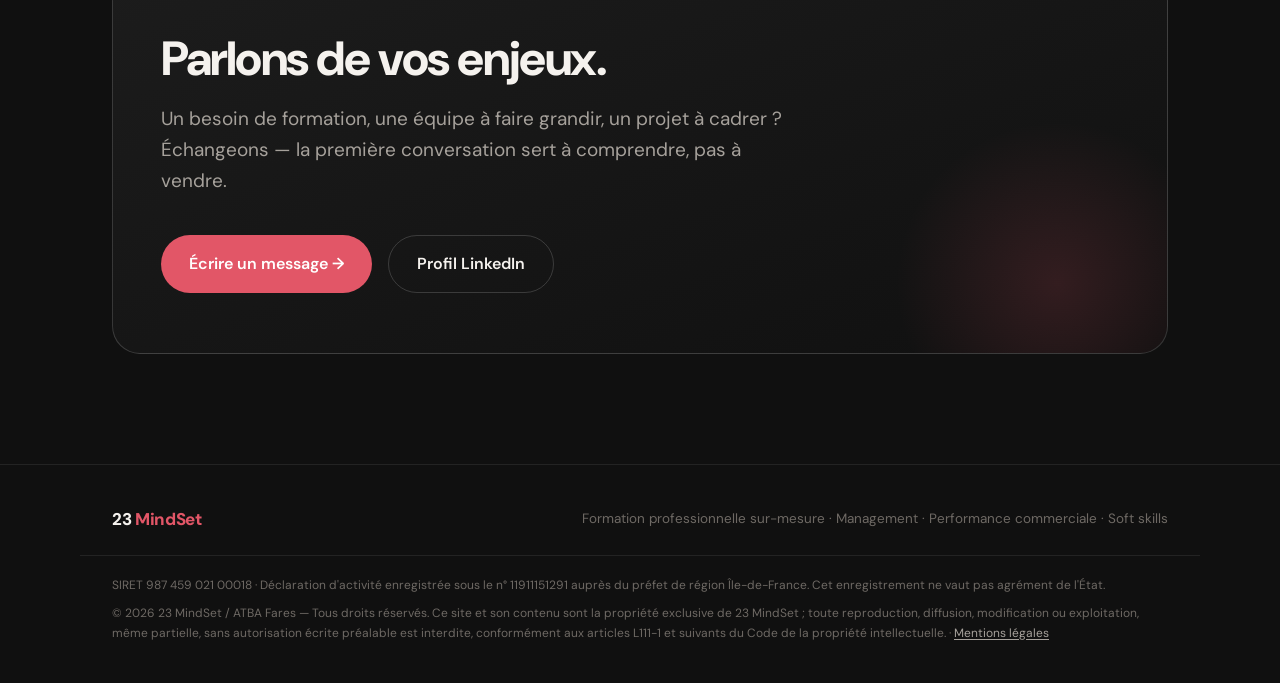
==== commit 09711086: "Add files via upload" ====
--- a/index.html
+++ b/index.html
@@ -49,7 +49,7 @@
     <div class="wrap">
       <span class="eyebrow">Formation professionnelle sur-mesure</span>
       <h1>Votre parcours.<br>Pas un <span class="em">standard</span>.</h1>
-      <p class="lead">Je conçois chaque formation autour de vos enjeux réels — management, performance commerciale, soft skills. Des méthodes applicables dès la sortie de la salle, et un retour sur investissement rapide et mesurable.</p>
+      <p class="lead">Je conçois chaque formation autour de vos enjeux réels — management, performance commerciale, soft skills. Des méthodes applicables dès la sortie de la salle, et des effets concrets, rapidement visibles sur le terrain.</p>
       <div class="hero-actions">
         <a href="#contact" class="btn btn-primary">Parlons de vos enjeux →</a>
         <a href="#methode" class="btn btn-ghost">Découvrir la méthode</a>
@@ -69,7 +69,7 @@
       <div class="block-head reveal">
         <span class="eyebrow">Ma méthode</span>
         <h2>Un accompagnement, pas une prestation.</h2>
-        <p>Une formation qui marque ne commence pas le jour J et ne s'arrête pas le soir. J'individualise à l'extrême : ce qui compte, c'est que chaque personne progresse et reparte avec des réponses concrètes à ses propres questions.</p>
+        <p>Une formation qui marque ne commence pas le jour J et ne s'arrête pas le soir. J'individualise autant que nécessaire : ce qui compte, c'est que chaque personne progresse et reparte avec des réponses concrètes à ses propres questions.</p>
       </div>
       <div class="timeline reveal">
         <div class="steps">
@@ -83,7 +83,7 @@
             <div class="dot"></div>
             <div class="k">Pendant</div>
             <h3>Je fais progresser chacun</h3>
-            <p>Du sur-mesure, vivant et concret. Des méthodes et des outils applicables immédiatement, conçus pour produire des effets visibles et un ROI rapide sur le terrain.</p>
+            <p>Du sur-mesure, vivant et concret. Des méthodes et des outils applicables immédiatement, conçus pour produire des effets visibles et rapides sur le terrain.</p>
           </div>
           <div class="step">
             <div class="dot"></div>
@@ -112,7 +112,7 @@
           <ul>
             <li>Fondamentaux du management de proximité</li>
             <li>Management à distance et hybride</li>
-            <li>Posture et leadership managérial</li>
+            <li>Posture, leadership et gestion des conflits</li>
             <li>Cohésion et dynamique d'équipe</li>
           </ul>
         </div>
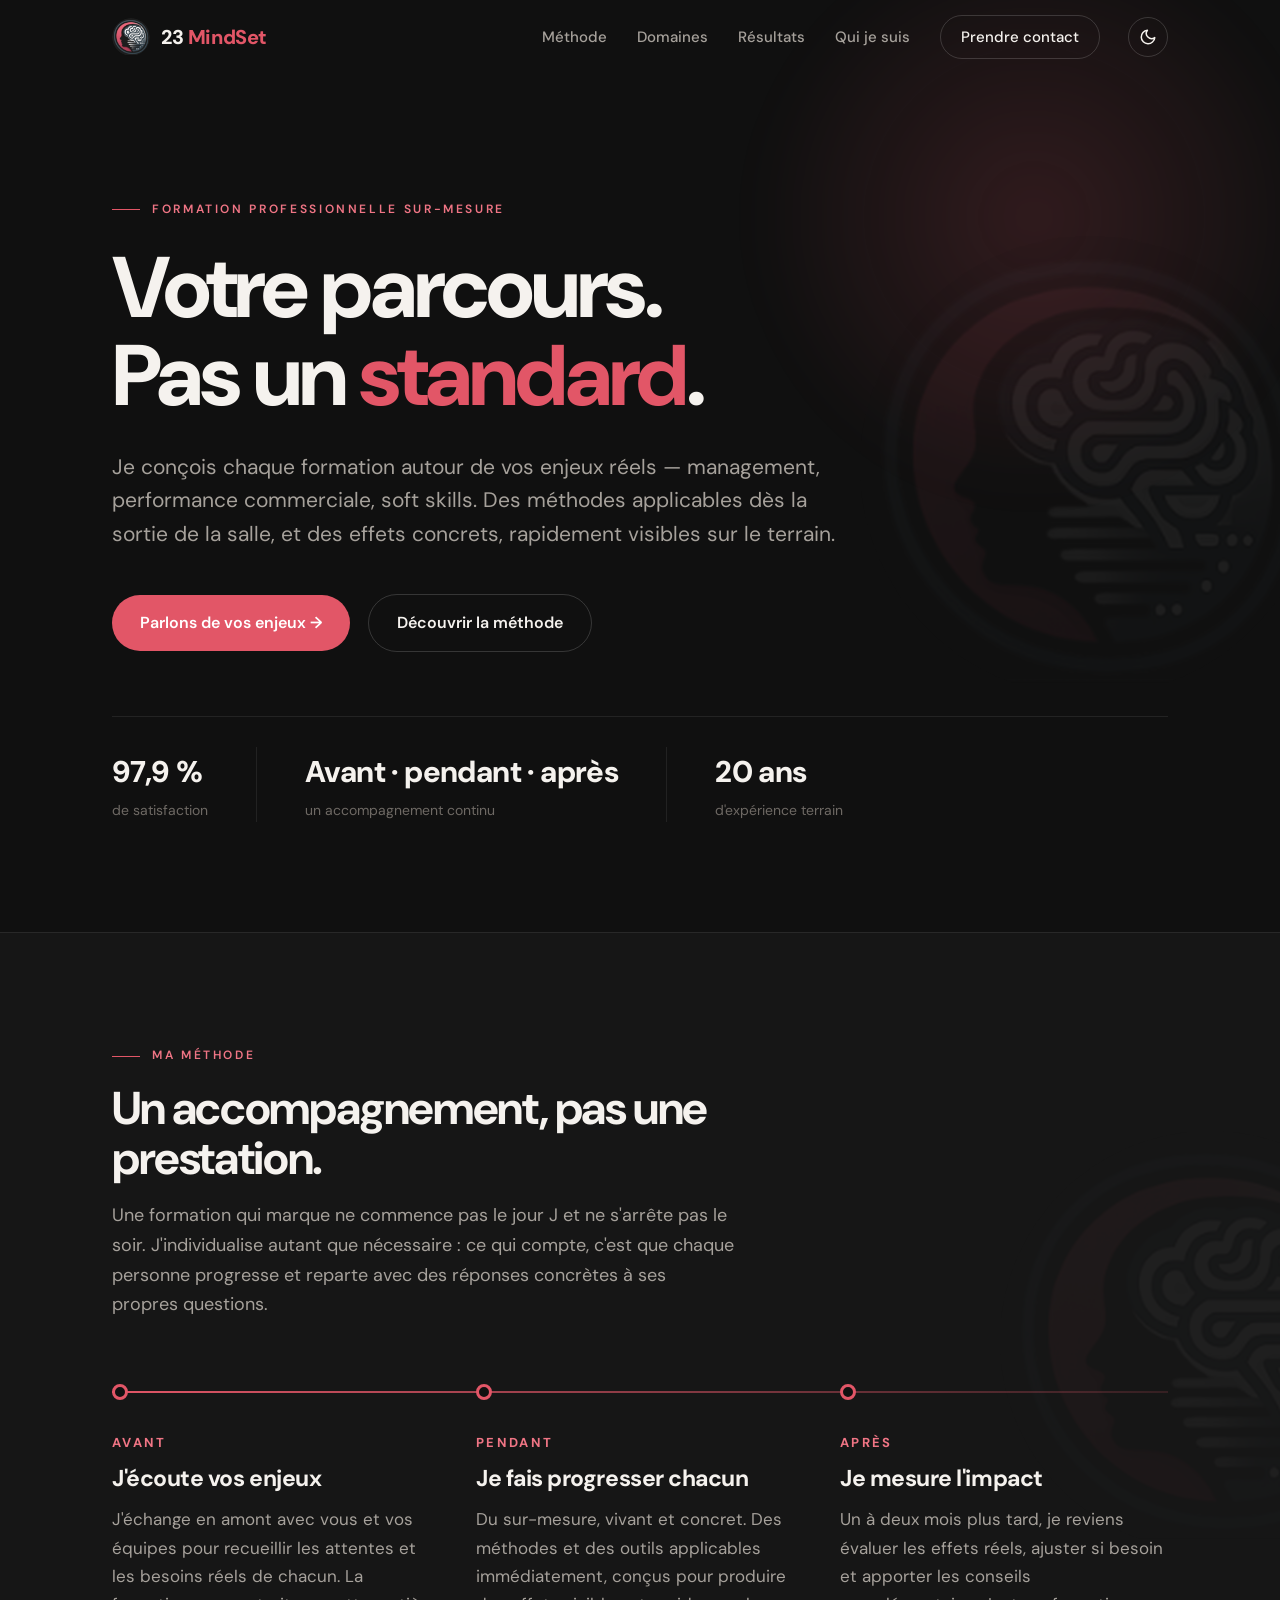
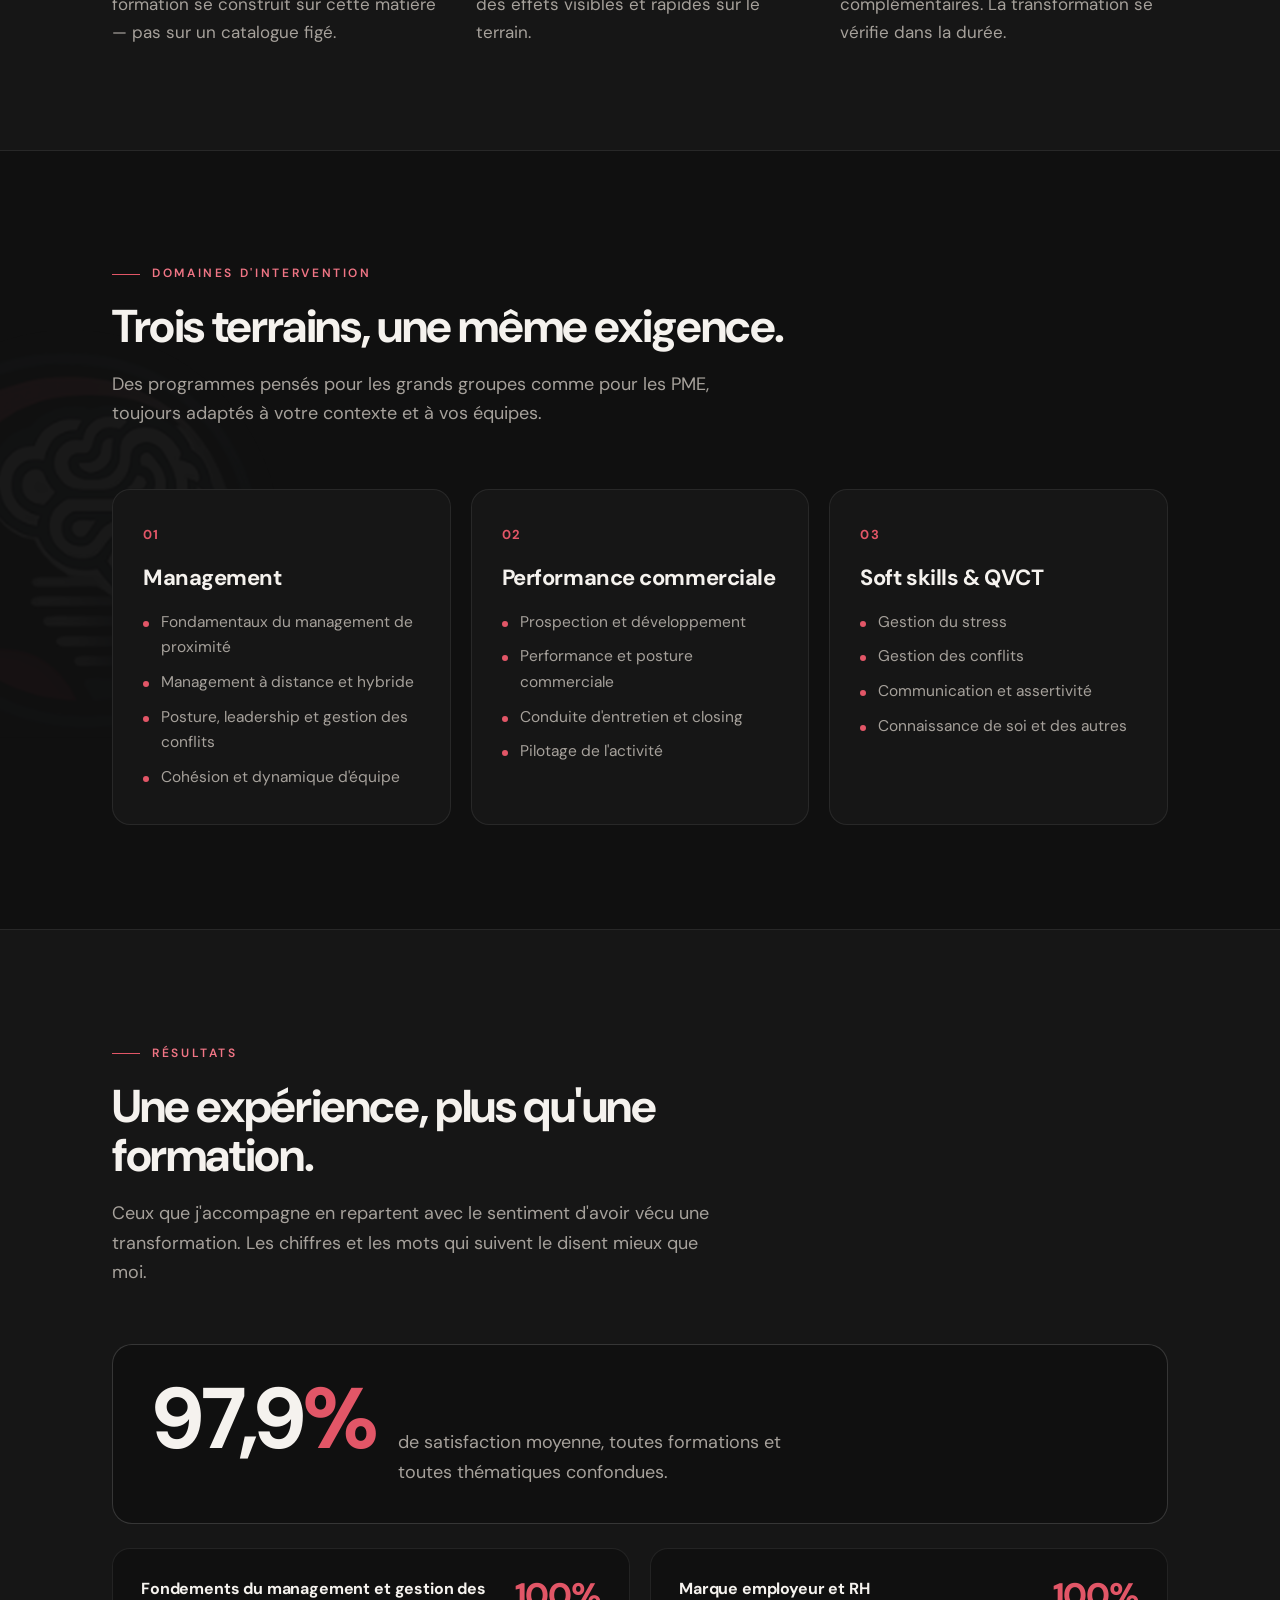
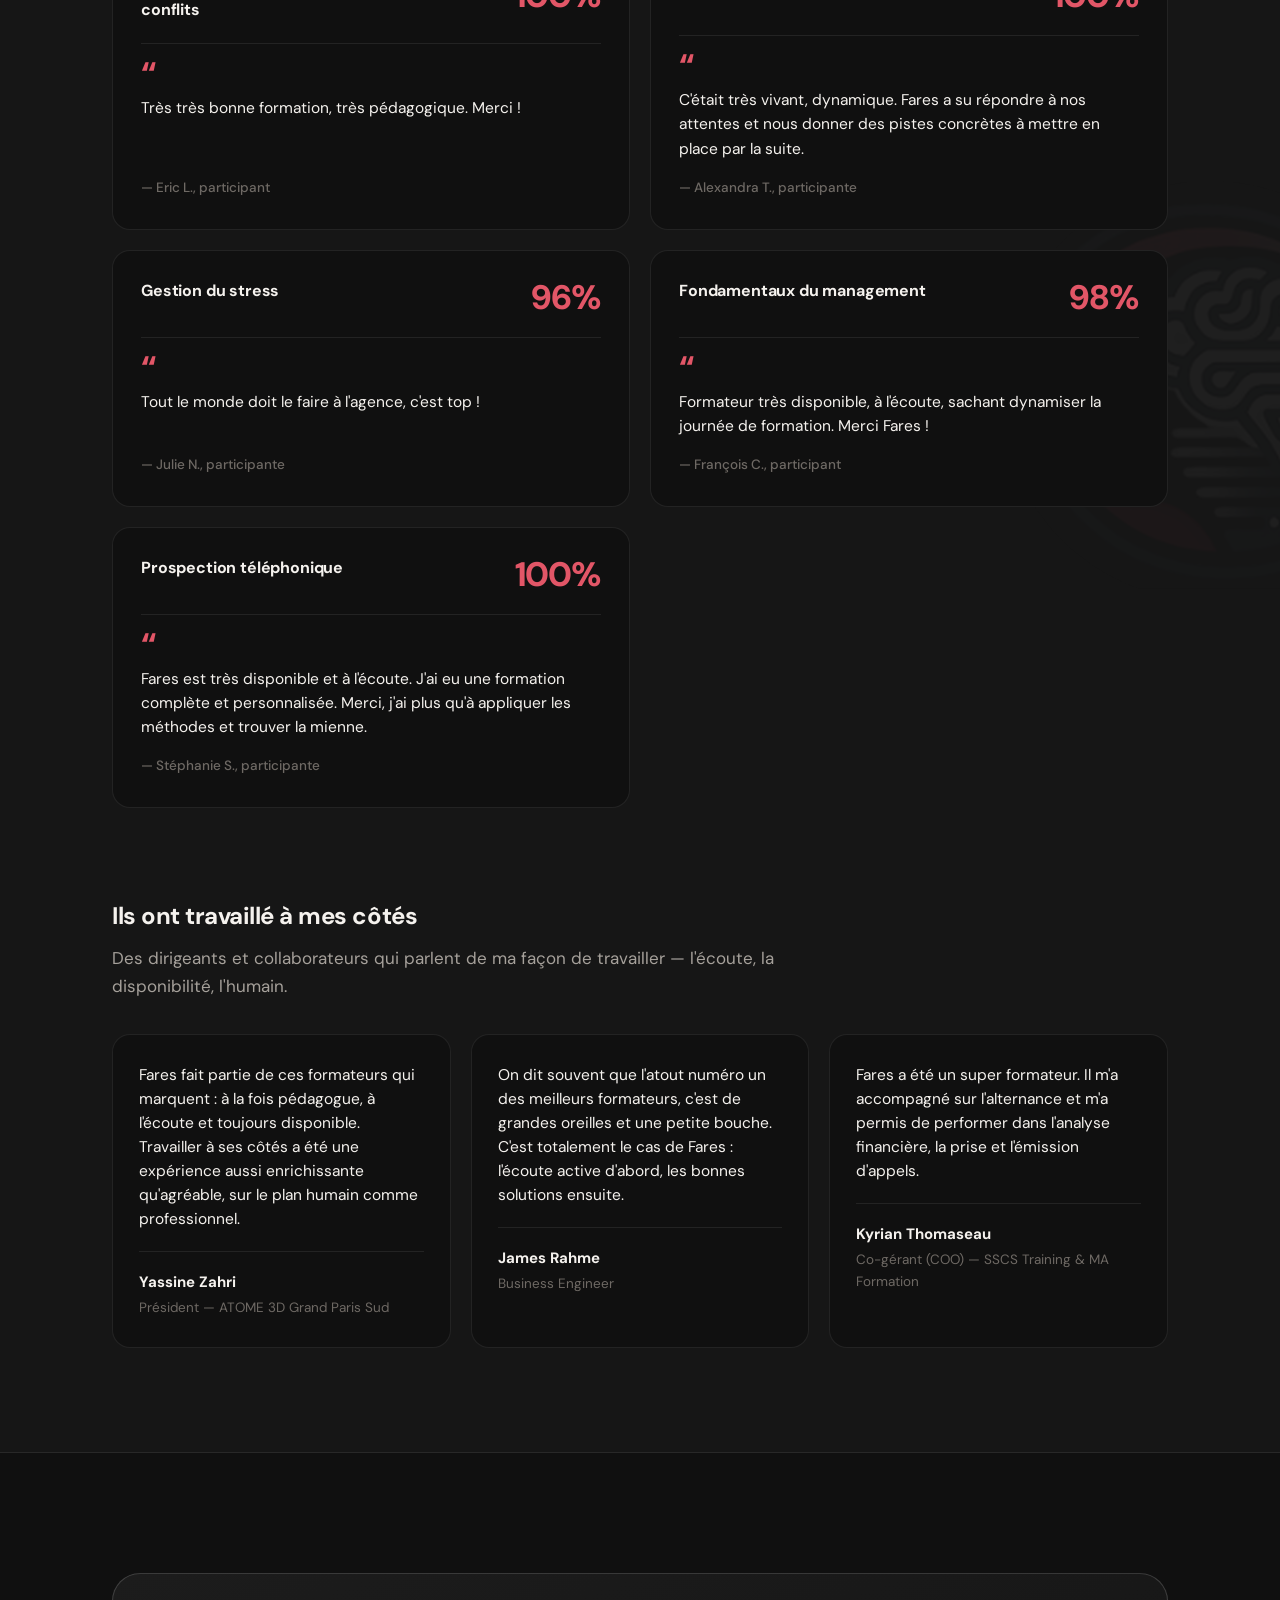
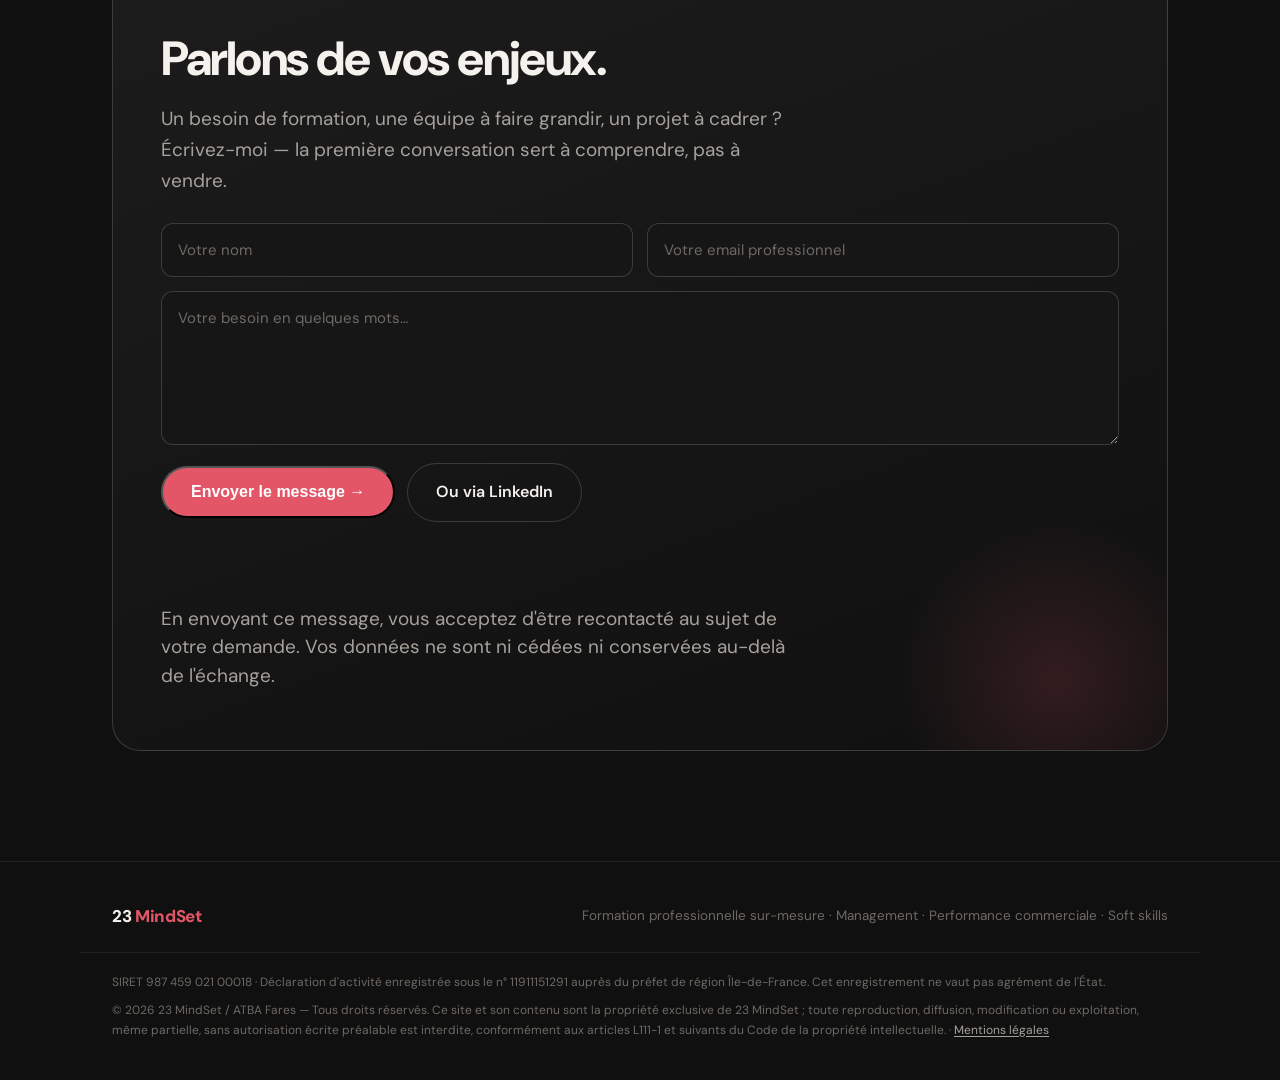
==== commit 22d8e58d: "Add files via upload" ====
--- a/index.html
+++ b/index.html
@@ -239,11 +239,24 @@
     <div class="wrap">
       <div class="contact-card reveal">
         <h2>Parlons de vos enjeux.</h2>
-        <p>Un besoin de formation, une équipe à faire grandir, un projet à cadrer&nbsp;? Échangeons — la première conversation sert à comprendre, pas à vendre.</p>
-        <div class="contact-actions">
-          <a href="mailto:23mindset.officiel@gmail.com" class="btn btn-primary">Écrire un message →</a>
-          <a href="https://www.linkedin.com/in/fares-atba-23mindset" target="_blank" rel="noopener" class="btn btn-ghost">Profil LinkedIn</a>
-        </div>
+        <p>Un besoin de formation, une équipe à faire grandir, un projet à cadrer&nbsp;? Écrivez-moi — la première conversation sert à comprendre, pas à vendre.</p>
+        <form class="contact-form" id="contactForm">
+          <input type="hidden" name="access_key" value="e3d574c6-cca7-4fde-897c-6557c9ba1c4f">
+          <input type="hidden" name="subject" value="Nouveau message depuis le site 23 MindSet">
+          <input type="hidden" name="from_name" value="Site 23 MindSet">
+          <div class="form-row">
+            <input type="text" name="name" placeholder="Votre nom" required>
+            <input type="email" name="email" placeholder="Votre email professionnel" required>
+          </div>
+          <textarea name="message" rows="5" placeholder="Votre besoin en quelques mots…" required></textarea>
+          <input type="checkbox" name="botcheck" class="hp" tabindex="-1" autocomplete="off">
+          <div class="form-foot">
+            <button type="submit" class="btn btn-primary">Envoyer le message →</button>
+            <a href="https://www.linkedin.com/in/fares-atba-23mindset" target="_blank" rel="noopener" class="btn btn-ghost">Ou via LinkedIn</a>
+          </div>
+          <p class="form-status" id="formStatus" role="status" aria-live="polite"></p>
+          <p class="form-consent">En envoyant ce message, vous acceptez d'être recontacté au sujet de votre demande. Vos données ne sont ni cédées ni conservées au-delà de l'échange.</p>
+        </form>
       </div>
     </div>
   </section>
--- a/style.css
+++ b/style.css
@@ -331,3 +331,18 @@
 .legal-block p{color:var(--ink-soft);line-height:1.75}
 .legal-block a{color:var(--accent-soft);text-decoration:none;border-bottom:1px solid color-mix(in srgb,var(--accent) 40%,transparent)}
 .legal-block a:hover{color:var(--accent)}
+
+/* Formulaire de contact */
+.contact-form{margin-top:26px;display:grid;gap:14px;text-align:left}
+.form-row{display:grid;gap:14px}
+@media(min-width:560px){.form-row{grid-template-columns:1fr 1fr}}
+.contact-form input[type=text],.contact-form input[type=email],.contact-form textarea{
+  width:100%;padding:14px 16px;border-radius:12px;border:1px solid var(--line-strong);
+  background:var(--surface);color:var(--ink);font:inherit;font-size:15px;outline:none;transition:border-color .15s}
+.contact-form input::placeholder,.contact-form textarea::placeholder{color:var(--ink-mute)}
+.contact-form input:focus,.contact-form textarea:focus{border-color:var(--accent)}
+.contact-form textarea{resize:vertical;min-height:120px}
+.contact-form .hp{position:absolute!important;left:-9999px}
+.form-foot{display:flex;gap:12px;flex-wrap:wrap;align-items:center;margin-top:4px}
+.form-status{font-size:14px;color:var(--accent-soft);min-height:1em;margin:2px 0 0}
+.form-consent{font-size:12px;color:var(--ink-mute);line-height:1.5;margin:0}
